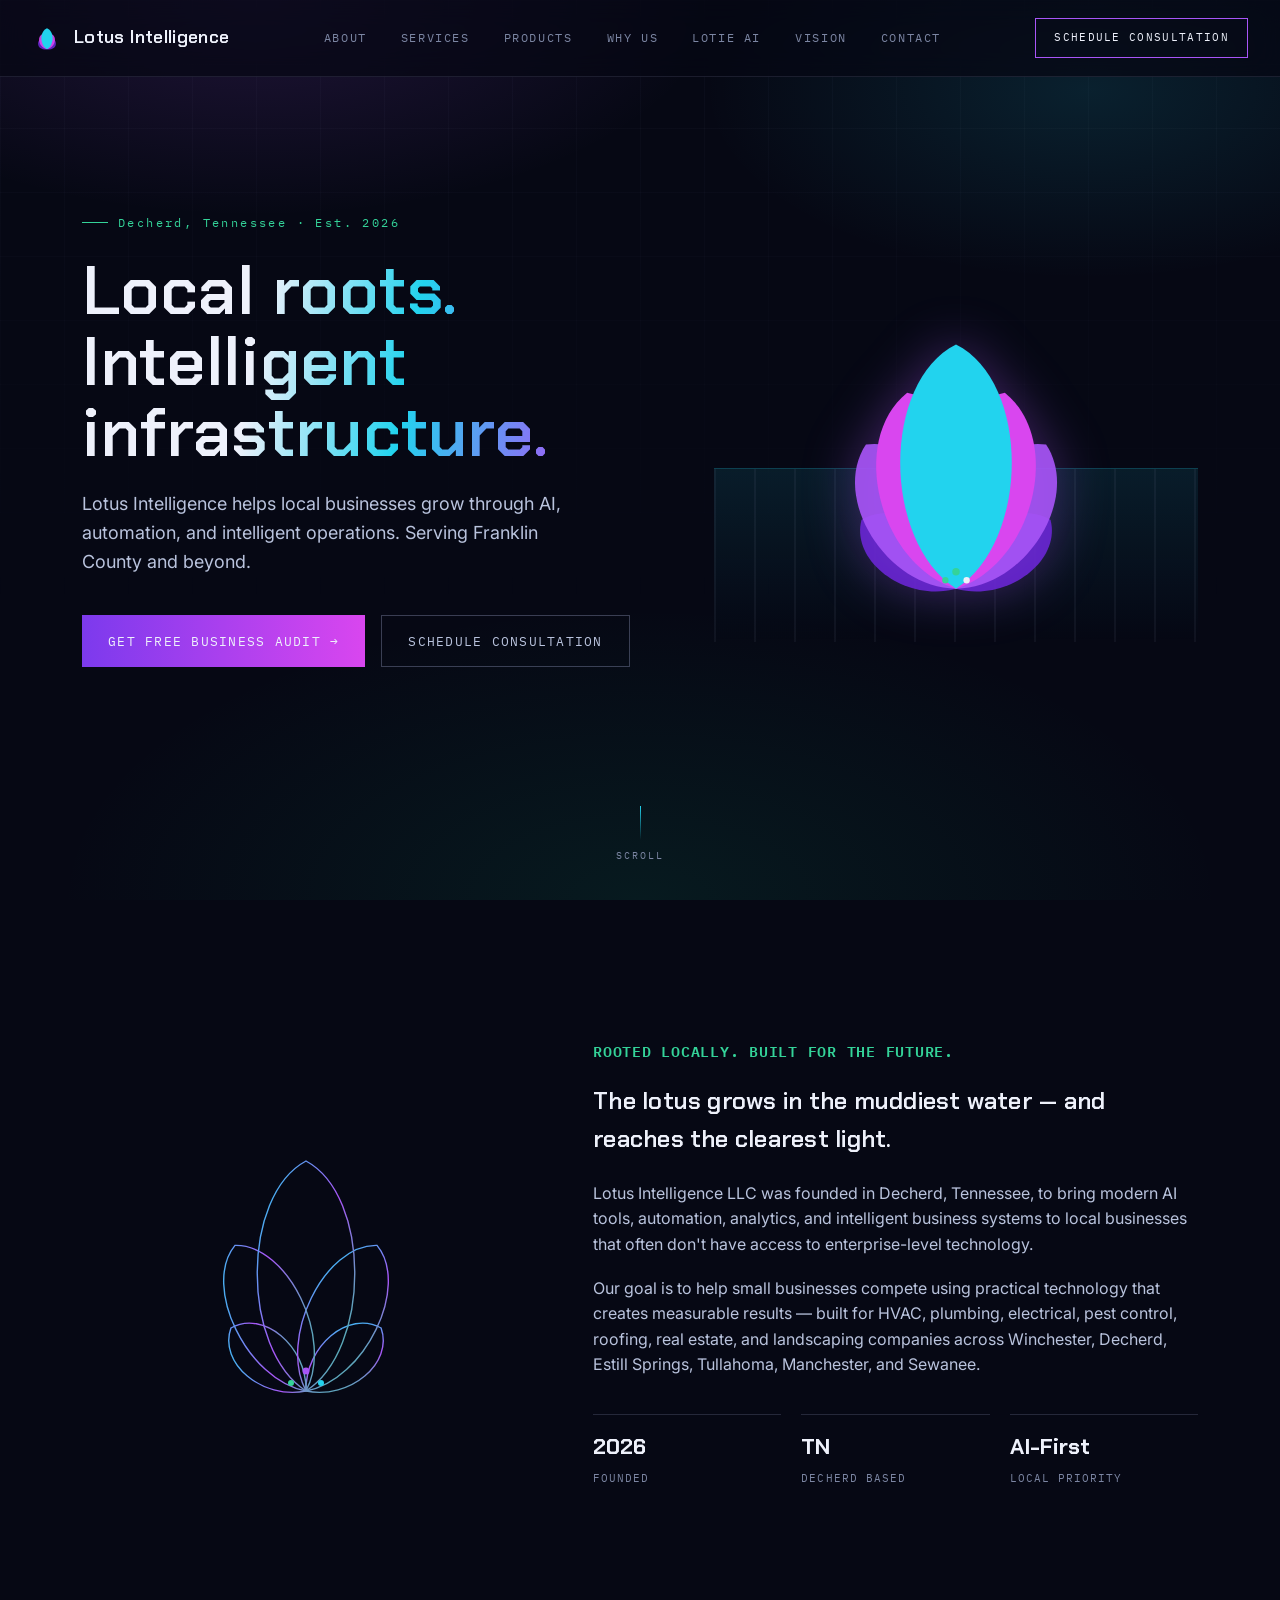
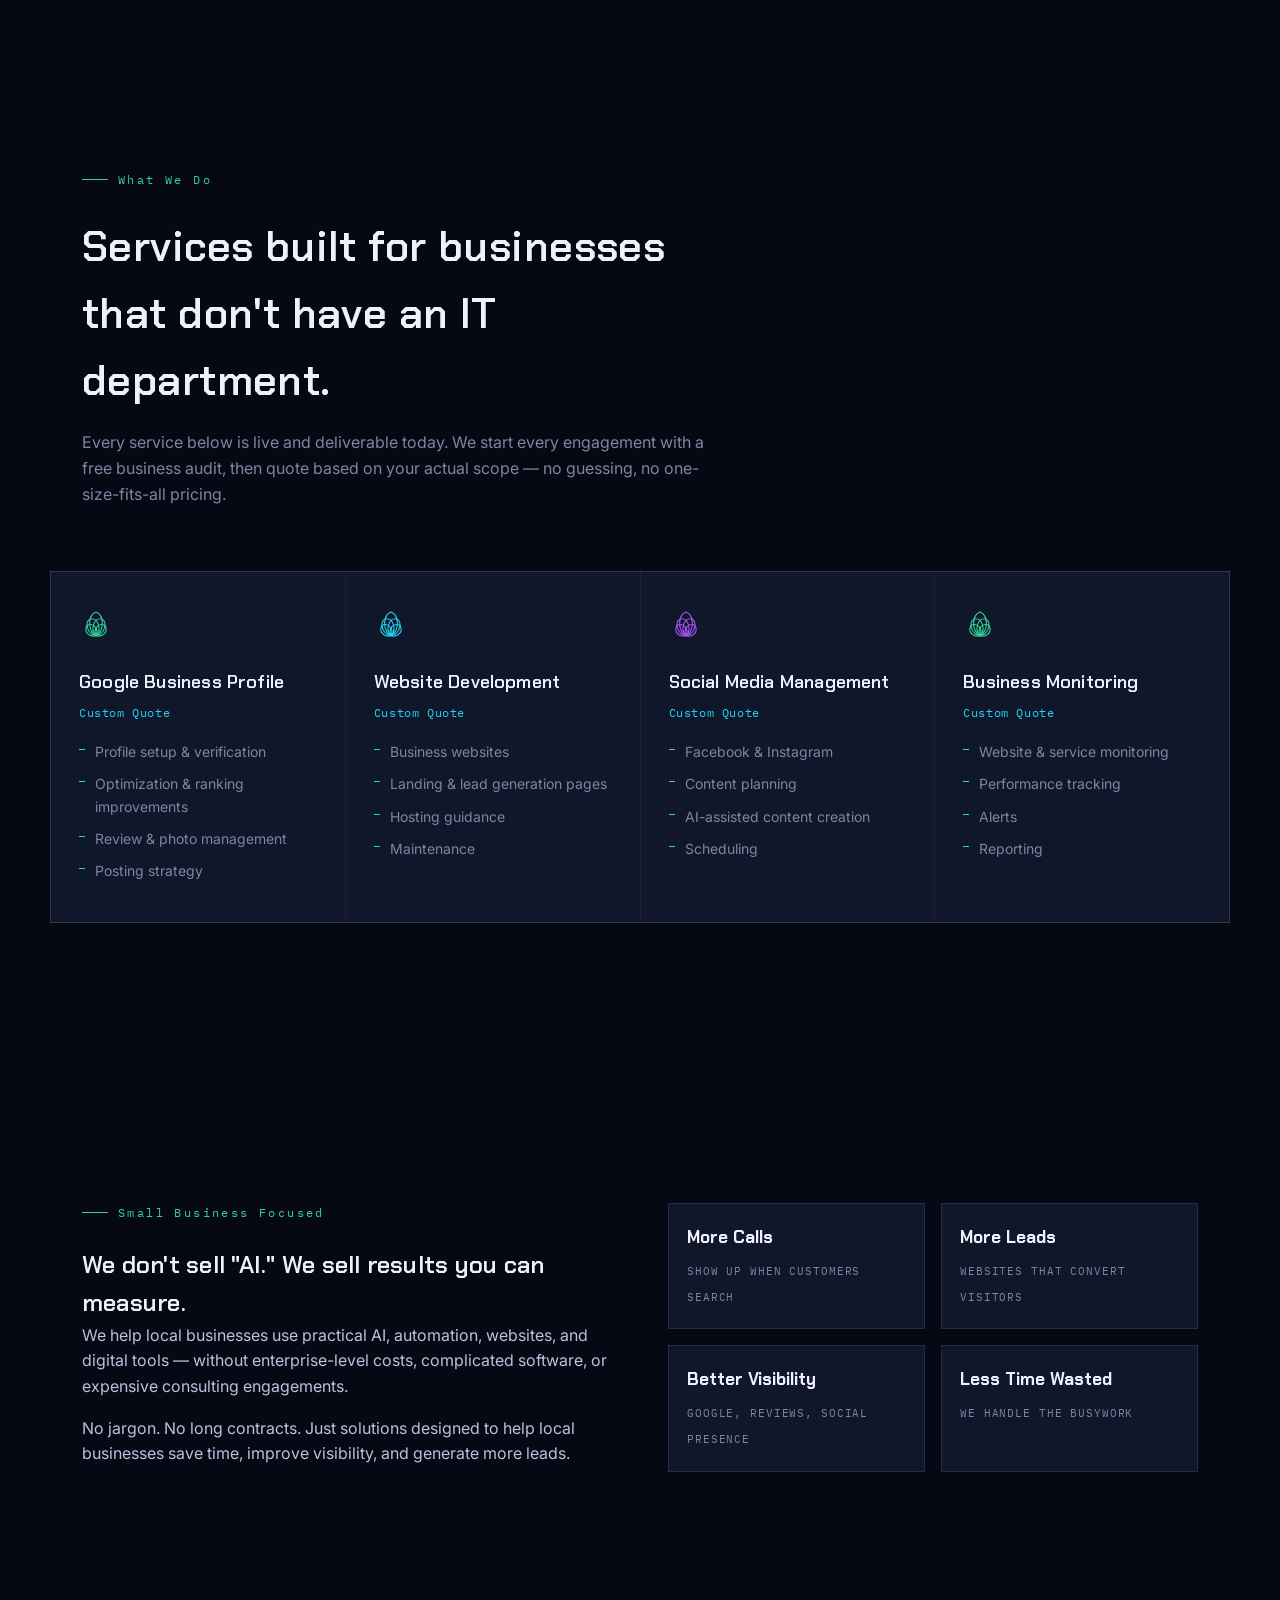
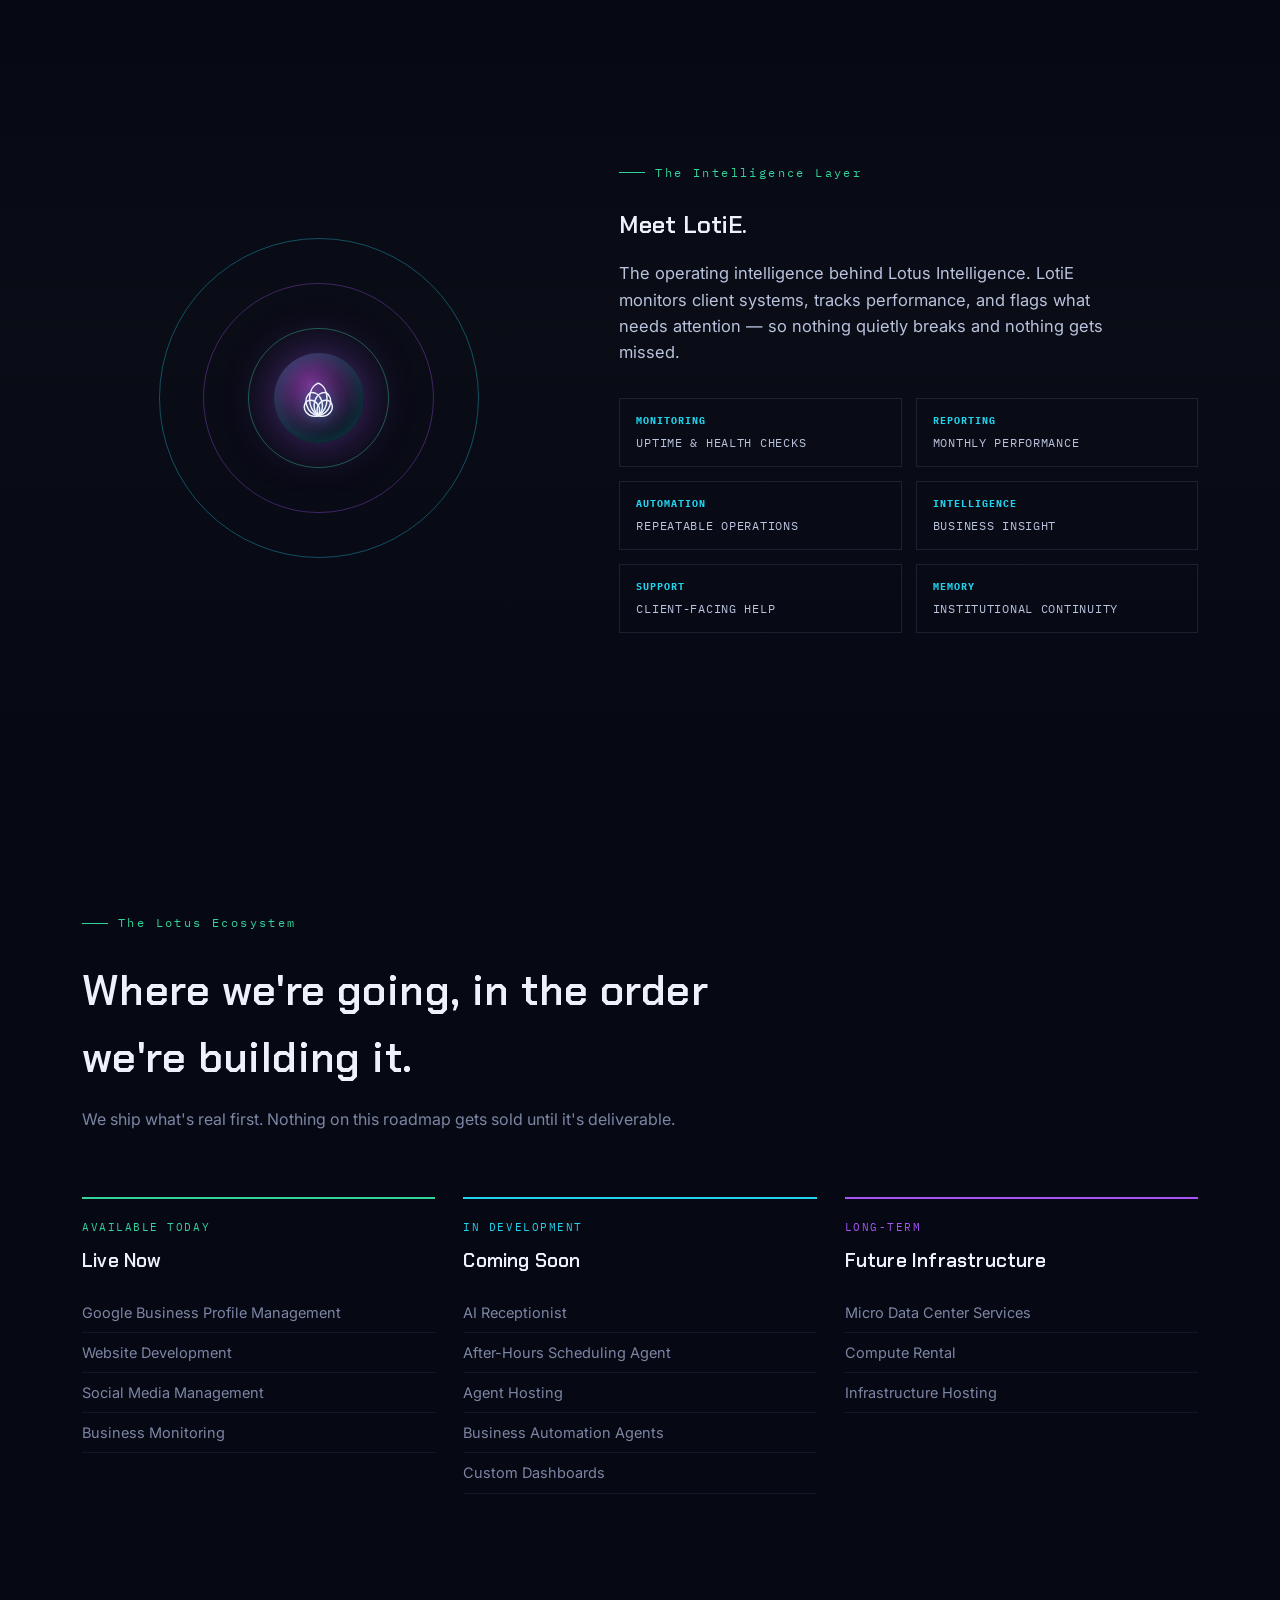
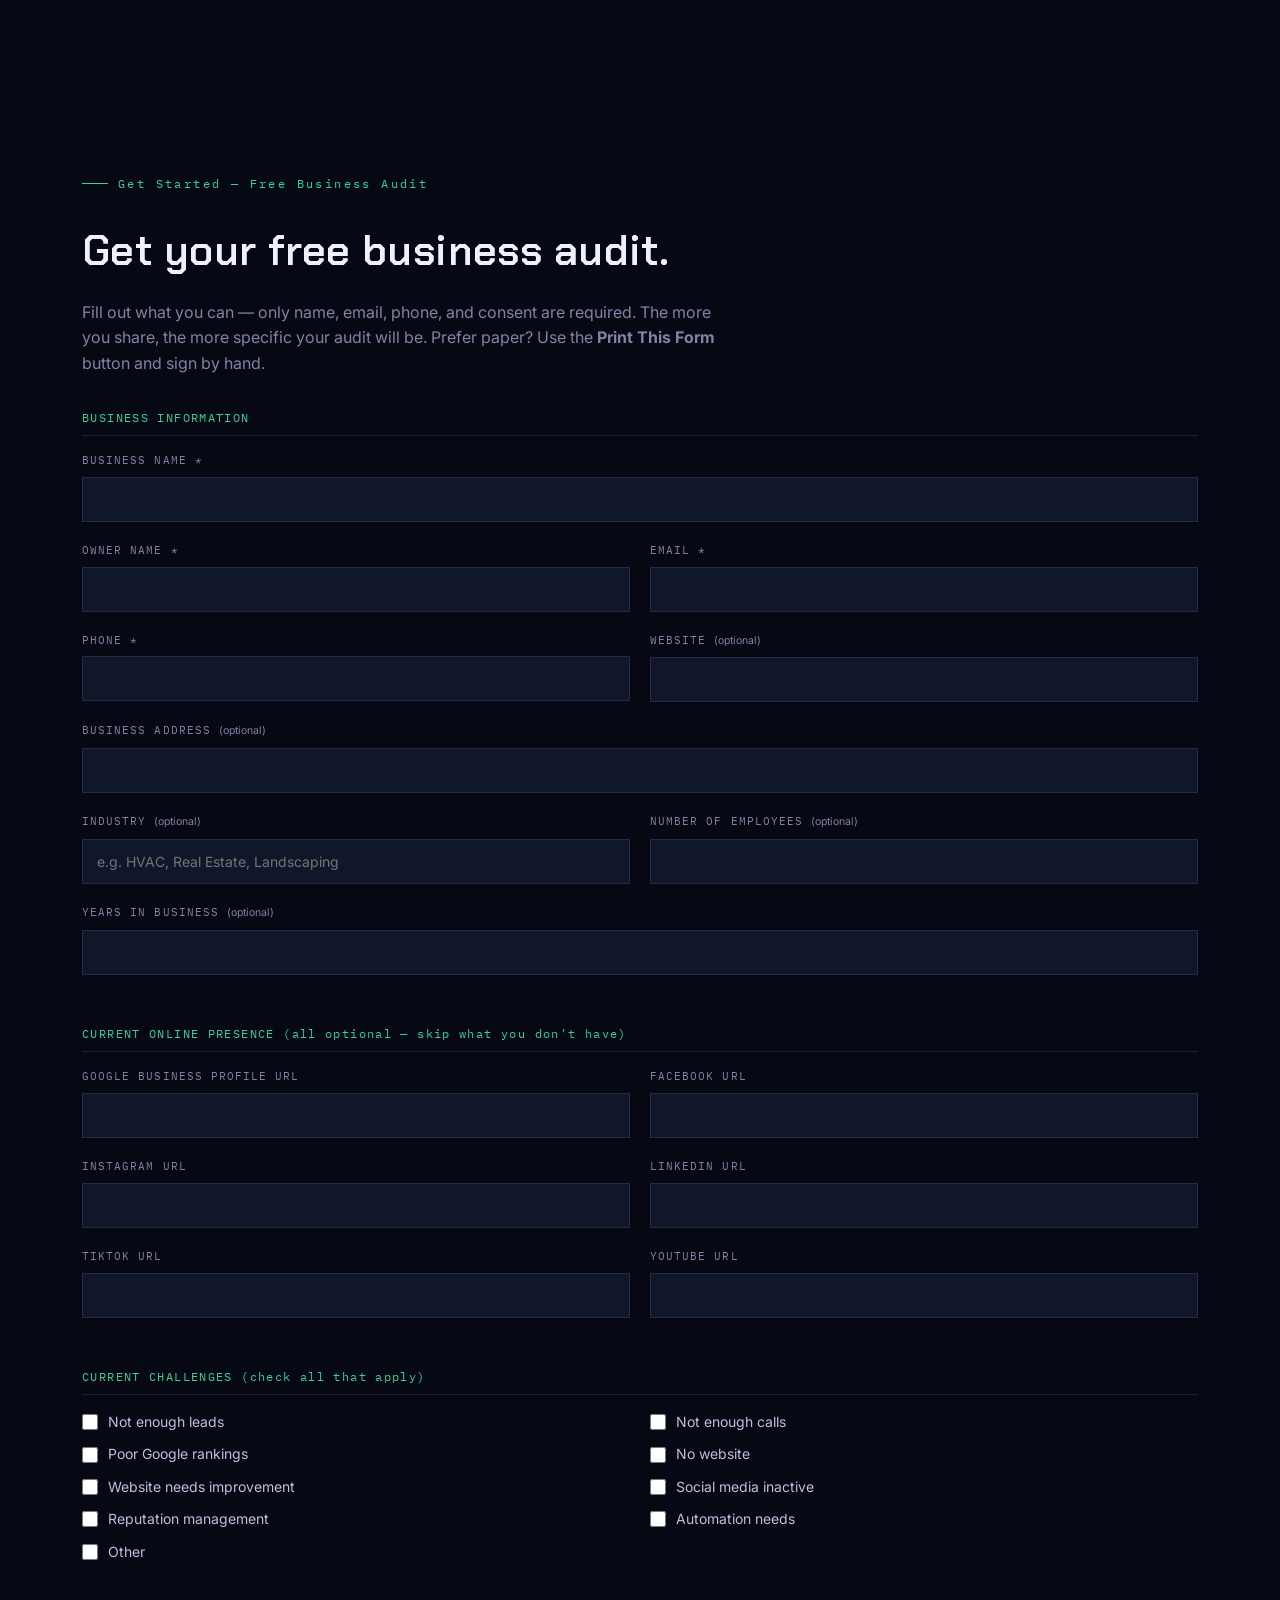
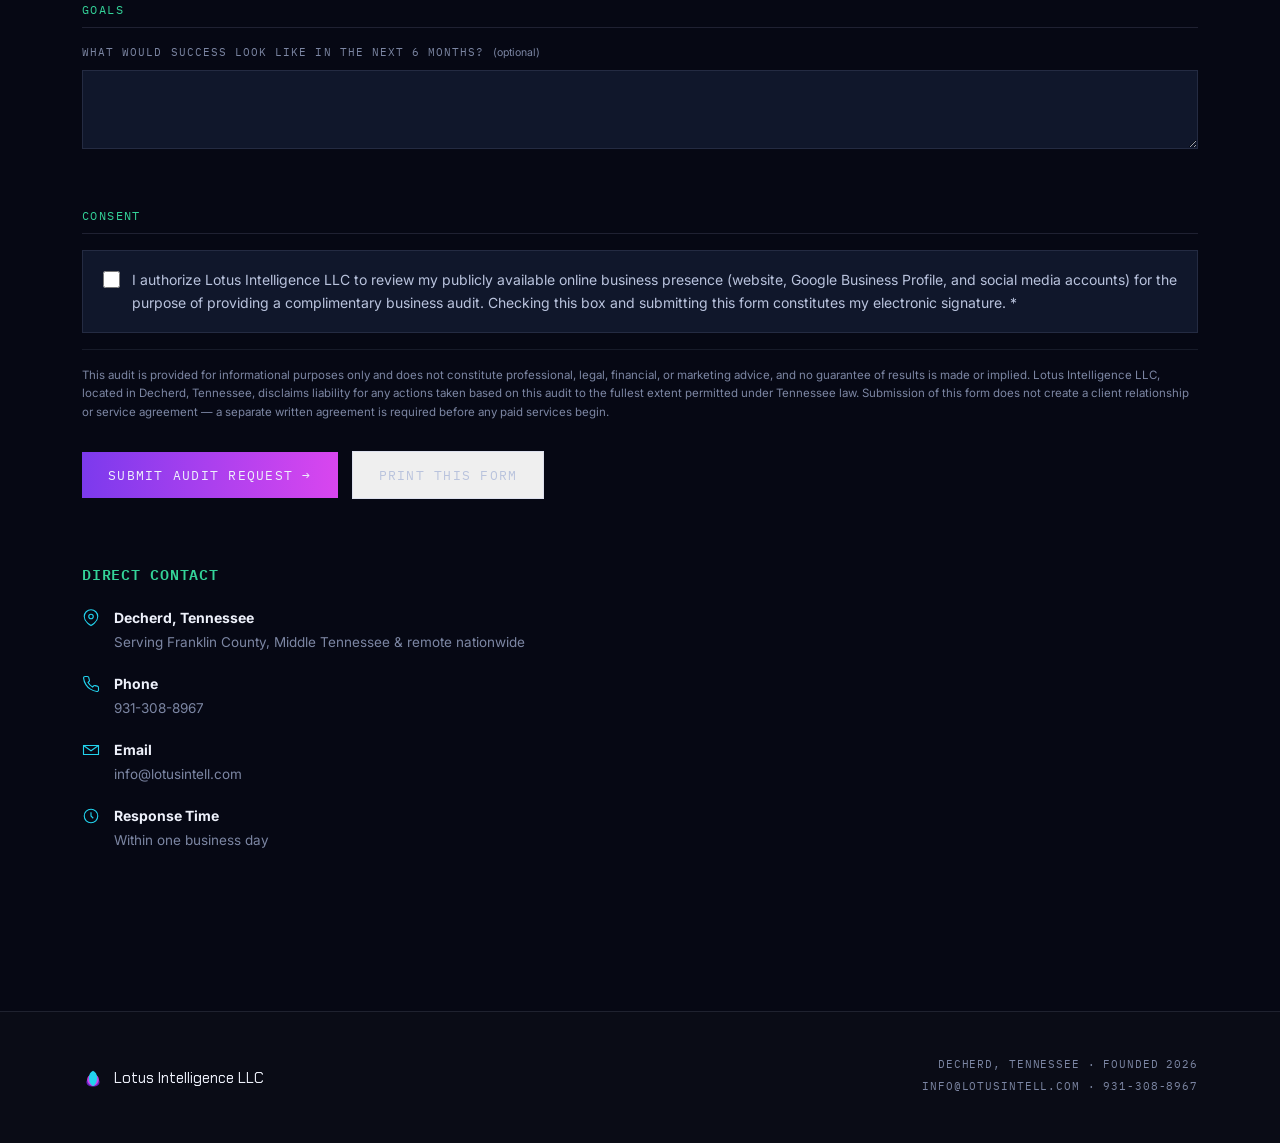
==== index.html @ 53a32f80 "Add Harmony Hub product page and Products navigation" ====
<!DOCTYPE html>
<html lang="en">
<head>
<meta charset="UTF-8">
<meta name="viewport" content="width=device-width, initial-scale=1.0">
<title>Lotus Intelligence LLC — Decherd, Tennessee</title>
<link rel="preconnect" href="https://fonts.googleapis.com">
<link href="https://fonts.googleapis.com/css2?family=Chakra+Petch:wght@400;500;600;700&family=Inter:wght@400;500;600&family=IBM+Plex+Mono:wght@400;500&display=swap" rel="stylesheet">
<style>

  /* ============ TOKENS ============ */
  :root{
    --navy-deep:   #060814;
    --navy:        #0b0f1f;
    --navy-panel:  #10172b;
    --ink:         #0a0c16;
    --purple:      #a855f7;
    --purple-dim:  #7c3aed;
    --magenta:     #d946ef;
    --cyan:        #22d3ee;
    --emerald:     #34d399;
    --emerald-dim: #10b981;
    --fog:         #b9c3dd;
    --fog-dim:     #7c86a3;
    --white:       #eef1fb;

    --display: 'Chakra Petch', sans-serif;
    --body: 'Inter', sans-serif;
    --mono: 'IBM Plex Mono', monospace;

    --edge: 1px solid rgba(180,190,230,0.12);
    --radius: 2px;
  }

  *{box-sizing:border-box; margin:0; padding:0;}
  html{scroll-behavior:smooth;}
  body{
    background:var(--navy-deep);
    color:var(--fog);
    font-family:var(--body);
    line-height:1.6;
    overflow-x:hidden;
    -webkit-font-smoothing:antialiased;
  }
  @media (prefers-reduced-motion: reduce){
    *{animation-duration:0.001ms !important; animation-iteration-count:1 !important; transition-duration:0.001ms !important; scroll-behavior:auto !important;}
  }

  h1,h2,h3{font-family:var(--display); color:var(--white); font-weight:600; letter-spacing:0.01em;}
  a{color:inherit; text-decoration:none;}
  .mono{font-family:var(--mono); letter-spacing:0.14em; text-transform:uppercase;}
  .wrap{max-width:1180px; margin:0 auto; padding:0 32px;}
  section{position:relative; padding:140px 0;}
  @media (max-width:720px){ section{padding:96px 0;} .wrap{padding:0 22px;} }

  ::selection{background:var(--purple); color:var(--white);}

  /* ============ AMBIENT WATER/CITY BACKDROP ============ */
  .backdrop{
    position:fixed; inset:0; z-index:0; pointer-events:none;
    background:
      radial-gradient(ellipse 60% 40% at 20% 0%, rgba(168,85,247,0.16), transparent 60%),
      radial-gradient(ellipse 50% 35% at 85% 10%, rgba(34,211,238,0.12), transparent 60%),
      radial-gradient(ellipse 70% 50% at 50% 100%, rgba(16,185,129,0.10), transparent 65%),
      var(--navy-deep);
  }
  .backdrop::after{
    content:'';
    position:absolute; inset:0;
    background-image:
      linear-gradient(rgba(180,190,230,0.035) 1px, transparent 1px),
      linear-gradient(90deg, rgba(180,190,230,0.035) 1px, transparent 1px);
    background-size:64px 64px;
    mask-image:linear-gradient(to bottom, black, transparent 70%);
  }

  /* ============ NAV ============ */
  header{
    position:fixed; top:0; left:0; right:0; z-index:100;
    background:rgba(6,8,20,0.72);
    backdrop-filter:blur(14px);
    border-bottom:var(--edge);
  }
  .nav{display:flex; align-items:center; justify-content:space-between; padding:18px 32px;}
  .brand{display:flex; align-items:center; gap:12px;}
  .brand svg{width:30px; height:30px;}
  .brand-text{font-family:var(--display); font-size:18px; color:var(--white); font-weight:600; letter-spacing:0.02em;}
  .nav-links{display:flex; gap:34px; font-family:var(--mono); font-size:11.5px; letter-spacing:0.14em; text-transform:uppercase;}
  .nav-links a{color:var(--fog-dim); transition:color 0.2s;}
  .nav-links a:hover{color:var(--cyan);}
  .nav-cta{
    font-family:var(--mono); font-size:11px; letter-spacing:0.12em; text-transform:uppercase;
    padding:10px 18px; border:1px solid var(--purple); color:var(--white);
    transition:all 0.25s;
  }
  .nav-cta:hover{background:var(--purple); box-shadow:0 0 24px rgba(168,85,247,0.5);}
  .nav-toggle{display:none; flex-direction:column; gap:5px; background:none; border:none; cursor:pointer;}
  .nav-toggle span{width:22px; height:2px; background:var(--fog);}
  @media (max-width:860px){
    .nav-links, .nav-cta{display:none;}
    .nav-toggle{display:flex;}
    .nav-links.open{
      display:flex; flex-direction:column; position:absolute; top:64px; left:0; right:0;
      background:var(--navy); padding:24px 32px; gap:20px; border-bottom:var(--edge);
    }
  }

  /* ============ LOTUS SVG SIGNATURE (reused) ============ */
  .lotus-mark path{ vector-effect:non-scaling-stroke; }

  /* ============ HERO ============ */
  .hero{
    min-height:100vh; display:flex; align-items:center; padding-top:120px;
    position:relative; overflow:hidden;
  }
  .hero-grid{display:grid; grid-template-columns:1.1fr 0.9fr; gap:40px; align-items:center; width:100%;}
  @media (max-width:900px){ .hero-grid{grid-template-columns:1fr;} .hero-lotus-wrap{order:-1; height:320px;} }

  .eyebrow{
    font-family:var(--mono); font-size:12px; letter-spacing:0.2em; color:var(--emerald);
    display:flex; align-items:center; gap:10px; margin-bottom:24px;
  }
  .eyebrow::before{content:''; width:26px; height:1px; background:var(--emerald);}

  .hero h1{
    font-size:clamp(40px, 6vw, 68px); line-height:1.04; margin-bottom:22px;
    background:linear-gradient(100deg, var(--white) 30%, var(--cyan) 55%, var(--purple) 85%);
    -webkit-background-clip:text; background-clip:text; -webkit-text-fill-color:transparent;
  }
  .hero p.lead{font-size:18px; color:var(--fog); max-width:520px; margin-bottom:38px;}
  .hero-ctas{display:flex; gap:16px; flex-wrap:wrap;}

  .btn{
    font-family:var(--mono); font-size:12.5px; letter-spacing:0.1em; text-transform:uppercase;
    padding:15px 26px; display:inline-flex; align-items:center; gap:10px; cursor:pointer; border:none;
    transition:all 0.25s ease;
  }
  .btn-primary{background:linear-gradient(90deg, var(--purple-dim), var(--magenta)); color:var(--white); box-shadow:0 0 0 rgba(168,85,247,0);}
  .btn-primary:hover{box-shadow:0 0 32px rgba(217,70,239,0.45); transform:translateY(-1px);}
  .btn-ghost{border:1px solid rgba(180,190,230,0.3); color:var(--fog);}
  .btn-ghost:hover{border-color:var(--cyan); color:var(--cyan);}

  .hero-lotus-wrap{position:relative; height:460px; display:flex; align-items:center; justify-content:center;}
  .water-plane{
    position:absolute; bottom:6%; left:0; right:0; height:38%;
    background:linear-gradient(180deg, rgba(34,211,238,0.10), transparent);
    border-top:1px solid rgba(34,211,238,0.28);
  }
  .water-plane::before{
    content:''; position:absolute; inset:0;
    background-image:repeating-linear-gradient(90deg, rgba(180,190,230,0.06) 0 2px, transparent 2px 40px);
    animation:ripple 7s linear infinite;
  }
  @keyframes ripple{ to{ background-position:80px 0; } }

  .hero-lotus{ width:78%; max-width:340px; position:relative; z-index:2; filter:drop-shadow(0 0 26px rgba(168,85,247,0.35)); }
  .hero-lotus-reflect{
    width:78%; max-width:340px; position:absolute; bottom:20%; z-index:1; transform:scaleY(-1);
    opacity:0.28; filter:blur(1.5px) drop-shadow(0 0 18px rgba(34,211,238,0.3));
    -webkit-mask-image:linear-gradient(to bottom, black, transparent 75%);
    mask-image:linear-gradient(to bottom, black, transparent 75%);
  }
  .petal{ animation:bloom 1.6s cubic-bezier(.2,.8,.2,1) backwards; transform-origin:160px 300px; }
  @keyframes bloom{ from{ transform:scale(0.4) rotate(6deg); opacity:0; } to{ transform:scale(1) rotate(0); opacity:1; } }

  .scroll-cue{
    position:absolute; bottom:36px; left:50%; transform:translateX(-50%);
    font-family:var(--mono); font-size:10px; letter-spacing:0.2em; color:var(--fog-dim);
    display:flex; flex-direction:column; align-items:center; gap:8px;
  }
  .scroll-cue span{width:1px; height:34px; background:linear-gradient(var(--cyan), transparent); animation:cueMove 1.8s ease-in-out infinite;}
  @keyframes cueMove{ 0%,100%{opacity:0.3;} 50%{opacity:1;} }

  /* ============ SECTION HEADERS ============ */
  .section-head{max-width:640px; margin-bottom:64px;}
  .section-head h2{font-size:clamp(30px,4vw,42px); margin-bottom:16px;}
  .section-head p{color:var(--fog-dim); font-size:16px;}

  /* ============ ABOUT ============ */
  .about-grid{display:grid; grid-template-columns:0.85fr 1.15fr; gap:64px; align-items:center;}
  @media (max-width:860px){ .about-grid{grid-template-columns:1fr;} }
  .about-mark{ width:100%; max-width:320px; margin:0 auto; }
  .about-mark .petal-outline{ fill:none; stroke:url(#circuitGrad); stroke-width:1.4; stroke-dasharray:400; stroke-dashoffset:400; }
  .about-mark.in-view .petal-outline{ animation:draw 2.2s ease forwards; }
  @keyframes draw{ to{ stroke-dashoffset:0; } }

  .about-copy h3{font-size:15px; letter-spacing:0.05em; color:var(--emerald); margin-bottom:18px; font-family:var(--mono); text-transform:uppercase;}
  .about-copy h2{margin-bottom:22px;}
  .about-copy p{margin-bottom:18px; color:var(--fog);}

  .about-stats{display:grid; grid-template-columns:repeat(3,1fr); gap:20px; margin-top:36px;}
  .stat{border-top:1px solid rgba(180,190,230,0.18); padding-top:14px;}
  .stat b{display:block; font-family:var(--display); font-size:22px; color:var(--white);}
  .stat span{font-family:var(--mono); font-size:10.5px; letter-spacing:0.1em; color:var(--fog-dim); text-transform:uppercase;}

  /* ============ SERVICES ============ */
  .services-grid{display:grid; grid-template-columns:repeat(4,1fr); gap:1px; background:rgba(180,190,230,0.14); border:1px solid rgba(180,190,230,0.14);}
  @media (max-width:900px){ .services-grid{grid-template-columns:repeat(2,1fr);} }
  @media (max-width:600px){ .services-grid{grid-template-columns:1fr;} }
  .card{
    background:var(--navy-panel); padding:34px 28px; position:relative; overflow:hidden;
    transition:background 0.3s;
  }
  .card:hover{background:#141d38;}
  .card .tag{
    position:absolute; top:18px; right:18px; font-family:var(--mono); font-size:9.5px;
    letter-spacing:0.1em; text-transform:uppercase; color:var(--emerald); border:1px solid rgba(52,211,153,0.4);
    padding:3px 8px;
  }
  .card svg{width:34px; height:34px; margin-bottom:20px;}
  .card h3{font-size:18px; margin-bottom:6px;}
  .card .price{display:block; font-family:var(--mono); font-size:12px; color:var(--cyan); letter-spacing:0.05em; margin-bottom:14px;}
  .card ul{list-style:none; font-size:14px; color:var(--fog-dim);}
  .card li{padding:5px 0; padding-left:16px; position:relative;}
  .card li::before{content:''; position:absolute; left:0; top:13px; width:6px; height:1px; background:var(--cyan);}
  .card.coming{opacity:0.72;}
  .card.coming .tag{color:var(--purple); border-color:rgba(168,85,247,0.4);}

  /* ============ WHY US ============ */
  .why-grid{display:grid; grid-template-columns:1fr 1fr; gap:56px; align-items:start;}
  @media (max-width:860px){ .why-grid{grid-template-columns:1fr;} }
  .why-copy p{margin-bottom:16px; color:var(--fog);}
  .why-list{display:grid; grid-template-columns:1fr 1fr; gap:16px;}
  @media (max-width:520px){ .why-list{grid-template-columns:1fr;} }
  .why-item{border:var(--edge); padding:20px 18px; background:var(--navy-panel);}
  .why-item b{display:block; font-family:var(--display); font-size:17px; color:var(--white); margin-bottom:6px;}
  .why-item span{font-family:var(--mono); font-size:11px; letter-spacing:0.08em; color:var(--fog-dim); text-transform:uppercase;}

  /* ============ LOTIE ============ */
  .lotie-section{background:linear-gradient(180deg, var(--navy-deep), var(--ink) 40%, var(--navy-deep));}
  .lotie-grid{display:grid; grid-template-columns:0.9fr 1.1fr; gap:64px; align-items:center;}
  @media (max-width:860px){ .lotie-grid{grid-template-columns:1fr;} }

  .lotie-orb{width:100%; max-width:320px; margin:0 auto; position:relative; aspect-ratio:1;}
  .ring{position:absolute; inset:0; border-radius:50%; border:1px solid rgba(34,211,238,0.35);}
  .ring.r2{inset:14%; border-color:rgba(168,85,247,0.35); animation:spin 18s linear infinite;}
  .ring.r3{inset:28%; border-color:rgba(52,211,153,0.4); animation:spin 12s linear infinite reverse;}
  @keyframes spin{ to{ transform:rotate(360deg);} }
  .orb-core{position:absolute; inset:36%; border-radius:50%; background:radial-gradient(circle at 40% 35%, rgba(217,70,239,0.55), rgba(10,12,22,0.9) 70%); box-shadow:0 0 50px rgba(168,85,247,0.45), inset 0 0 30px rgba(34,211,238,0.3); display:flex; align-items:center; justify-content:center;}
  .orb-core svg{width:52%; height:52%; filter:drop-shadow(0 0 8px rgba(34,211,238,0.6));}

  .lotie-functions{display:grid; grid-template-columns:1fr 1fr; gap:14px; margin-top:32px;}
  .func{border:var(--edge); padding:14px 16px; font-family:var(--mono); font-size:12px; letter-spacing:0.06em; color:var(--fog); text-transform:uppercase;}
  .func b{display:block; color:var(--cyan); font-size:10px; letter-spacing:0.1em; margin-bottom:4px;}

  /* ============ FUTURE VISION (timeline — genuine sequence) ============ */
  .timeline{display:grid; grid-template-columns:repeat(3,1fr); gap:28px;}
  @media (max-width:860px){ .timeline{grid-template-columns:1fr;} }
  .tl-col{border-top:2px solid; padding-top:20px;}
  .tl-col.now{border-color:var(--emerald);}
  .tl-col.soon{border-color:var(--cyan);}
  .tl-col.future{border-color:var(--purple);}
  .tl-num{font-family:var(--mono); font-size:11px; letter-spacing:0.14em; text-transform:uppercase; margin-bottom:10px; display:block;}
  .tl-col.now .tl-num{color:var(--emerald);}
  .tl-col.soon .tl-num{color:var(--cyan);}
  .tl-col.future .tl-num{color:var(--purple);}
  .tl-col h3{font-size:19px; margin-bottom:16px;}
  .tl-col ul{list-style:none; font-size:14.5px; color:var(--fog-dim);}
  .tl-col li{padding:8px 0; border-bottom:1px solid rgba(180,190,230,0.08);}

  /* ============ CONTACT ============ */
  .contact-grid{display:grid; grid-template-columns:1fr; gap:48px;}
  .audit-form fieldset{border:none; padding:0; margin:0 0 30px 0;}
  .audit-form legend{
    font-family:var(--mono); font-size:11.5px; letter-spacing:0.12em; text-transform:uppercase;
    color:var(--emerald); margin-bottom:16px; padding:0; width:100%; border-bottom:1px solid rgba(180,190,230,0.14); padding-bottom:8px;
  }
  .field-grid{display:grid; grid-template-columns:1fr 1fr; gap:0 20px;}
  @media (max-width:600px){ .field-grid{grid-template-columns:1fr;} }
  .field .optional{color:var(--fog-dim); font-weight:400; text-transform:none; letter-spacing:0; font-family:var(--body);}
  .check-grid{display:grid; grid-template-columns:1fr 1fr; gap:10px 20px; margin-bottom:8px;}
  @media (max-width:600px){ .check-grid{grid-template-columns:1fr;} }
  .check-item{display:flex; align-items:center; gap:10px; font-size:14px; color:var(--fog);}
  .check-item input{width:16px; height:16px; accent-color:var(--cyan); flex-shrink:0;}
  .consent-box{border:var(--edge); background:var(--navy-panel); padding:18px 20px; margin-bottom:8px;}
  .consent-box label{display:flex; gap:12px; align-items:flex-start; font-size:14px; color:var(--fog); cursor:pointer;}
  .consent-box input{width:17px; height:17px; margin-top:2px; accent-color:var(--cyan); flex-shrink:0;}
  .fine-print{font-size:11.5px; line-height:1.6; color:var(--fog-dim); margin-top:16px; padding-top:16px; border-top:1px solid rgba(180,190,230,0.1);}
  .form-actions{display:flex; gap:14px; flex-wrap:wrap; align-items:center; margin-top:8px;}
  .print-signature{display:none;}

  @media print{
    header, .backdrop, .hero, #about, #services, #why, #lotie, #vision, footer, .btn-ghost, .scroll-cue{display:none !important;}
    body{background:#fff !important; color:#000 !important;}
    #contact{padding:20px 0 !important;}
    section#contact *{color:#000 !important; background:transparent !important; box-shadow:none !important;}
    .field input, .field select, .field textarea{border:1px solid #000 !important;}
    .contact-info{display:none !important;}
    .form-actions{display:none !important;}
    .print-signature{display:block !important; margin-top:30px; font-size:13px;}
    .print-signature .sig-line{display:inline-block; width:260px; border-bottom:1px solid #000; margin:0 10px;}
  }

  .field{margin-bottom:20px;}
  .field label{display:block; font-family:var(--mono); font-size:10.5px; letter-spacing:0.1em; text-transform:uppercase; color:var(--fog-dim); margin-bottom:8px;}
  .field input, .field textarea, .field select{
    width:100%; background:var(--navy-panel); border:var(--edge); color:var(--white);
    padding:13px 14px; font-family:var(--body); font-size:14px; outline:none; transition:border-color 0.2s;
  }
  .field input:focus, .field textarea:focus, .field select:focus{border-color:var(--cyan);}

  .contact-info h3{font-size:15px; letter-spacing:0.05em; color:var(--emerald); margin-bottom:20px; font-family:var(--mono); text-transform:uppercase;}
  .info-line{display:flex; gap:14px; margin-bottom:18px; align-items:flex-start;}
  .info-line svg{width:18px; height:18px; flex-shrink:0; margin-top:2px; color:var(--cyan);}
  .info-line b{display:block; color:var(--white); font-size:14px;}
  .info-line span{font-size:13.5px; color:var(--fog-dim);}

  footer{border-top:var(--edge); padding:44px 0; background:var(--ink);}
  .footer-grid{display:flex; justify-content:space-between; align-items:center; flex-wrap:wrap; gap:20px;}
  .footer-brand{display:flex; align-items:center; gap:10px;}
  .footer-brand svg{width:22px; height:22px;}
  .footer-meta{font-family:var(--mono); font-size:11px; letter-spacing:0.08em; color:var(--fog-dim); text-transform:uppercase; text-align:right;}
  .footer-meta div{margin-bottom:4px;}

  /* reveal-on-scroll */
  .reveal{opacity:0; transform:translateY(24px); transition:opacity 0.7s ease, transform 0.7s ease;}
  .reveal.in-view{opacity:1; transform:translateY(0);}

</style>
</head>
<body>

<div class="backdrop"></div>

<svg width="0" height="0" style="position:absolute">
  <defs>
    <linearGradient id="circuitGrad" x1="0" y1="0" x2="1" y2="1">
      <stop offset="0%" stop-color="#22d3ee"/>
      <stop offset="50%" stop-color="#a855f7"/>
      <stop offset="100%" stop-color="#34d399"/>
    </linearGradient>
    <linearGradient id="petalFill" x1="0" y1="0" x2="0" y2="1">
      <stop offset="0%" stop-color="#d946ef"/>
      <stop offset="100%" stop-color="#7c3aed"/>
    </linearGradient>
  </defs>
  <defs>
    <!-- Colorful brand mark: 5 broad, rounded petals, used for nav / footer / LotiE core -->
    <symbol id="lotusIconFilled" viewBox="0 0 40 40">
      <g transform="rotate(40 20 35)"><path d="M20,35 C12,31 12,21 20,19 C28,21 28,31 20,35 Z" fill="#6d28d9" opacity="0.85"/></g>
      <g transform="rotate(-40 20 35)"><path d="M20,35 C12,31 12,21 20,19 C28,21 28,31 20,35 Z" fill="#6d28d9" opacity="0.85"/></g>
      <g transform="rotate(18 20 35)"><path d="M20,35 C11,30 11,16 20,14 C29,16 29,30 20,35 Z" fill="#d946ef" opacity="0.92"/></g>
      <g transform="rotate(-18 20 35)"><path d="M20,35 C11,30 11,16 20,14 C29,16 29,30 20,35 Z" fill="#d946ef" opacity="0.92"/></g>
      <path d="M20,35 C10,29 10,11 20,7 C30,11 30,29 20,35 Z" fill="#22d3ee"/>
    </symbol>
    <!-- Line-art mark: same broad-petal geometry, stroke only, colored via currentColor -->
    <symbol id="lotusIcon" viewBox="0 0 40 40">
      <g transform="rotate(40 20 35)"><path d="M20,35 C12,31 12,21 20,19 C28,21 28,31 20,35 Z" fill="none" stroke="currentColor" stroke-width="1.3"/></g>
      <g transform="rotate(-40 20 35)"><path d="M20,35 C12,31 12,21 20,19 C28,21 28,31 20,35 Z" fill="none" stroke="currentColor" stroke-width="1.3"/></g>
      <g transform="rotate(18 20 35)"><path d="M20,35 C11,30 11,16 20,14 C29,16 29,30 20,35 Z" fill="none" stroke="currentColor" stroke-width="1.3"/></g>
      <g transform="rotate(-18 20 35)"><path d="M20,35 C11,30 11,16 20,14 C29,16 29,30 20,35 Z" fill="none" stroke="currentColor" stroke-width="1.3"/></g>
      <path d="M20,35 C10,29 10,11 20,7 C30,11 30,29 20,35 Z" fill="none" stroke="currentColor" stroke-width="1.3"/>
    </symbol>
  </defs>
</svg>

<header>
  <div class="nav">
    <div class="brand">
      <svg class="lotus-mark" viewBox="0 0 40 40"><use href="#lotusIconFilled"/></svg>
      <span class="brand-text">Lotus Intelligence</span>
    </div>
    <nav class="nav-links" id="navLinks">
      <a href="#about">About</a>
      <a href="#services">Services</a>
      <a href="/products/harmony-hub.html">Products</a>
      <a href="#why">Why Us</a>
      <a href="#lotie">LotiE AI</a>
      <a href="#vision">Vision</a>
      <a href="#contact">Contact</a>
    </nav>
    <a href="#contact" class="nav-cta">Schedule Consultation</a>
    <button class="nav-toggle" id="navToggle" aria-label="Menu"><span></span><span></span><span></span></button>
  </div>
</header>

<!-- ============ HERO ============ -->
<section class="hero" id="top">
  <div class="wrap hero-grid">
    <div>
      <div class="eyebrow">Decherd, Tennessee &middot; Est. 2026</div>
      <h1>Local roots.<br>Intelligent infrastructure.</h1>
      <p class="lead">Lotus Intelligence helps local businesses grow through AI, automation, and intelligent operations. Serving Franklin County and beyond.</p>
      <div class="hero-ctas">
        <a href="#contact" class="btn btn-primary">Get Free Business Audit →</a>
        <a href="#contact" class="btn btn-ghost">Schedule Consultation</a>
      </div>
    </div>
    <div class="hero-lotus-wrap">
      <svg class="hero-lotus-reflect" viewBox="0 0 320 320" xmlns="http://www.w3.org/2000/svg">
        <g transform="translate(0,600) scale(1,-1)">
          <g transform="rotate(54 160 300)"><path class="petal" style="animation-delay:.05s" d="M160,300 C122,270 122,205 160,190 C198,205 198,270 160,300 Z" fill="#6d28d9"/></g>
          <g transform="rotate(-54 160 300)"><path class="petal" style="animation-delay:.05s" d="M160,300 C122,270 122,205 160,190 C198,205 198,270 160,300 Z" fill="#6d28d9"/></g>
          <g transform="rotate(32 160 300)"><path class="petal" style="animation-delay:.14s" d="M160,300 C105,265 105,165 160,140 C215,165 215,265 160,300 Z" fill="#a855f7"/></g>
          <g transform="rotate(-32 160 300)"><path class="petal" style="animation-delay:.14s" d="M160,300 C105,265 105,165 160,140 C215,165 215,265 160,300 Z" fill="#a855f7"/></g>
          <path class="petal" style="animation-delay:.28s" d="M160,300 C90,255 90,105 160,70 C230,105 230,255 160,300 Z" fill="#22d3ee"/>
        </g>
      </svg>
      <svg class="hero-lotus" viewBox="0 0 320 320" xmlns="http://www.w3.org/2000/svg">
        <g transform="rotate(54 160 300)"><path class="petal" style="animation-delay:.05s" d="M160,300 C122,270 122,205 160,190 C198,205 198,270 160,300 Z" fill="#6d28d9" opacity="0.88"/></g>
        <g transform="rotate(-54 160 300)"><path class="petal" style="animation-delay:.05s" d="M160,300 C122,270 122,205 160,190 C198,205 198,270 160,300 Z" fill="#6d28d9" opacity="0.88"/></g>
        <g transform="rotate(32 160 300)"><path class="petal" style="animation-delay:.16s" d="M160,300 C105,265 105,165 160,140 C215,165 215,265 160,300 Z" fill="#a855f7" opacity="0.92"/></g>
        <g transform="rotate(-32 160 300)"><path class="petal" style="animation-delay:.16s" d="M160,300 C105,265 105,165 160,140 C215,165 215,265 160,300 Z" fill="#a855f7" opacity="0.92"/></g>
        <g transform="rotate(14 160 300)"><path class="petal" style="animation-delay:.28s" d="M160,300 C95,260 95,140 160,110 C225,140 225,260 160,300 Z" fill="#d946ef"/></g>
        <g transform="rotate(-14 160 300)"><path class="petal" style="animation-delay:.28s" d="M160,300 C95,260 95,140 160,110 C225,140 225,260 160,300 Z" fill="#d946ef"/></g>
        <path class="petal" style="animation-delay:.4s" d="M160,300 C90,255 90,105 160,70 C230,105 230,255 160,300 Z" fill="#22d3ee"/>
        <circle class="petal" style="animation-delay:.52s" cx="150" cy="292" r="3" fill="#34d399"/>
        <circle class="petal" style="animation-delay:.56s" cx="170" cy="292" r="3" fill="#eef1fb"/>
        <circle class="petal" style="animation-delay:.6s" cx="160" cy="284" r="3.5" fill="#34d399"/>
      </svg>
      <div class="water-plane"></div>
    </div>
  </div>
  <div class="scroll-cue"><span></span>SCROLL</div>
</section>

<!-- ============ ABOUT ============ -->
<section id="about">
  <div class="wrap about-grid">
    <div class="about-mark reveal">
      <svg viewBox="0 0 320 320" width="100%">
        <g transform="rotate(50 160 290)"><path class="petal-outline" style="stroke-dasharray:320; stroke-dashoffset:320;" d="M160,290 C125,262 125,205 160,192 C195,205 195,262 160,290 Z"/></g>
        <g transform="rotate(-50 160 290)"><path class="petal-outline" style="stroke-dasharray:320; stroke-dashoffset:320; animation-delay:.1s;" d="M160,290 C125,262 125,205 160,192 C195,205 195,262 160,290 Z"/></g>
        <g transform="rotate(26 160 290)"><path class="petal-outline" style="stroke-dasharray:420; stroke-dashoffset:420; animation-delay:.2s;" d="M160,290 C112,255 112,150 160,128 C208,150 208,255 160,290 Z"/></g>
        <g transform="rotate(-26 160 290)"><path class="petal-outline" style="stroke-dasharray:420; stroke-dashoffset:420; animation-delay:.3s;" d="M160,290 C112,255 112,150 160,128 C208,150 208,255 160,290 Z"/></g>
        <path class="petal-outline" style="stroke-dasharray:560; stroke-dashoffset:560; animation-delay:.4s;" d="M160,290 C95,248 95,95 160,60 C225,95 225,248 160,290 Z"/>
        <circle cx="145" cy="282" r="3" fill="#34d399"/>
        <circle cx="175" cy="282" r="3" fill="#22d3ee"/>
        <circle cx="160" cy="270" r="3.5" fill="#a855f7"/>
      </svg>
    </div>
    <div class="about-copy reveal">
      <h3>Rooted locally. Built for the future.</h3>
      <h2>The lotus grows in the muddiest water — and reaches the clearest light.</h2>
      <p>Lotus Intelligence LLC was founded in Decherd, Tennessee, to bring modern AI tools, automation, analytics, and intelligent business systems to local businesses that often don't have access to enterprise-level technology.</p>
      <p>Our goal is to help small businesses compete using practical technology that creates measurable results — built for HVAC, plumbing, electrical, pest control, roofing, real estate, and landscaping companies across Winchester, Decherd, Estill Springs, Tullahoma, Manchester, and Sewanee.</p>
      <div class="about-stats">
        <div class="stat"><b>2026</b><span>Founded</span></div>
        <div class="stat"><b>TN</b><span>Decherd Based</span></div>
        <div class="stat"><b>AI-First</b><span>Local Priority</span></div>
      </div>
    </div>
  </div>
</section>

<!-- ============ SERVICES ============ -->
<section id="services">
  <div class="wrap">
    <div class="section-head reveal">
      <div class="eyebrow">What We Do</div>
      <h2>Services built for businesses that don't have an IT department.</h2>
      <p>Every service below is live and deliverable today. We start every engagement with a free business audit, then quote based on your actual scope — no guessing, no one-size-fits-all pricing.</p>
    </div>
  </div>
  <div class="wrap" style="padding:0;">
    <div class="services-grid">
      <div class="card reveal">
        <svg viewBox="0 0 40 40" style="color:#34d399"><use href="#lotusIcon"/></svg>
        <h3>Google Business Profile</h3>
        <span class="price">Custom Quote</span>
        <ul>
          <li>Profile setup &amp; verification</li>
          <li>Optimization &amp; ranking improvements</li>
          <li>Review &amp; photo management</li>
          <li>Posting strategy</li>
        </ul>
      </div>
      <div class="card reveal">
        <svg viewBox="0 0 40 40" style="color:#22d3ee"><use href="#lotusIcon"/></svg>
        <h3>Website Development</h3>
        <span class="price">Custom Quote</span>
        <ul>
          <li>Business websites</li>
          <li>Landing &amp; lead generation pages</li>
          <li>Hosting guidance</li>
          <li>Maintenance</li>
        </ul>
      </div>
      <div class="card reveal">
        <svg viewBox="0 0 40 40" style="color:#a855f7"><use href="#lotusIcon"/></svg>
        <h3>Social Media Management</h3>
        <span class="price">Custom Quote</span>
        <ul>
          <li>Facebook &amp; Instagram</li>
          <li>Content planning</li>
          <li>AI-assisted content creation</li>
          <li>Scheduling</li>
        </ul>
      </div>
      <div class="card reveal">
        <svg viewBox="0 0 40 40" style="color:#34d399"><use href="#lotusIcon"/></svg>
        <h3>Business Monitoring</h3>
        <span class="price">Custom Quote</span>
        <ul>
          <li>Website &amp; service monitoring</li>
          <li>Performance tracking</li>
          <li>Alerts</li>
          <li>Reporting</li>
        </ul>
      </div>
    </div>
  </div>
</section>

<!-- ============ WHY US ============ -->
<section id="why">
  <div class="wrap why-grid">
    <div class="why-copy reveal">
      <div class="eyebrow">Small Business Focused</div>
      <h2>We don't sell "AI." We sell results you can measure.</h2>
      <p>We help local businesses use practical AI, automation, websites, and digital tools — without enterprise-level costs, complicated software, or expensive consulting engagements.</p>
      <p>No jargon. No long contracts. Just solutions designed to help local businesses save time, improve visibility, and generate more leads.</p>
    </div>
    <div class="why-list reveal">
      <div class="why-item"><b>More Calls</b><span>Show up when customers search</span></div>
      <div class="why-item"><b>More Leads</b><span>Websites that convert visitors</span></div>
      <div class="why-item"><b>Better Visibility</b><span>Google, reviews, social presence</span></div>
      <div class="why-item"><b>Less Time Wasted</b><span>We handle the busywork</span></div>
    </div>
  </div>
</section>

<!-- ============ LOTIE ============ -->
<section id="lotie" class="lotie-section">
  <div class="wrap lotie-grid">
    <div class="reveal">
      <div class="lotie-orb">
        <div class="ring"></div>
        <div class="ring r2"></div>
        <div class="ring r3"></div>
        <div class="orb-core">
          <svg viewBox="0 0 40 40" style="color:#eef1fb"><use href="#lotusIcon"/></svg>
        </div>
      </div>
    </div>
    <div class="reveal">
      <div class="eyebrow">The Intelligence Layer</div>
      <h2>Meet LotiE.</h2>
      <p style="font-size:16.5px; color:var(--fog); max-width:520px; margin-top:16px;">The operating intelligence behind Lotus Intelligence. LotiE monitors client systems, tracks performance, and flags what needs attention — so nothing quietly breaks and nothing gets missed.</p>
      <div class="lotie-functions">
        <div class="func"><b>Monitoring</b>Uptime &amp; health checks</div>
        <div class="func"><b>Reporting</b>Monthly performance</div>
        <div class="func"><b>Automation</b>Repeatable operations</div>
        <div class="func"><b>Intelligence</b>Business insight</div>
        <div class="func"><b>Support</b>Client-facing help</div>
        <div class="func"><b>Memory</b>Institutional continuity</div>
      </div>
    </div>
  </div>
</section>

<!-- ============ FUTURE VISION ============ -->
<section id="vision">
  <div class="wrap">
    <div class="section-head reveal">
      <div class="eyebrow">The Lotus Ecosystem</div>
      <h2>Where we're going, in the order we're building it.</h2>
      <p>We ship what's real first. Nothing on this roadmap gets sold until it's deliverable.</p>
    </div>
    <div class="timeline">
      <div class="tl-col now reveal">
        <span class="tl-num">Available Today</span>
        <h3>Live Now</h3>
        <ul>
          <li>Google Business Profile Management</li>
          <li>Website Development</li>
          <li>Social Media Management</li>
          <li>Business Monitoring</li>
        </ul>
      </div>
      <div class="tl-col soon reveal">
        <span class="tl-num">In Development</span>
        <h3>Coming Soon</h3>
        <ul>
          <li>AI Receptionist</li>
          <li>After-Hours Scheduling Agent</li>
          <li>Agent Hosting</li>
          <li>Business Automation Agents</li>
          <li>Custom Dashboards</li>
        </ul>
      </div>
      <div class="tl-col future reveal">
        <span class="tl-num">Long-Term</span>
        <h3>Future Infrastructure</h3>
        <ul>
          <li>Micro Data Center Services</li>
          <li>Compute Rental</li>
          <li>Infrastructure Hosting</li>
        </ul>
      </div>
    </div>
  </div>
</section>

<!-- ============ CONTACT / FREE BUSINESS AUDIT ============ -->
<section id="contact">
  <div class="wrap contact-grid">
    <div class="reveal">
      <div class="section-head" style="margin-bottom:32px;">
        <div class="eyebrow">Get Started &mdash; Free Business Audit</div>
        <h2>Get your free business audit.</h2>
        <p>Fill out what you can — only name, email, phone, and consent are required. The more you share, the more specific your audit will be. Prefer paper? Use the <b>Print This Form</b> button and sign by hand.</p>
      </div>

      <form id="leadForm" class="audit-form" action="https://formspree.io/f/mqevnjey" method="POST">

        <fieldset>
          <legend>Business Information</legend>
          <div class="field"><label>Business Name *</label><input type="text" name="business" required></div>
          <div class="field-grid">
            <div class="field"><label>Owner Name *</label><input type="text" name="owner" required></div>
            <div class="field"><label>Email *</label><input type="email" name="email" required></div>
          </div>
          <div class="field-grid">
            <div class="field"><label>Phone *</label><input type="tel" name="phone" required></div>
            <div class="field"><label>Website <span class="optional">(optional)</span></label><input type="text" name="website"></div>
          </div>
          <div class="field"><label>Business Address <span class="optional">(optional)</span></label><input type="text" name="address"></div>
          <div class="field-grid">
            <div class="field"><label>Industry <span class="optional">(optional)</span></label><input type="text" name="industry" placeholder="e.g. HVAC, Real Estate, Landscaping"></div>
            <div class="field"><label>Number of Employees <span class="optional">(optional)</span></label><input type="text" name="employees"></div>
          </div>
          <div class="field"><label>Years in Business <span class="optional">(optional)</span></label><input type="text" name="years"></div>
        </fieldset>

        <fieldset>
          <legend>Current Online Presence <span class="optional" style="text-transform:none;">(all optional — skip what you don't have)</span></legend>
          <div class="field-grid">
            <div class="field"><label>Google Business Profile URL</label><input type="text" name="gbp"></div>
            <div class="field"><label>Facebook URL</label><input type="text" name="facebook"></div>
          </div>
          <div class="field-grid">
            <div class="field"><label>Instagram URL</label><input type="text" name="instagram"></div>
            <div class="field"><label>LinkedIn URL</label><input type="text" name="linkedin"></div>
          </div>
          <div class="field-grid">
            <div class="field"><label>TikTok URL</label><input type="text" name="tiktok"></div>
            <div class="field"><label>YouTube URL</label><input type="text" name="youtube"></div>
          </div>
        </fieldset>

        <fieldset>
          <legend>Current Challenges <span class="optional" style="text-transform:none;">(check all that apply)</span></legend>
          <div class="check-grid">
            <label class="check-item"><input type="checkbox" name="challenge" value="Not enough leads">Not enough leads</label>
            <label class="check-item"><input type="checkbox" name="challenge" value="Not enough calls">Not enough calls</label>
            <label class="check-item"><input type="checkbox" name="challenge" value="Poor Google rankings">Poor Google rankings</label>
            <label class="check-item"><input type="checkbox" name="challenge" value="No website">No website</label>
            <label class="check-item"><input type="checkbox" name="challenge" value="Website needs improvement">Website needs improvement</label>
            <label class="check-item"><input type="checkbox" name="challenge" value="Social media inactive">Social media inactive</label>
            <label class="check-item"><input type="checkbox" name="challenge" value="Reputation management">Reputation management</label>
            <label class="check-item"><input type="checkbox" name="challenge" value="Automation needs">Automation needs</label>
            <label class="check-item"><input type="checkbox" name="challenge" value="Other">Other</label>
          </div>
        </fieldset>

        <fieldset>
          <legend>Goals</legend>
          <div class="field"><label>What would success look like in the next 6 months? <span class="optional">(optional)</span></label><textarea name="goals" rows="3"></textarea></div>
        </fieldset>

        <fieldset>
          <legend>Consent</legend>
          <div class="consent-box">
            <label>
              <input type="checkbox" name="consent" required>
              <span>I authorize Lotus Intelligence LLC to review my publicly available online business presence (website, Google Business Profile, and social media accounts) for the purpose of providing a complimentary business audit. Checking this box and submitting this form constitutes my electronic signature. *</span>
            </label>
          </div>
          <p class="fine-print">
            This audit is provided for informational purposes only and does not constitute professional, legal, financial, or marketing advice, and no guarantee of results is made or implied. Lotus Intelligence LLC, located in Decherd, Tennessee, disclaims liability for any actions taken based on this audit to the fullest extent permitted under Tennessee law. Submission of this form does not create a client relationship or service agreement — a separate written agreement is required before any paid services begin.
          </p>
        </fieldset>

        <div class="print-signature">
          Signature: <span class="sig-line">&nbsp;</span> &nbsp; Date: <span class="sig-line" style="width:120px;">&nbsp;</span>
        </div>

        <div class="form-actions">
          <button class="btn btn-primary" type="submit">Submit Audit Request →</button>
          <button class="btn btn-ghost" type="button" onclick="window.print()">Print This Form</button>
        </div>
        <p class="field-note mono" style="margin-top:16px; font-size:11px; color:var(--emerald);"></p>
      </form>
    </div>
    <div class="contact-info reveal">
      <h3>Direct Contact</h3>
      <div class="info-line">
        <svg viewBox="0 0 24 24" fill="none" stroke="currentColor" stroke-width="1.5"><path d="M21 10c0 7-9 12-9 12s-9-5-9-12a9 9 0 0 1 18 0Z"/><circle cx="12" cy="10" r="3"/></svg>
        <div><b>Decherd, Tennessee</b><span>Serving Franklin County, Middle Tennessee &amp; remote nationwide</span></div>
      </div>
      <div class="info-line">
        <svg viewBox="0 0 24 24" fill="none" stroke="currentColor" stroke-width="1.5"><path d="M22 16.92v3a2 2 0 0 1-2.18 2 19.79 19.79 0 0 1-8.63-3.07 19.5 19.5 0 0 1-6-6 19.79 19.79 0 0 1-3.07-8.67A2 2 0 0 1 4.11 2h3a2 2 0 0 1 2 1.72c.127.96.362 1.903.7 2.81a2 2 0 0 1-.45 2.11L8.09 9.91a16 16 0 0 0 6 6l1.27-1.27a2 2 0 0 1 2.11-.45c.907.338 1.85.573 2.81.7A2 2 0 0 1 22 16.92z"/></svg>
        <div><b>Phone</b><span>931-308-8967</span></div>
      </div>
      <div class="info-line">
        <svg viewBox="0 0 24 24" fill="none" stroke="currentColor" stroke-width="1.5"><path d="M4 4h16v16H4z" opacity="0"/><path d="M22 6 12 13 2 6"/><path d="M2 6h20v12H2z"/></svg>
        <div><b>Email</b><span>info@lotusintell.com</span></div>
      </div>
      <div class="info-line">
        <svg viewBox="0 0 24 24" fill="none" stroke="currentColor" stroke-width="1.5"><circle cx="12" cy="12" r="9"/><path d="M12 7v5l3 3"/></svg>
        <div><b>Response Time</b><span>Within one business day</span></div>
      </div>
    </div>
  </div>
</section>

<footer>
  <div class="wrap footer-grid">
    <div class="footer-brand">
      <svg viewBox="0 0 40 40"><use href="#lotusIconFilled"/></svg>
      <span style="font-family:var(--display); color:var(--white); font-size:15px;">Lotus Intelligence LLC</span>
    </div>
    <div class="footer-meta">
      <div>Decherd, Tennessee &middot; Founded 2026</div>
      <div>info@lotusintell.com &middot; 931-308-8967</div>
    </div>
  </div>
</footer>

<script>
  // mobile nav
  document.getElementById('navToggle').addEventListener('click', function(){
    document.getElementById('navLinks').classList.toggle('open');
  });

  // lead form -> Formspree submission (works regardless of visitor's mail client setup)
  document.getElementById('leadForm').addEventListener('submit', function(e){
    e.preventDefault();
    var f = e.target;
    var note = f.querySelector('.field-note');
    var data = new FormData(f);
    var challenges = data.getAll('challenge').join(', ') || 'n/a';
    // human-readable summary field, so the Formspree notification email is easy to read
    data.append('_subject', 'Free Business Audit Request: ' + (data.get('business') || data.get('owner')));
    data.append('Challenges Selected', challenges);

    note.style.color = 'var(--fog-dim)';
    note.textContent = 'Sending…';

    fetch(f.action, {
      method: 'POST',
      body: data,
      headers: { 'Accept': 'application/json' }
    }).then(function(response){
      if (response.ok) {
        f.reset();
        note.style.color = 'var(--emerald)';
        note.textContent = "Thanks — your audit request was sent. We'll be in touch within one business day.";
      } else {
        throw new Error('submission failed');
      }
    }).catch(function(){
      note.style.color = '#f87171';
      note.textContent = "That didn't go through — please call or text 931-308-8967, or email info@lotusintell.com directly.";
    });
  });

  // scroll reveal
  var prefersReduced = window.matchMedia('(prefers-reduced-motion: reduce)').matches;
  var revealEls = document.querySelectorAll('.reveal, .about-mark');
  if(prefersReduced){
    revealEls.forEach(function(el){ el.classList.add('in-view'); });
  } else {
    var io = new IntersectionObserver(function(entries){
      entries.forEach(function(entry){
        if(entry.isIntersecting){
          entry.target.classList.add('in-view');
          io.unobserve(entry.target);
        }
      });
    }, {threshold:0.2});
    revealEls.forEach(function(el){ io.observe(el); });
  }
</script>

</body>
</html>
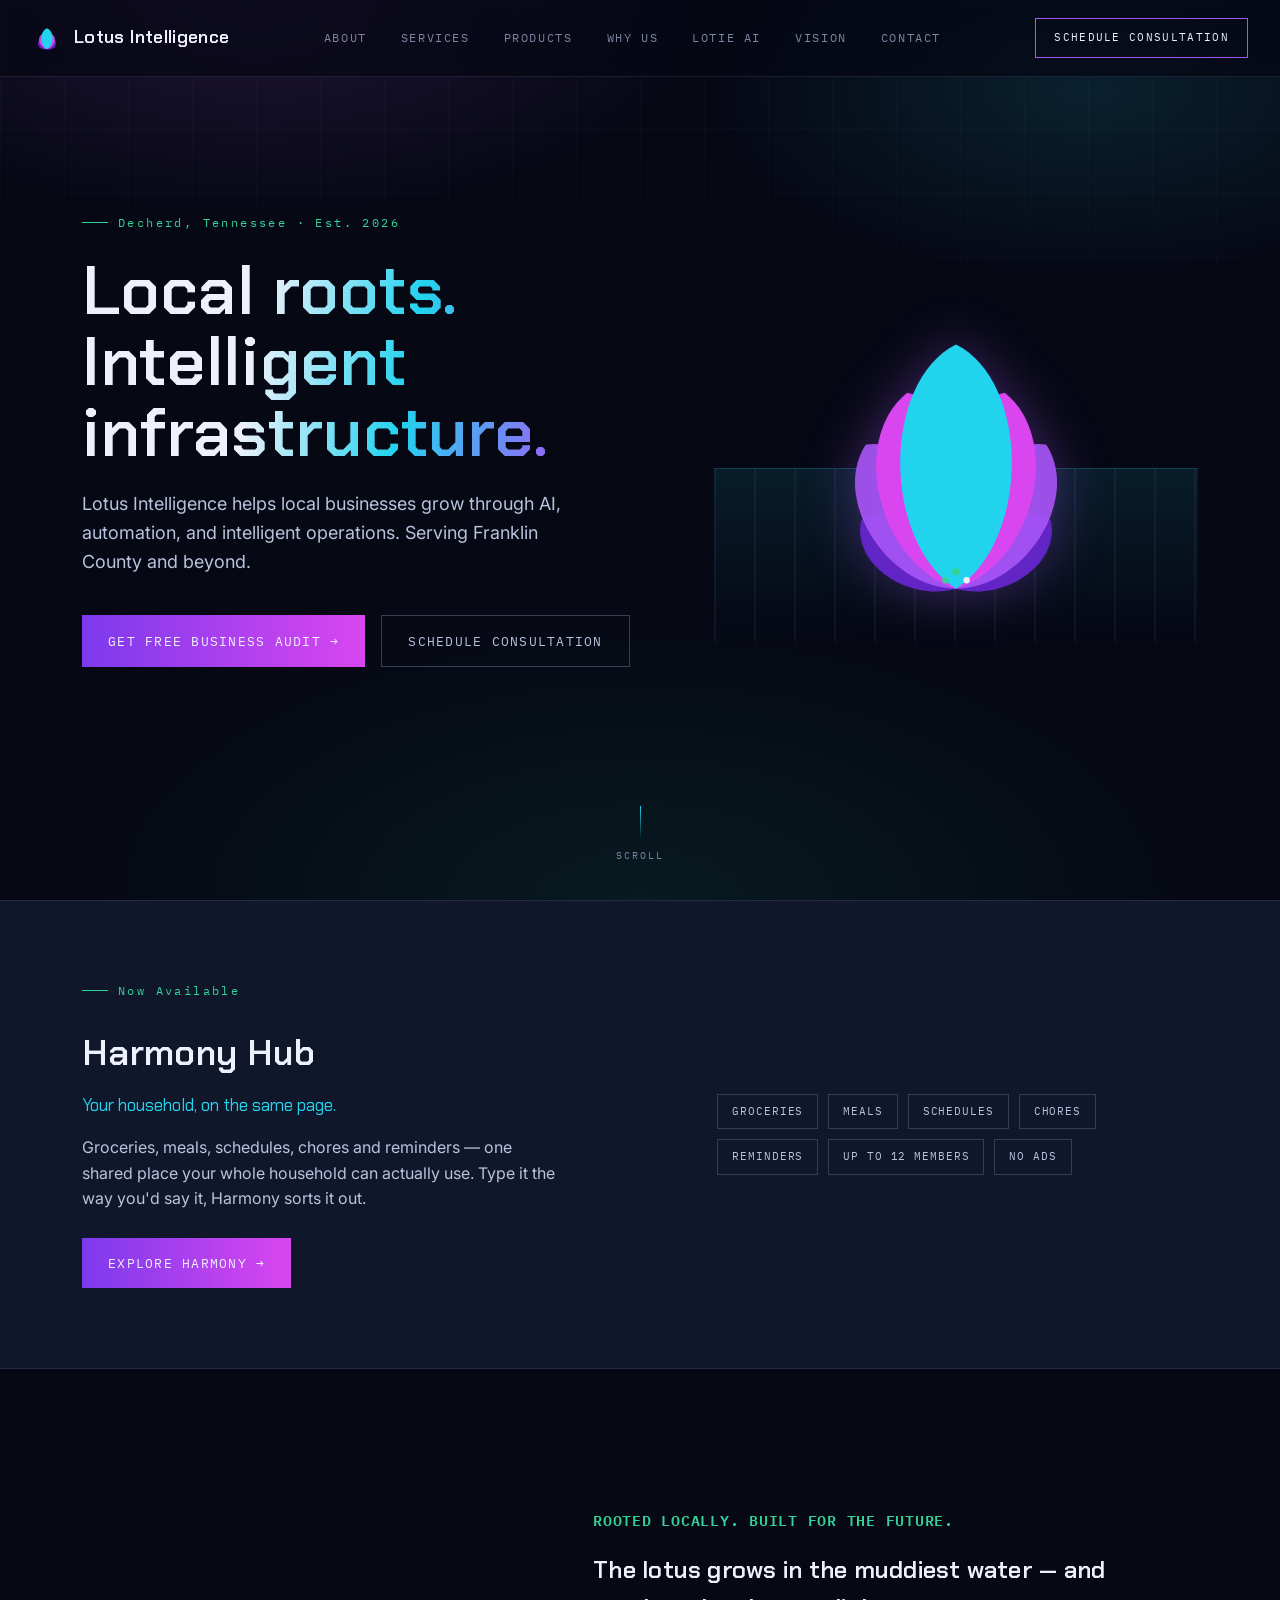
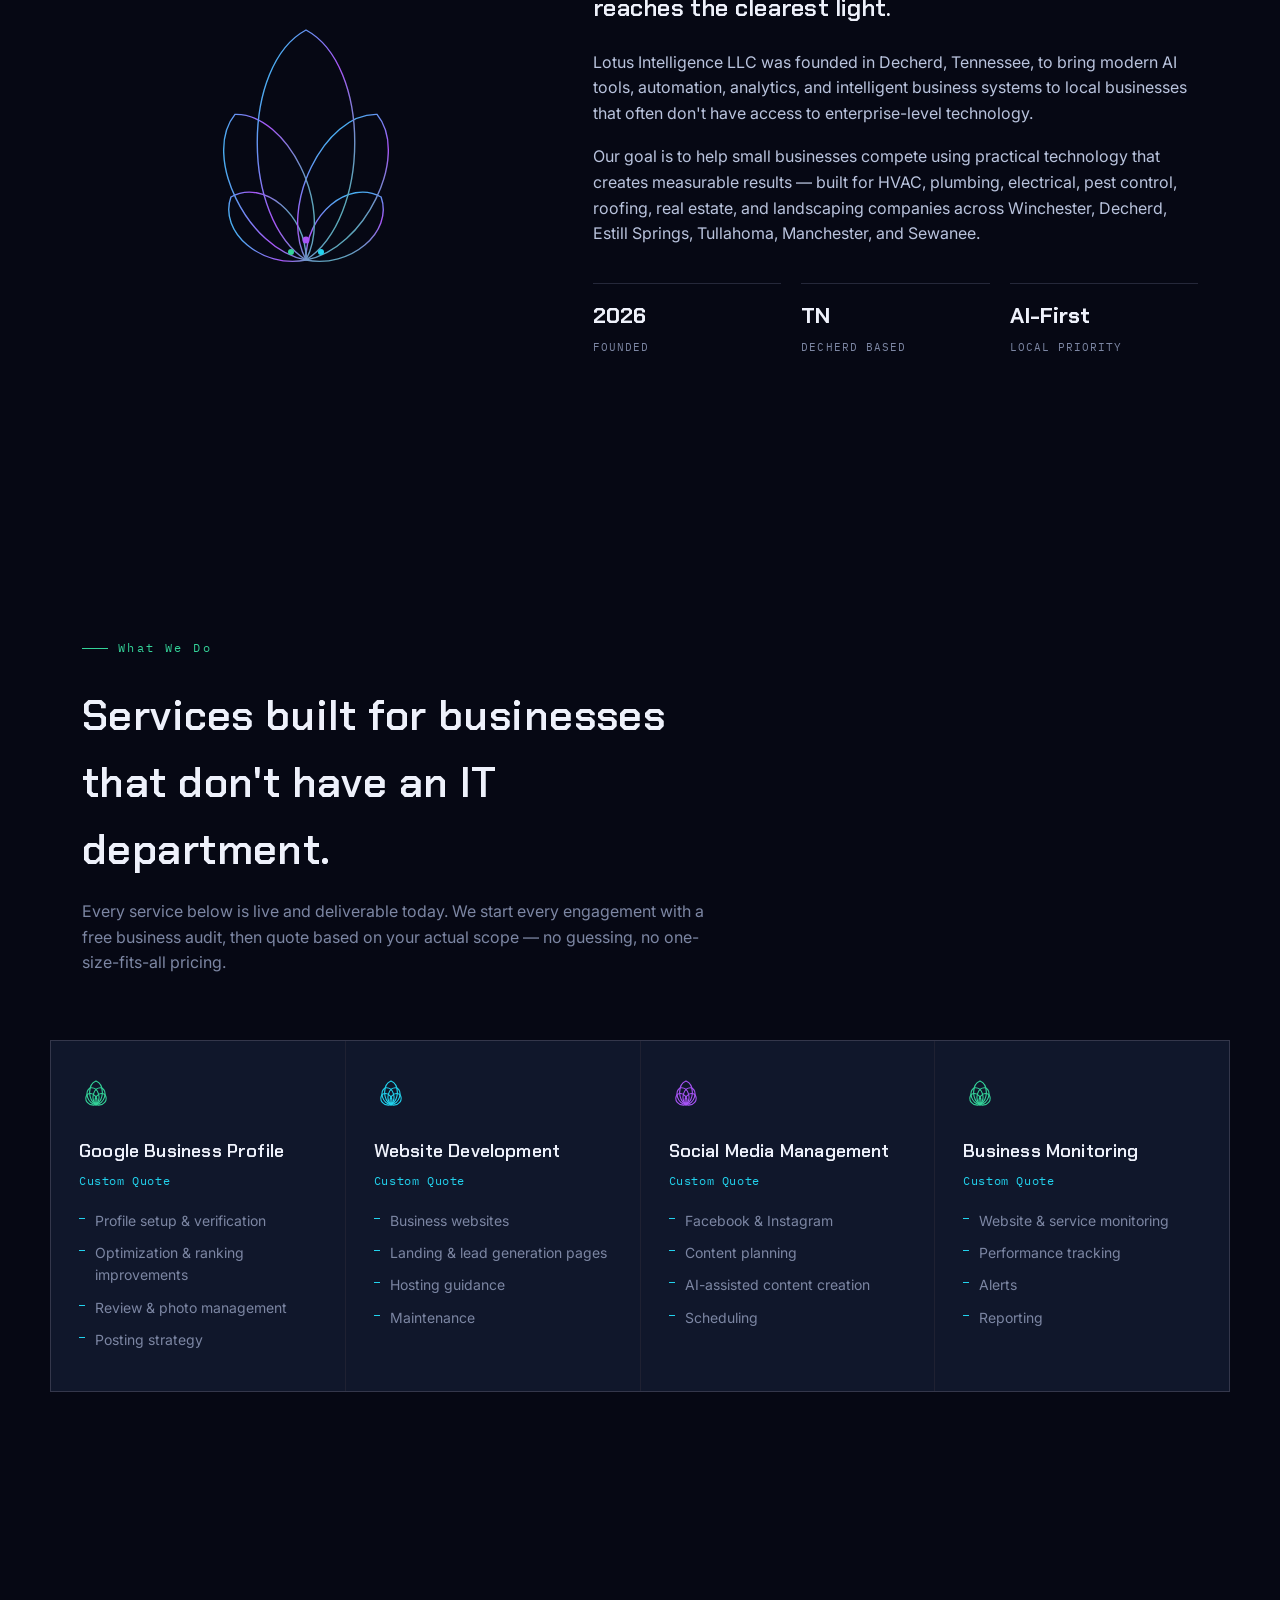
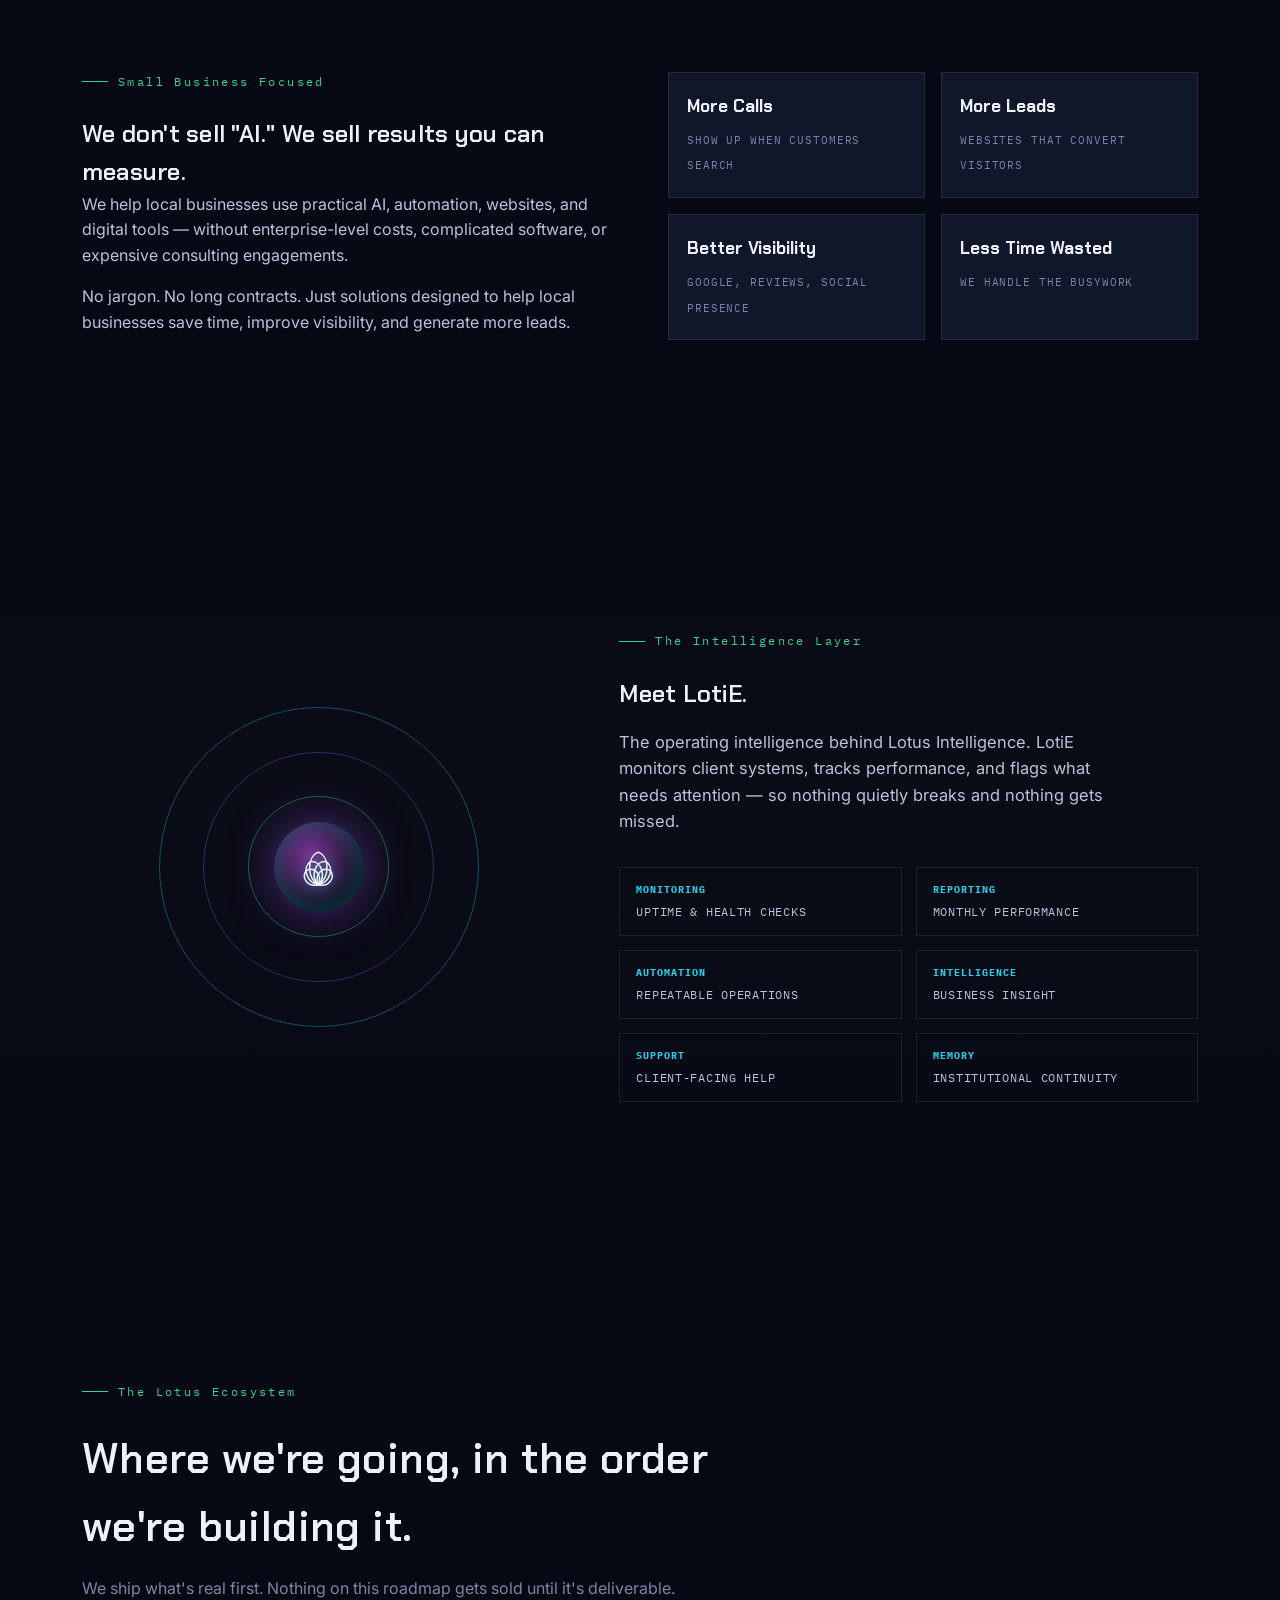
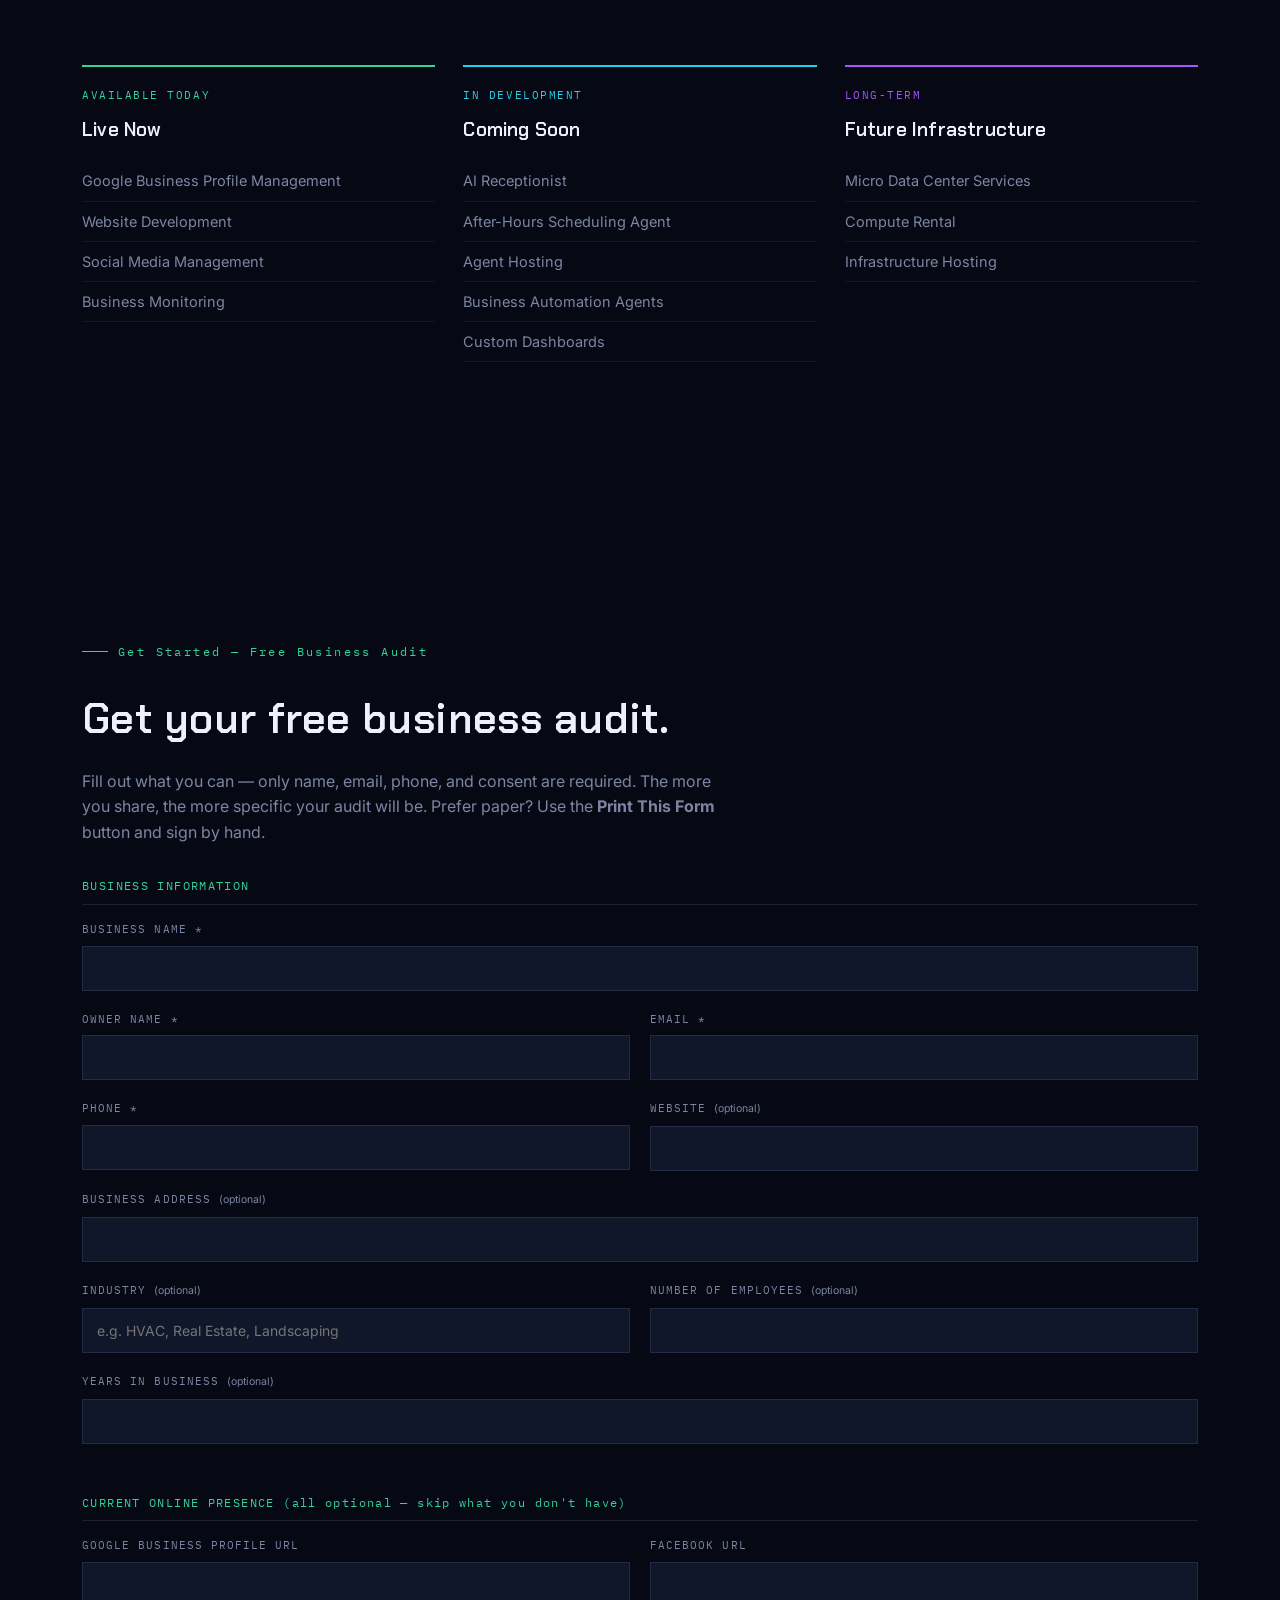
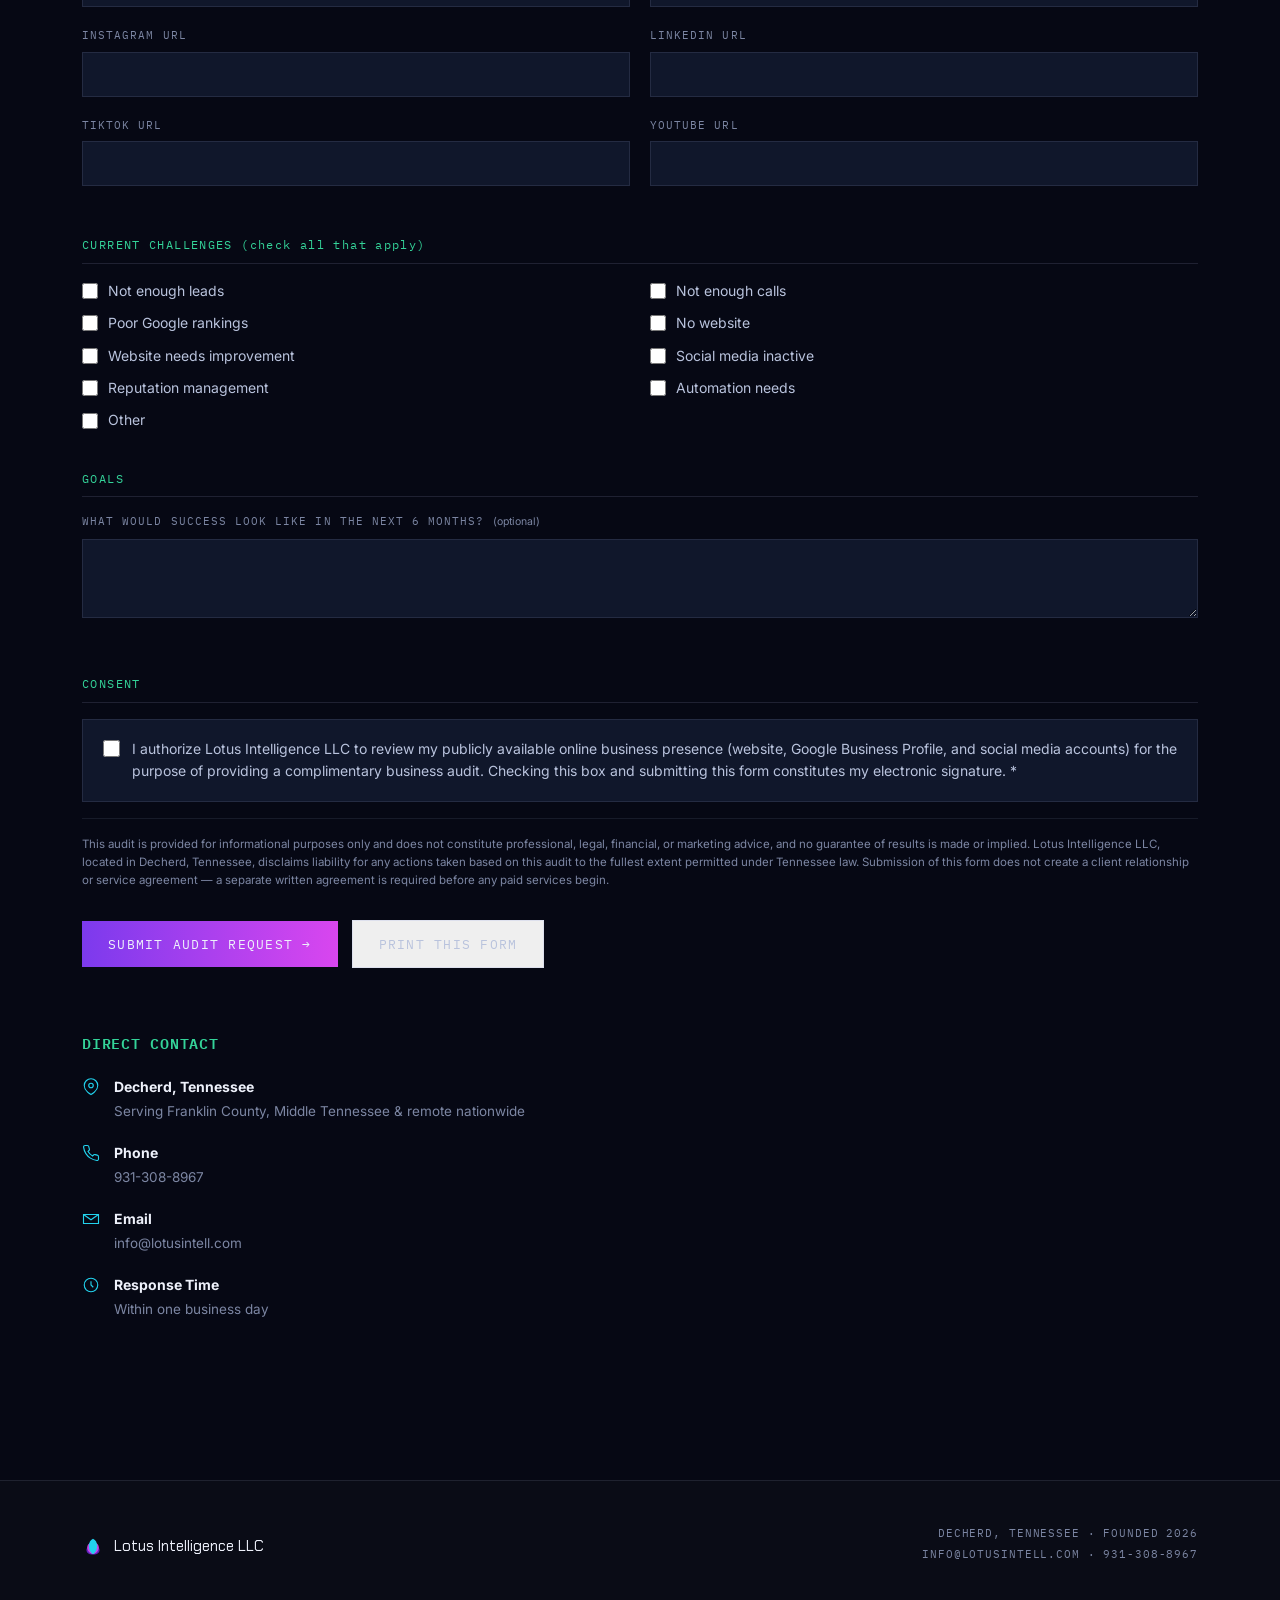
==== commit aa97892f: "Add Harmony acquisition landing page Creates /harmony as the permanent, consumer-first acquisition U" ====
--- a/index.html
+++ b/index.html
@@ -175,6 +175,20 @@
   .section-head{max-width:640px; margin-bottom:64px;}
   .section-head h2{font-size:clamp(30px,4vw,42px); margin-bottom:16px;}
   .section-head p{color:var(--fog-dim); font-size:16px;}
+
+  /* ============ HARMONY CALLOUT ============ */
+  .harmony-callout{padding:80px 0; background:var(--navy-panel); border-top:var(--edge); border-bottom:var(--edge);}
+  @media (max-width:720px){ .harmony-callout{padding:56px 0;} }
+  .harmony-grid{display:grid; grid-template-columns:1.1fr 0.9fr; gap:48px; align-items:center;}
+  @media (max-width:860px){ .harmony-grid{grid-template-columns:1fr;} }
+  .harmony-copy h2{font-size:clamp(26px,3.6vw,36px); margin-bottom:10px;}
+  .harmony-tag{font-family:var(--display); font-size:17px; color:var(--cyan); margin-bottom:16px;}
+  .harmony-copy p.lead{font-size:16px; color:var(--fog); max-width:480px; margin-bottom:26px;}
+  .harmony-chips{display:flex; flex-wrap:wrap; gap:10px;}
+  .chip{
+    font-family:var(--mono); font-size:11px; letter-spacing:0.08em; text-transform:uppercase;
+    color:var(--fog); border:1px solid rgba(180,190,230,0.22); padding:8px 14px;
+  }
 
   /* ============ ABOUT ============ */
   .about-grid{display:grid; grid-template-columns:0.85fr 1.15fr; gap:64px; align-items:center;}
@@ -363,7 +377,7 @@
     <nav class="nav-links" id="navLinks">
       <a href="#about">About</a>
       <a href="#services">Services</a>
-      <a href="/products/harmony-hub.html">Products</a>
+      <a href="/products/">Products</a>
       <a href="#why">Why Us</a>
       <a href="#lotie">LotiE AI</a>
       <a href="#vision">Vision</a>
@@ -414,6 +428,28 @@
   <div class="scroll-cue"><span></span>SCROLL</div>
 </section>
 
+<!-- ============ HARMONY CALLOUT ============ -->
+<section class="harmony-callout">
+  <div class="wrap harmony-grid">
+    <div class="harmony-copy reveal">
+      <div class="eyebrow">Now Available</div>
+      <h2>Harmony Hub</h2>
+      <div class="harmony-tag">Your household, on the same page.</div>
+      <p class="lead">Groceries, meals, schedules, chores and reminders — one shared place your whole household can actually use. Type it the way you'd say it, Harmony sorts it out.</p>
+      <a href="/harmony" class="btn btn-primary">Explore Harmony →</a>
+    </div>
+    <div class="harmony-chips reveal">
+      <span class="chip">Groceries</span>
+      <span class="chip">Meals</span>
+      <span class="chip">Schedules</span>
+      <span class="chip">Chores</span>
+      <span class="chip">Reminders</span>
+      <span class="chip">Up to 12 members</span>
+      <span class="chip">No ads</span>
+    </div>
+  </div>
+</section>
+
 <!-- ============ ABOUT ============ -->
 <section id="about">
   <div class="wrap about-grid">
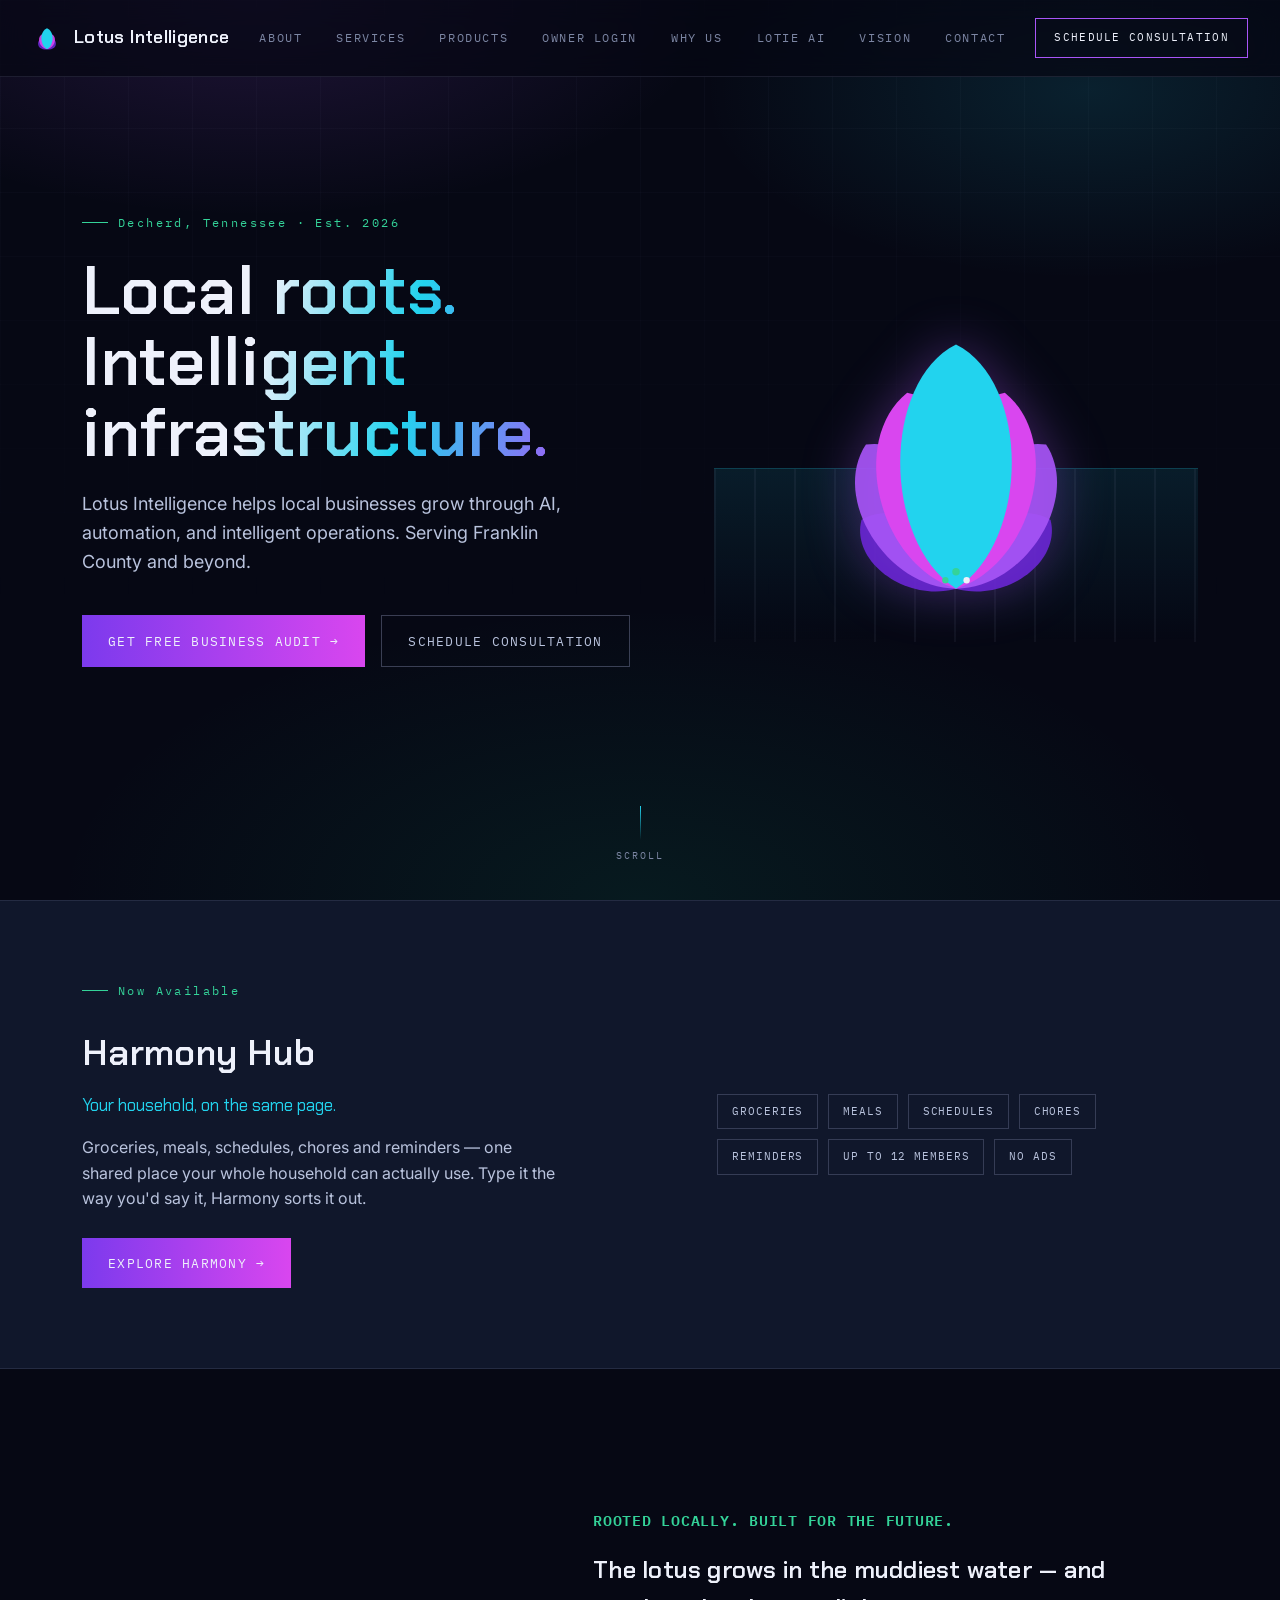
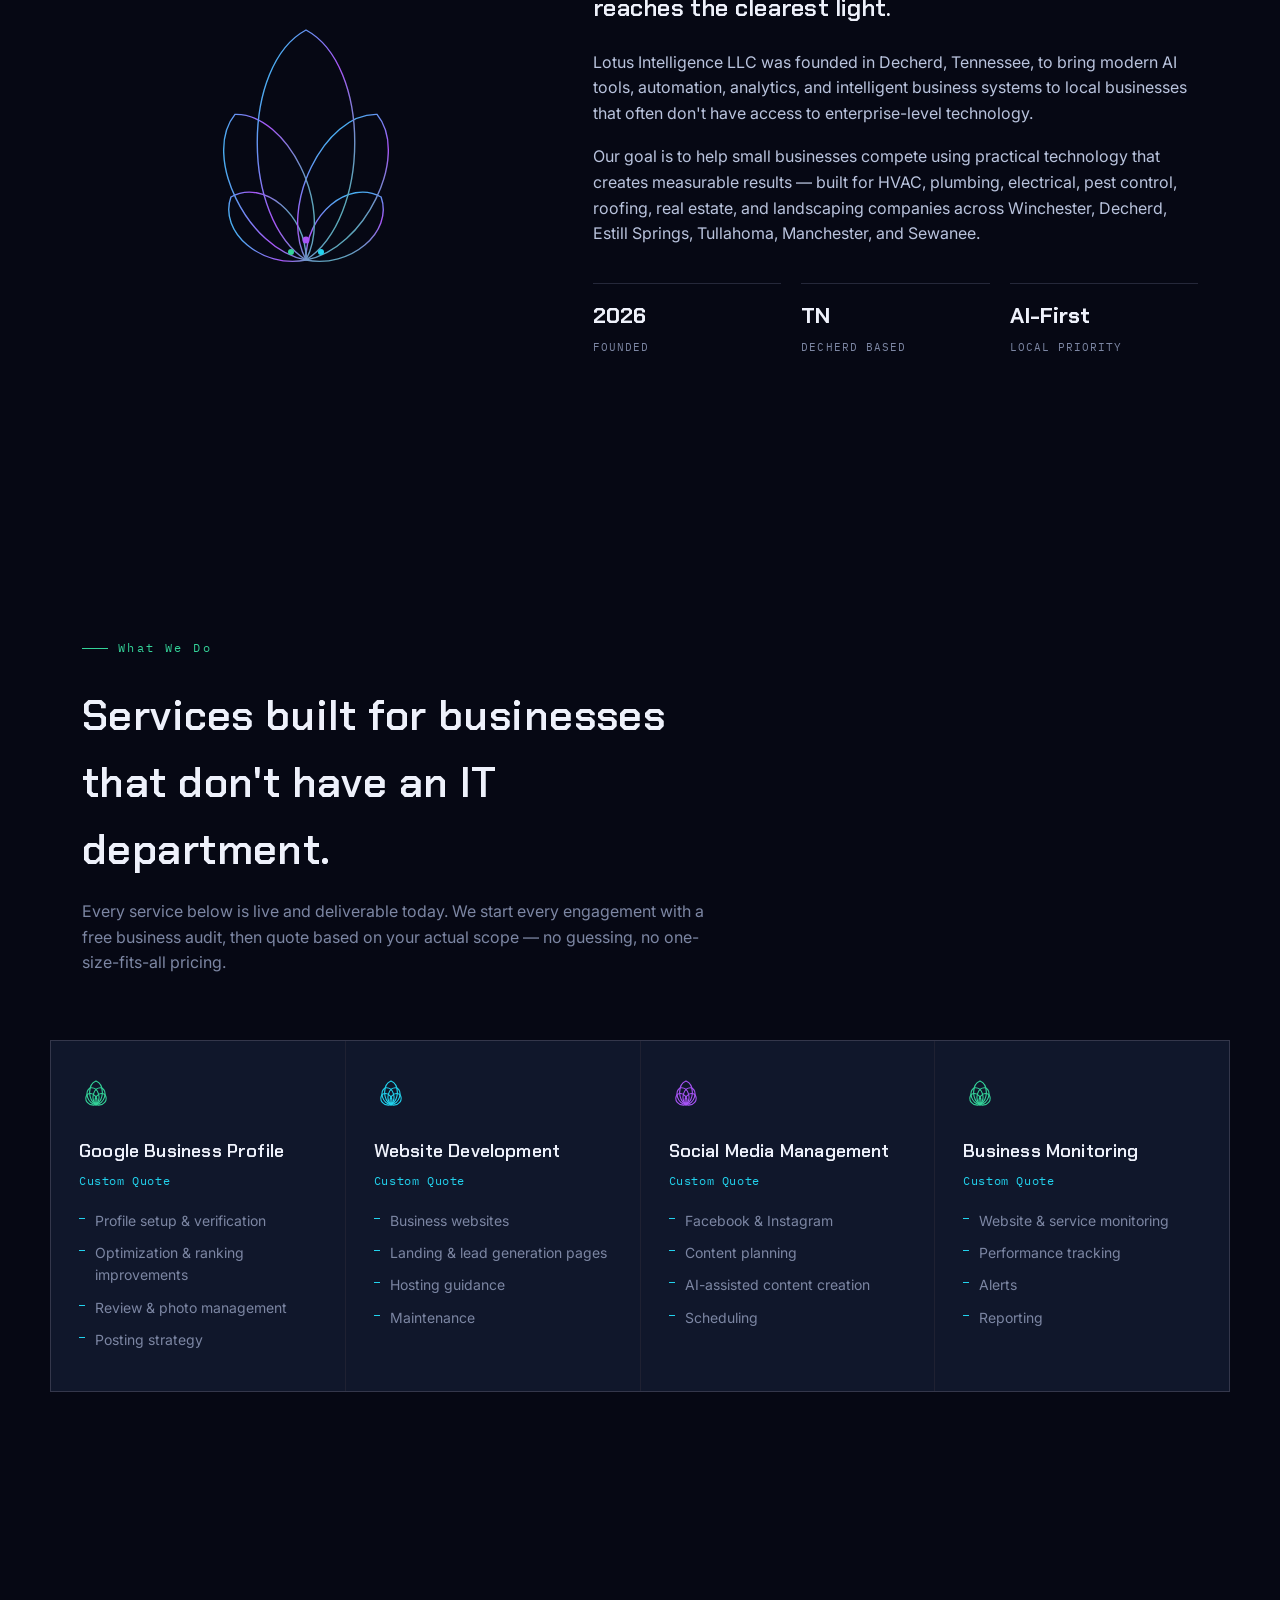
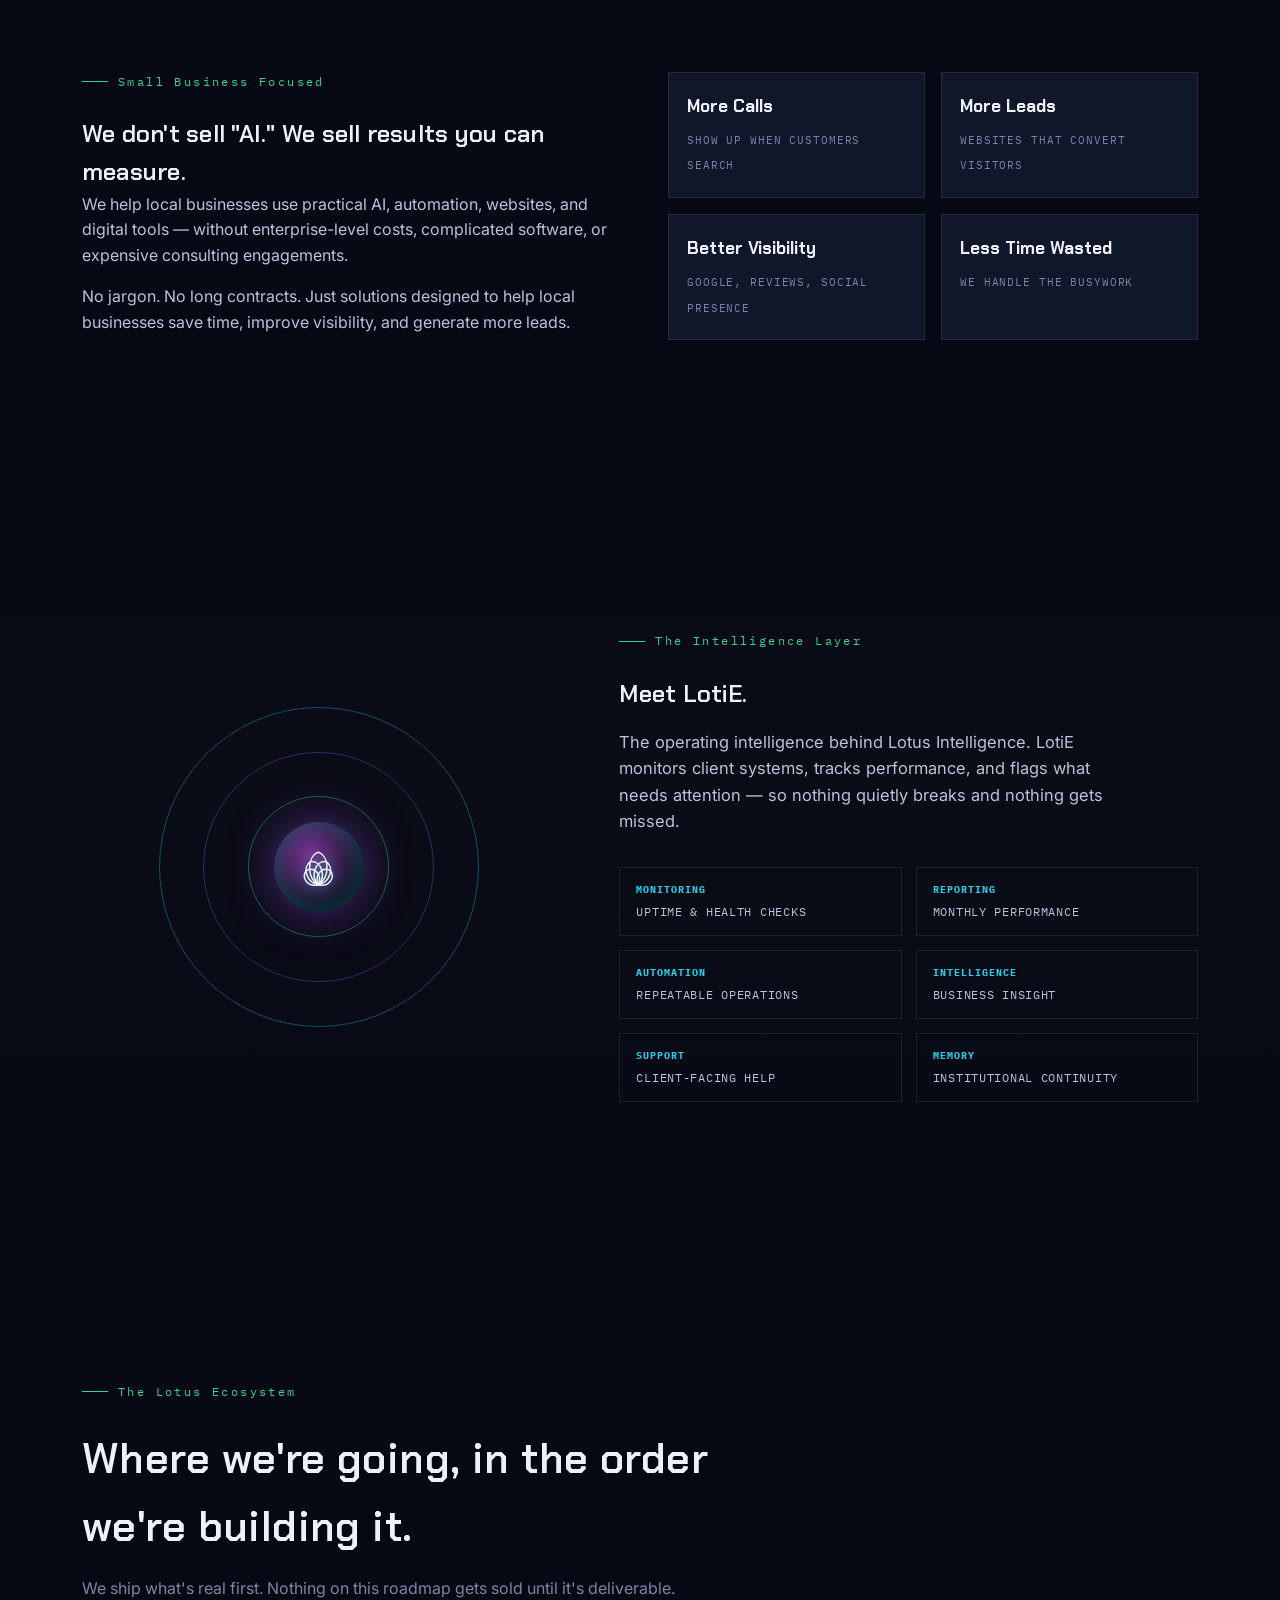
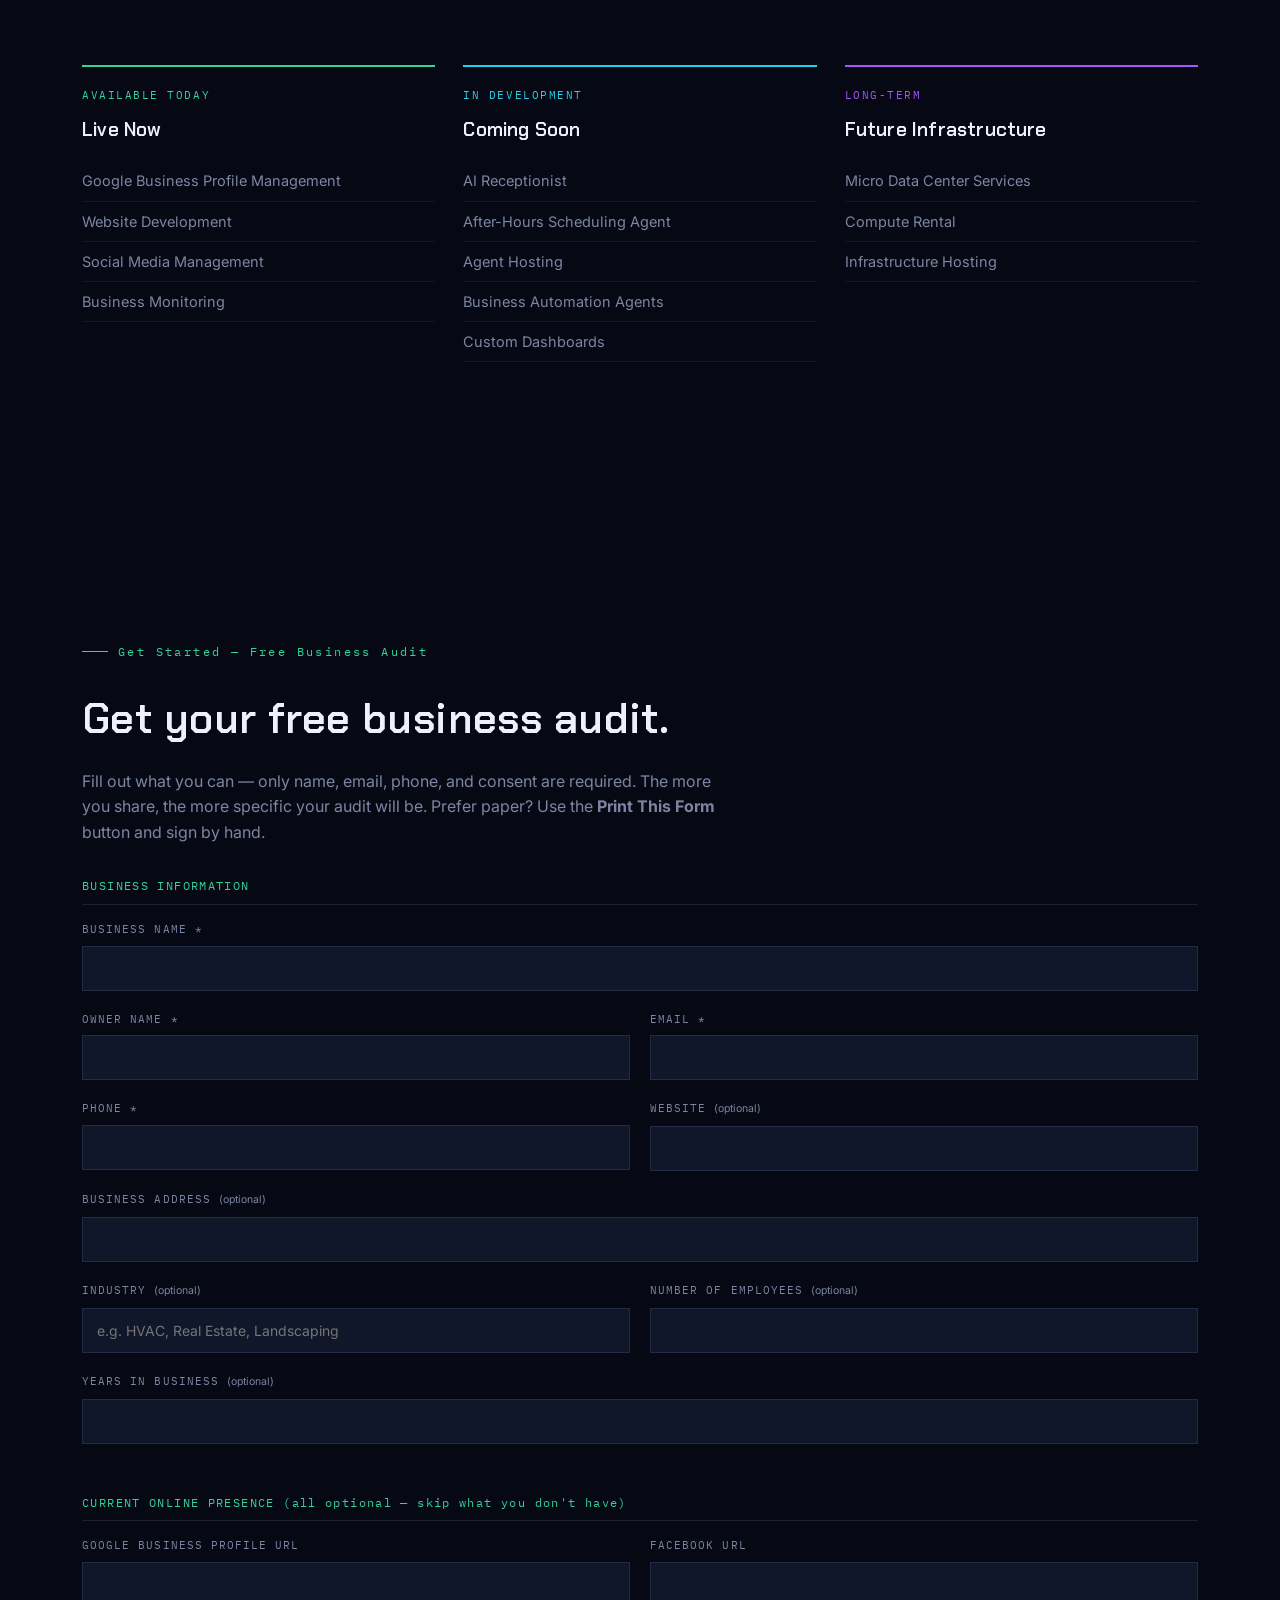
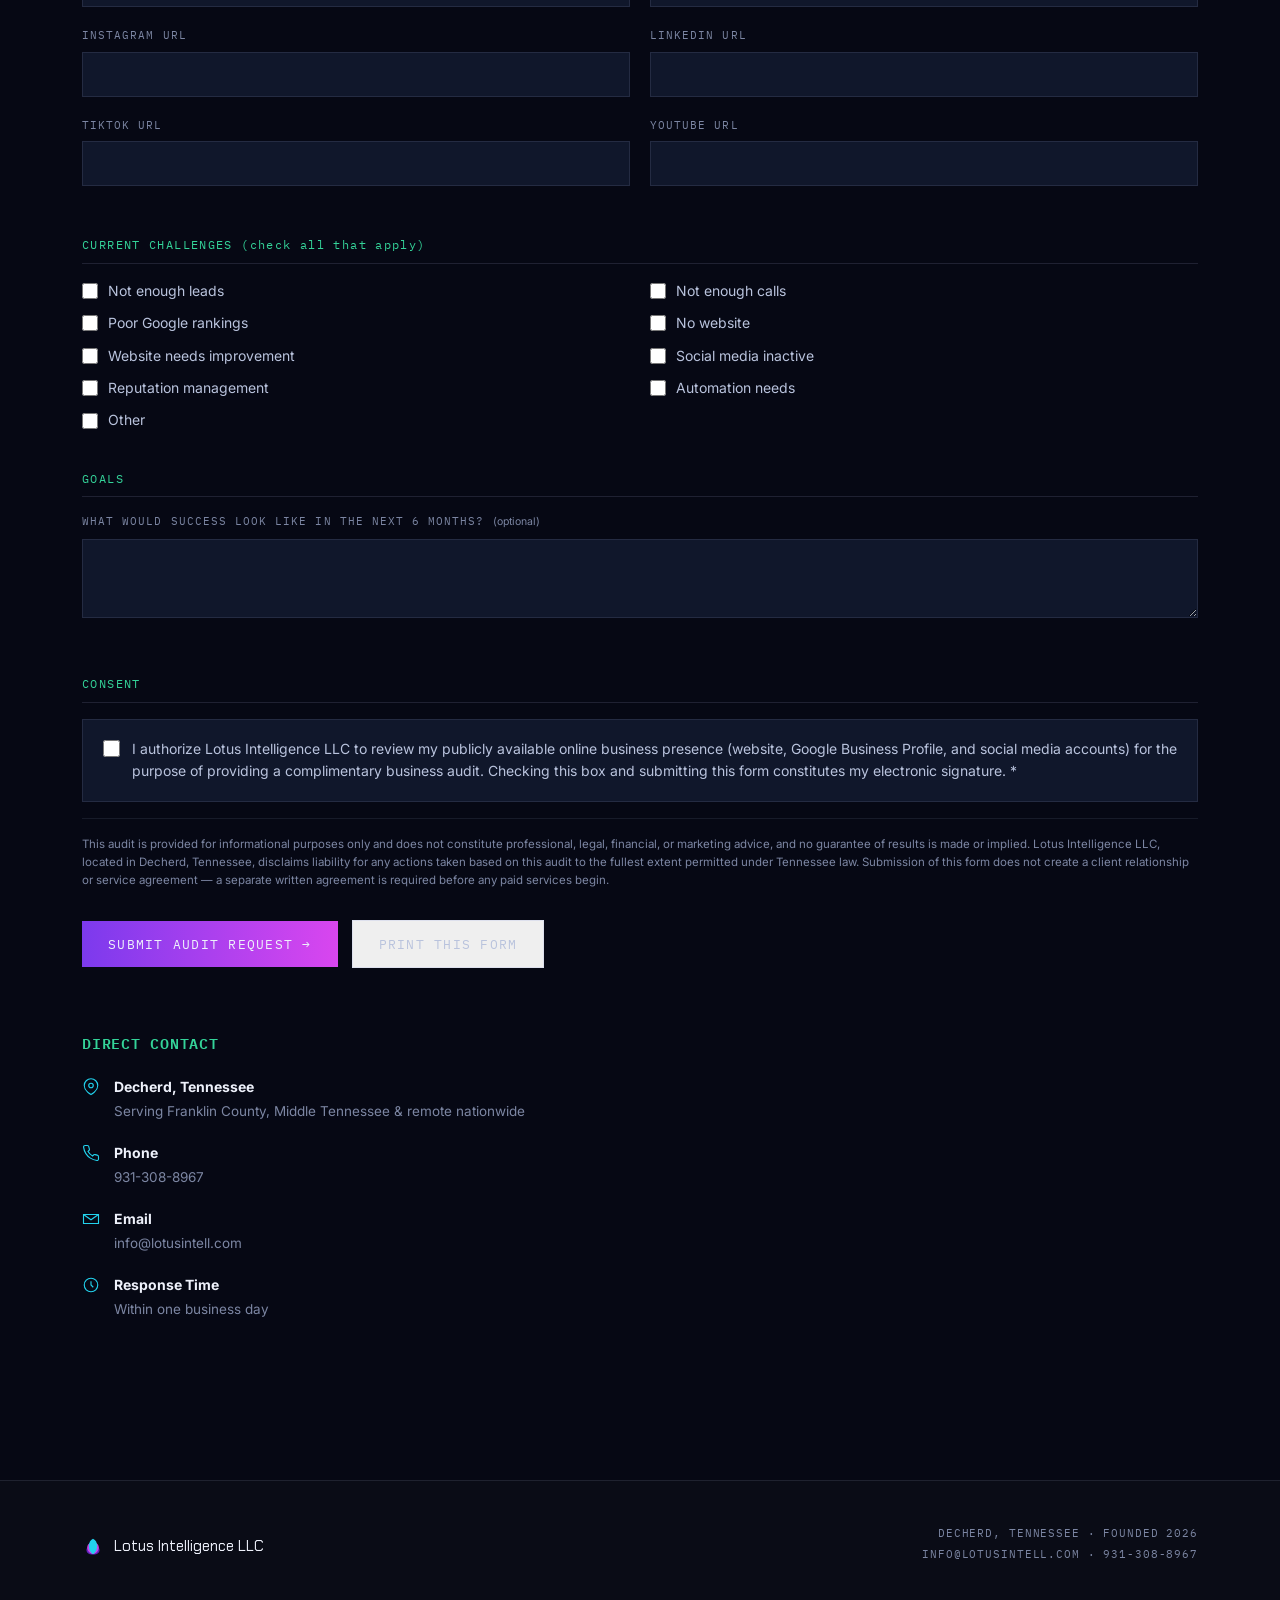
==== commit fd8cfc44: "feat: add Owner Login navigation to authenticated operations portal" ====
--- a/index.html
+++ b/index.html
@@ -378,6 +378,7 @@
       <a href="#about">About</a>
       <a href="#services">Services</a>
       <a href="/products/">Products</a>
+      <a href="https://portal.lotusintell.com/app/owner">Owner Login</a>
       <a href="#why">Why Us</a>
       <a href="#lotie">LotiE AI</a>
       <a href="#vision">Vision</a>
@@ -436,7 +437,7 @@
       <h2>Harmony Hub</h2>
       <div class="harmony-tag">Your household, on the same page.</div>
       <p class="lead">Groceries, meals, schedules, chores and reminders — one shared place your whole household can actually use. Type it the way you'd say it, Harmony sorts it out.</p>
-      <a href="/harmony" class="btn btn-primary">Explore Harmony →</a>
+      <a href="/harmony" class="btn btn-primary js-utm-forward">Explore Harmony →</a>
     </div>
     <div class="harmony-chips reveal">
       <span class="chip">Groceries</span>
@@ -809,6 +810,8 @@
     revealEls.forEach(function(el){ io.observe(el); });
   }
 </script>
+<script src="/assets/utm-forward.js" defer></script>
 
 </body>
 </html>
+
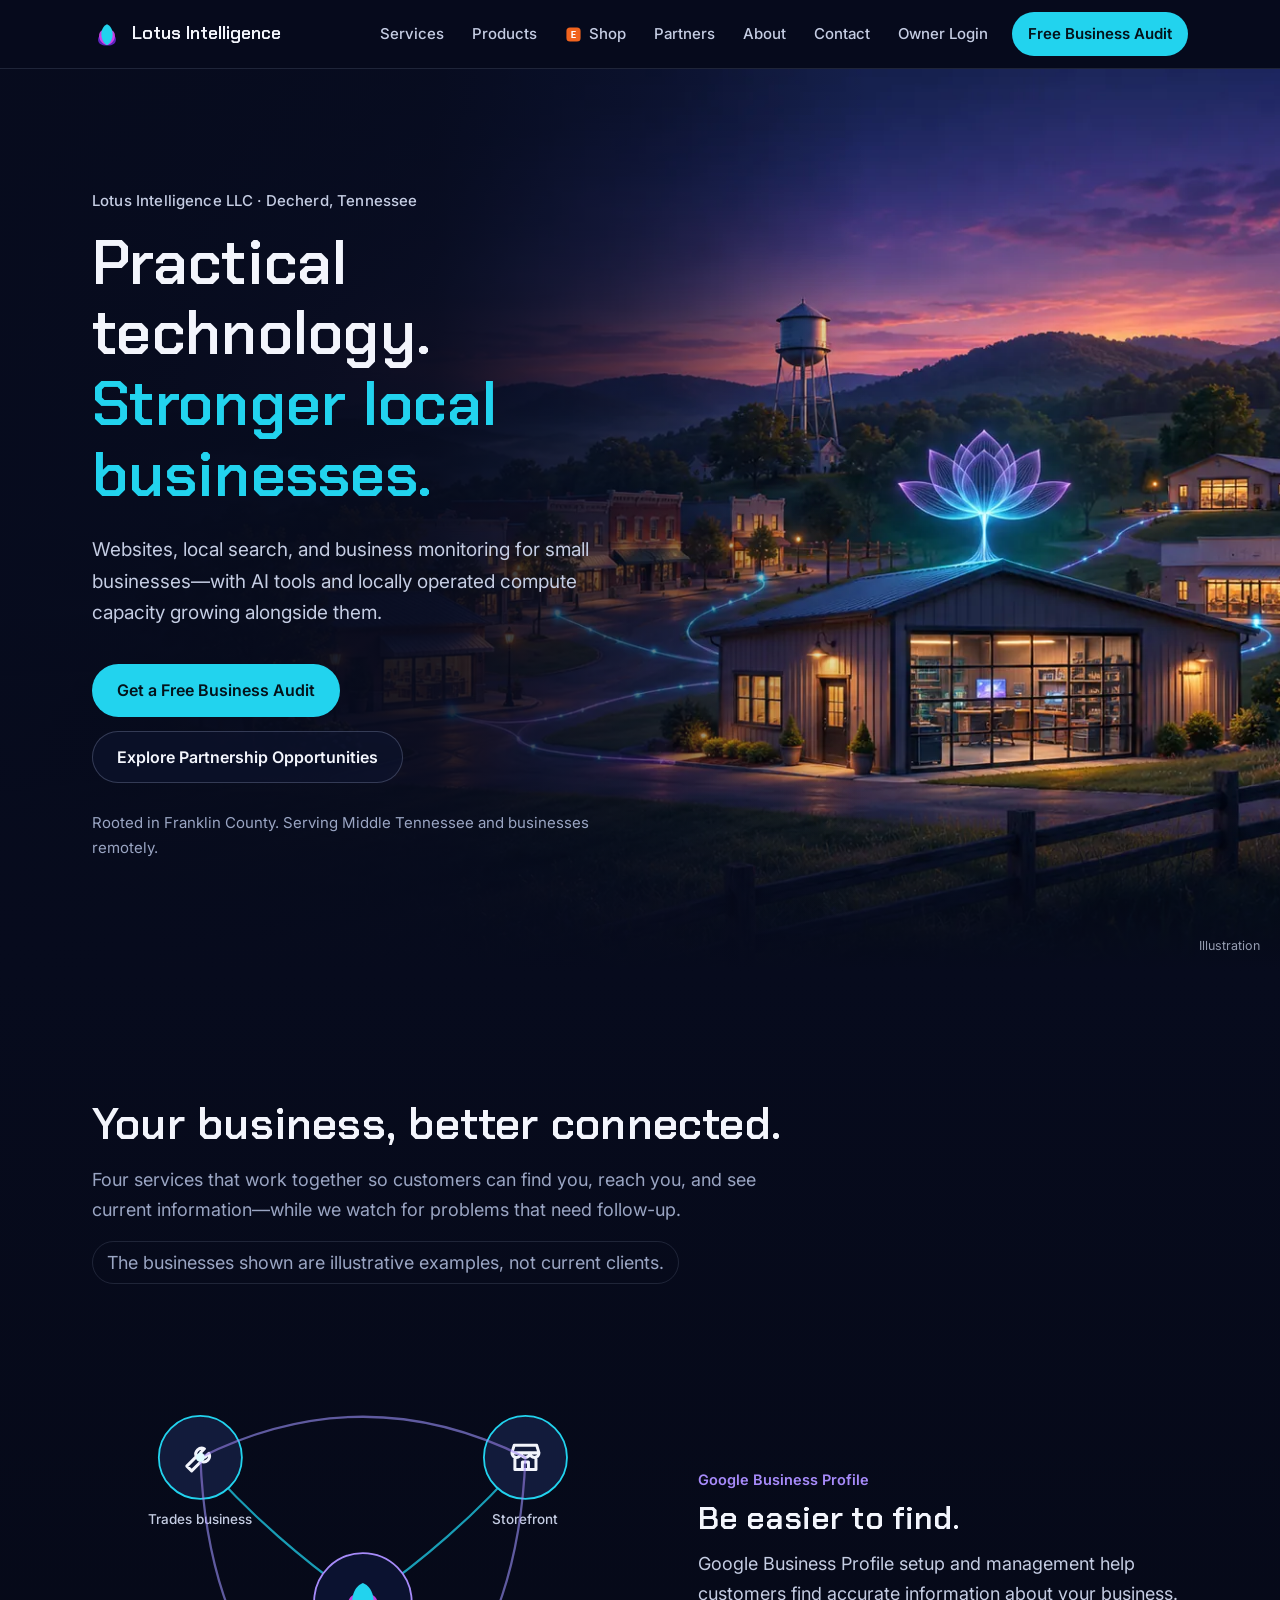
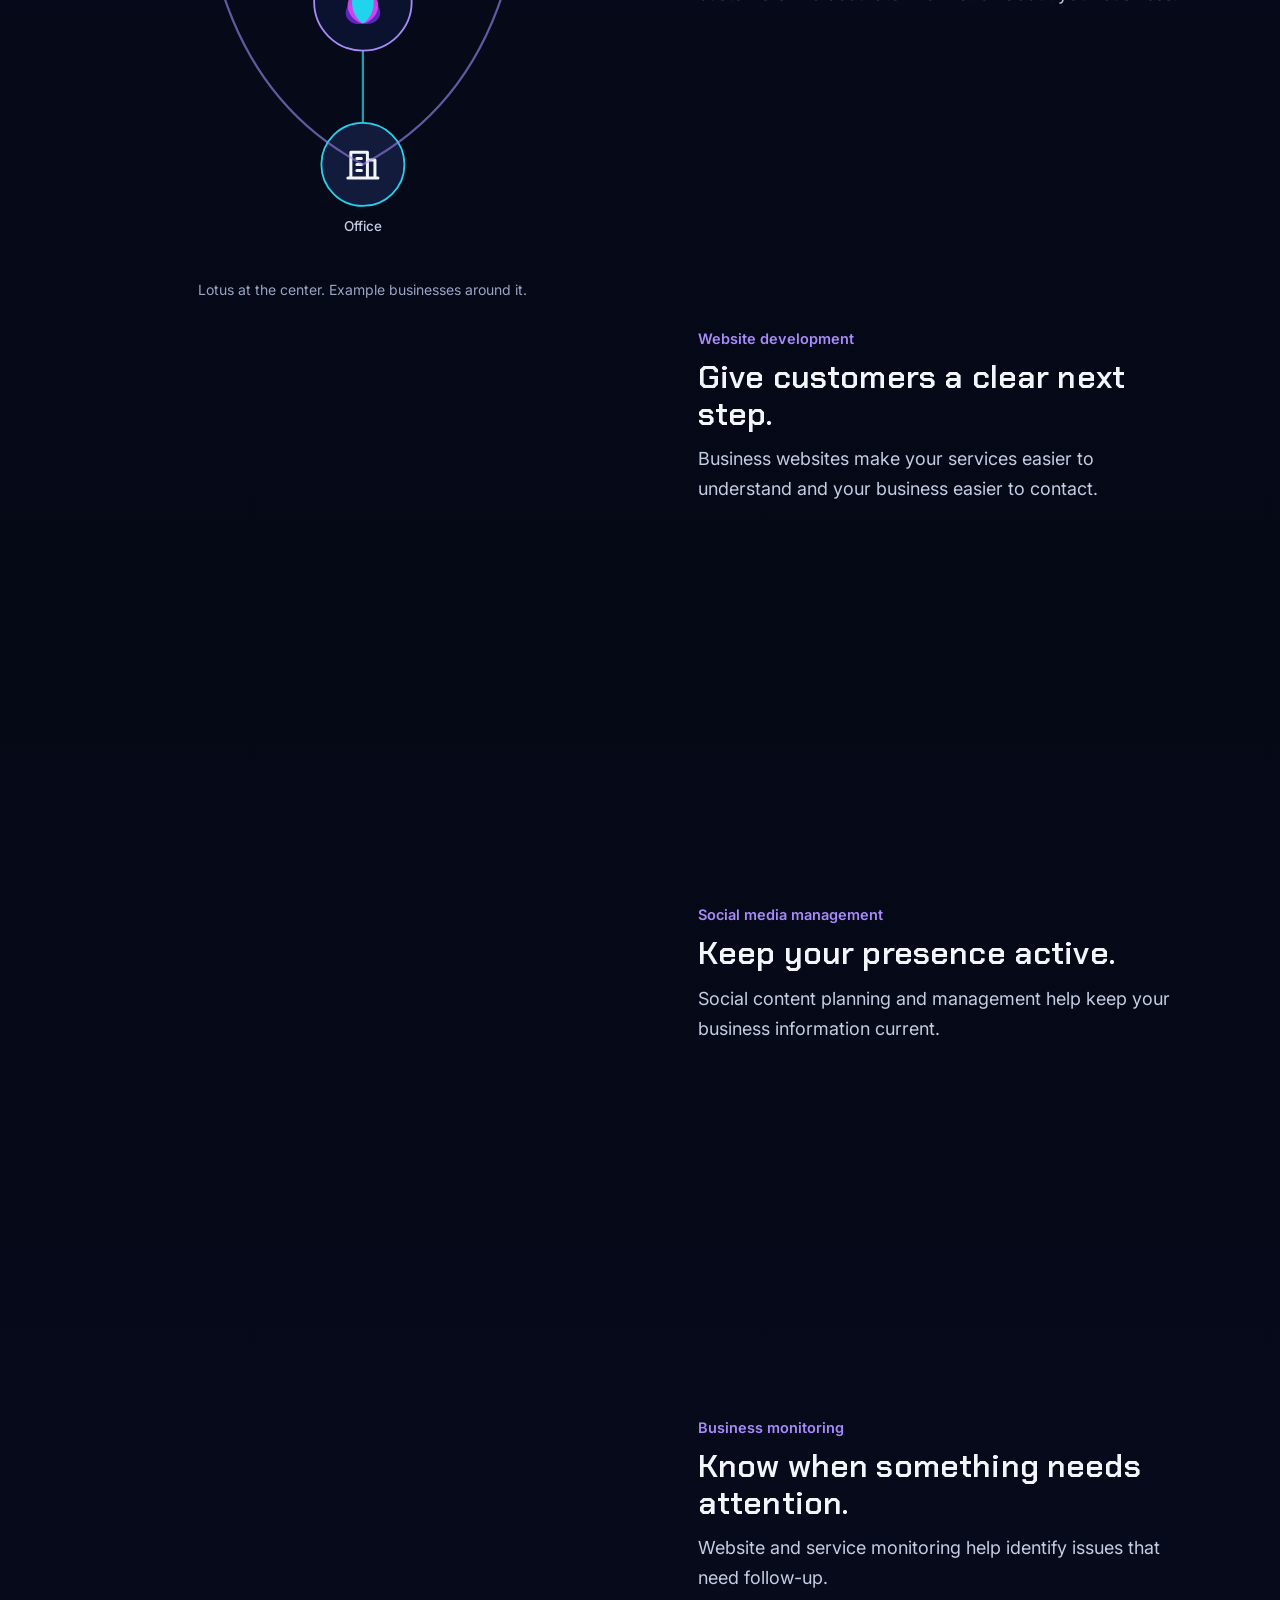
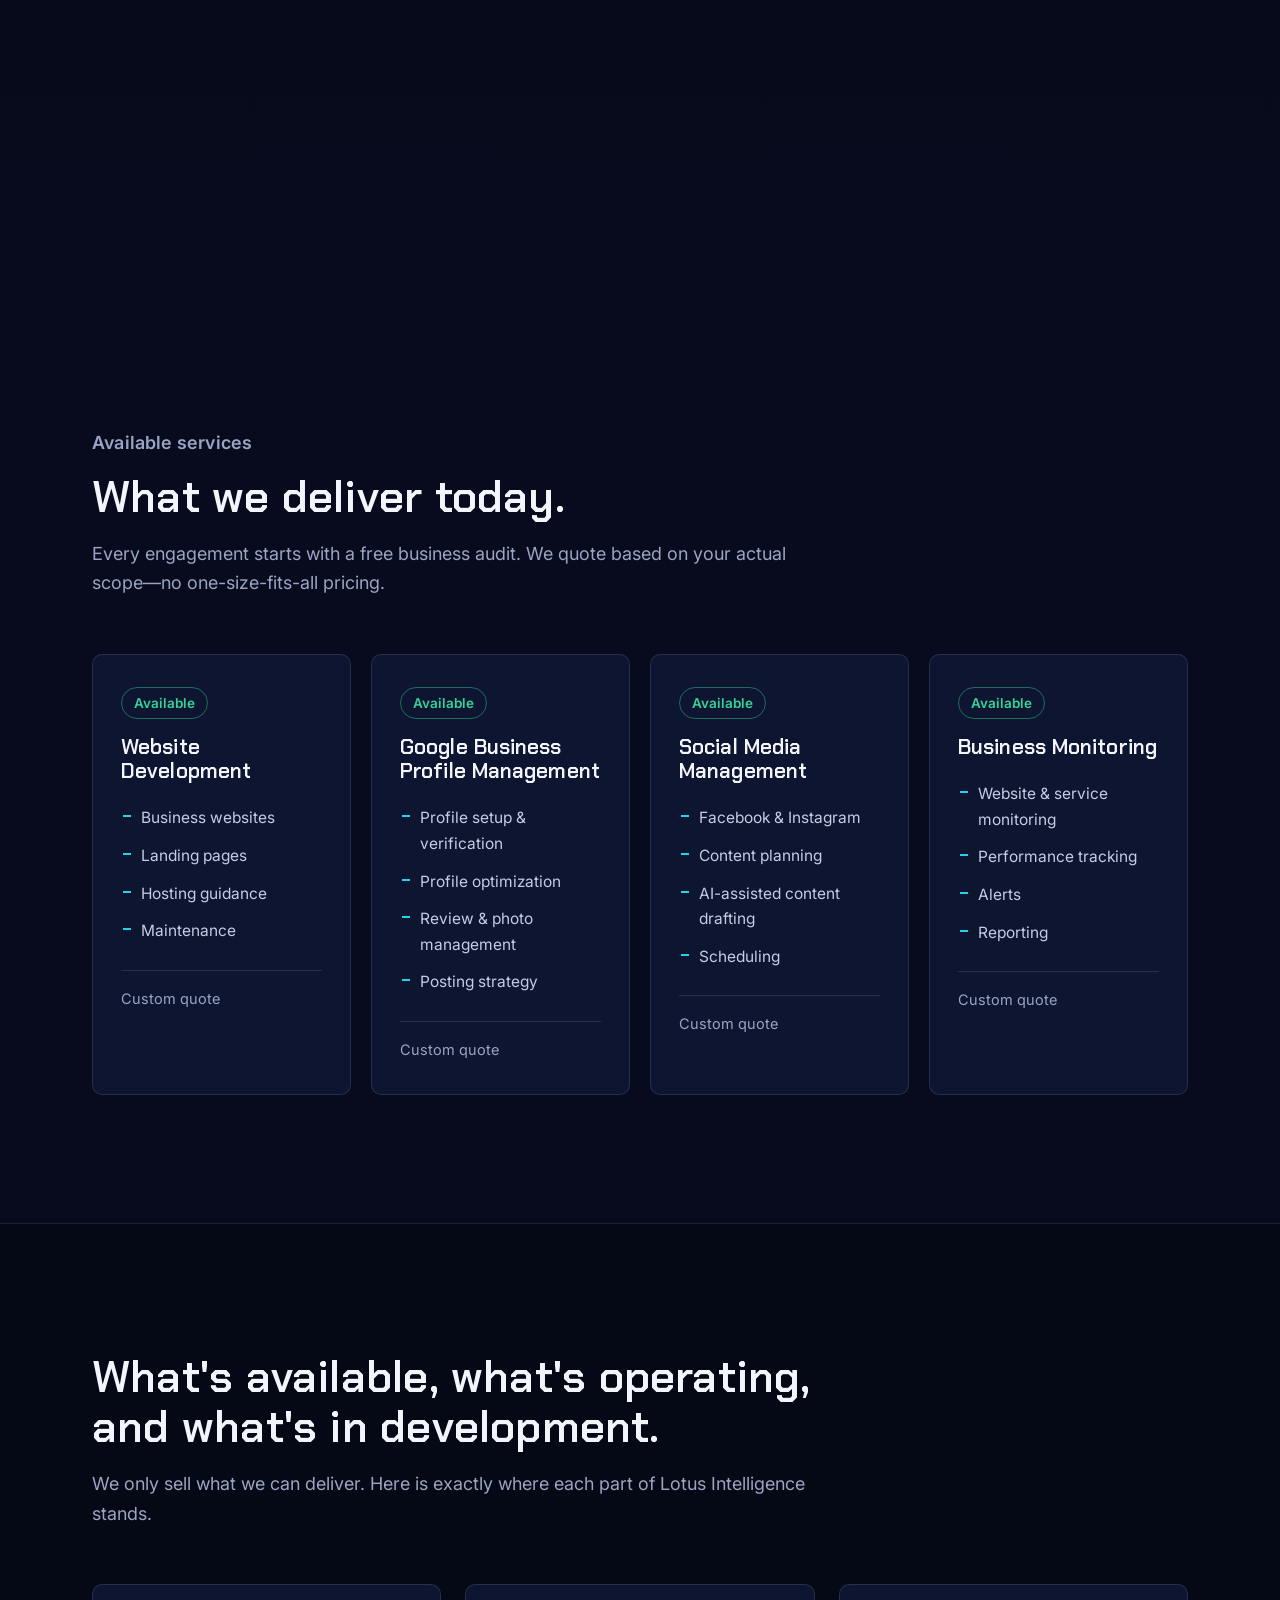
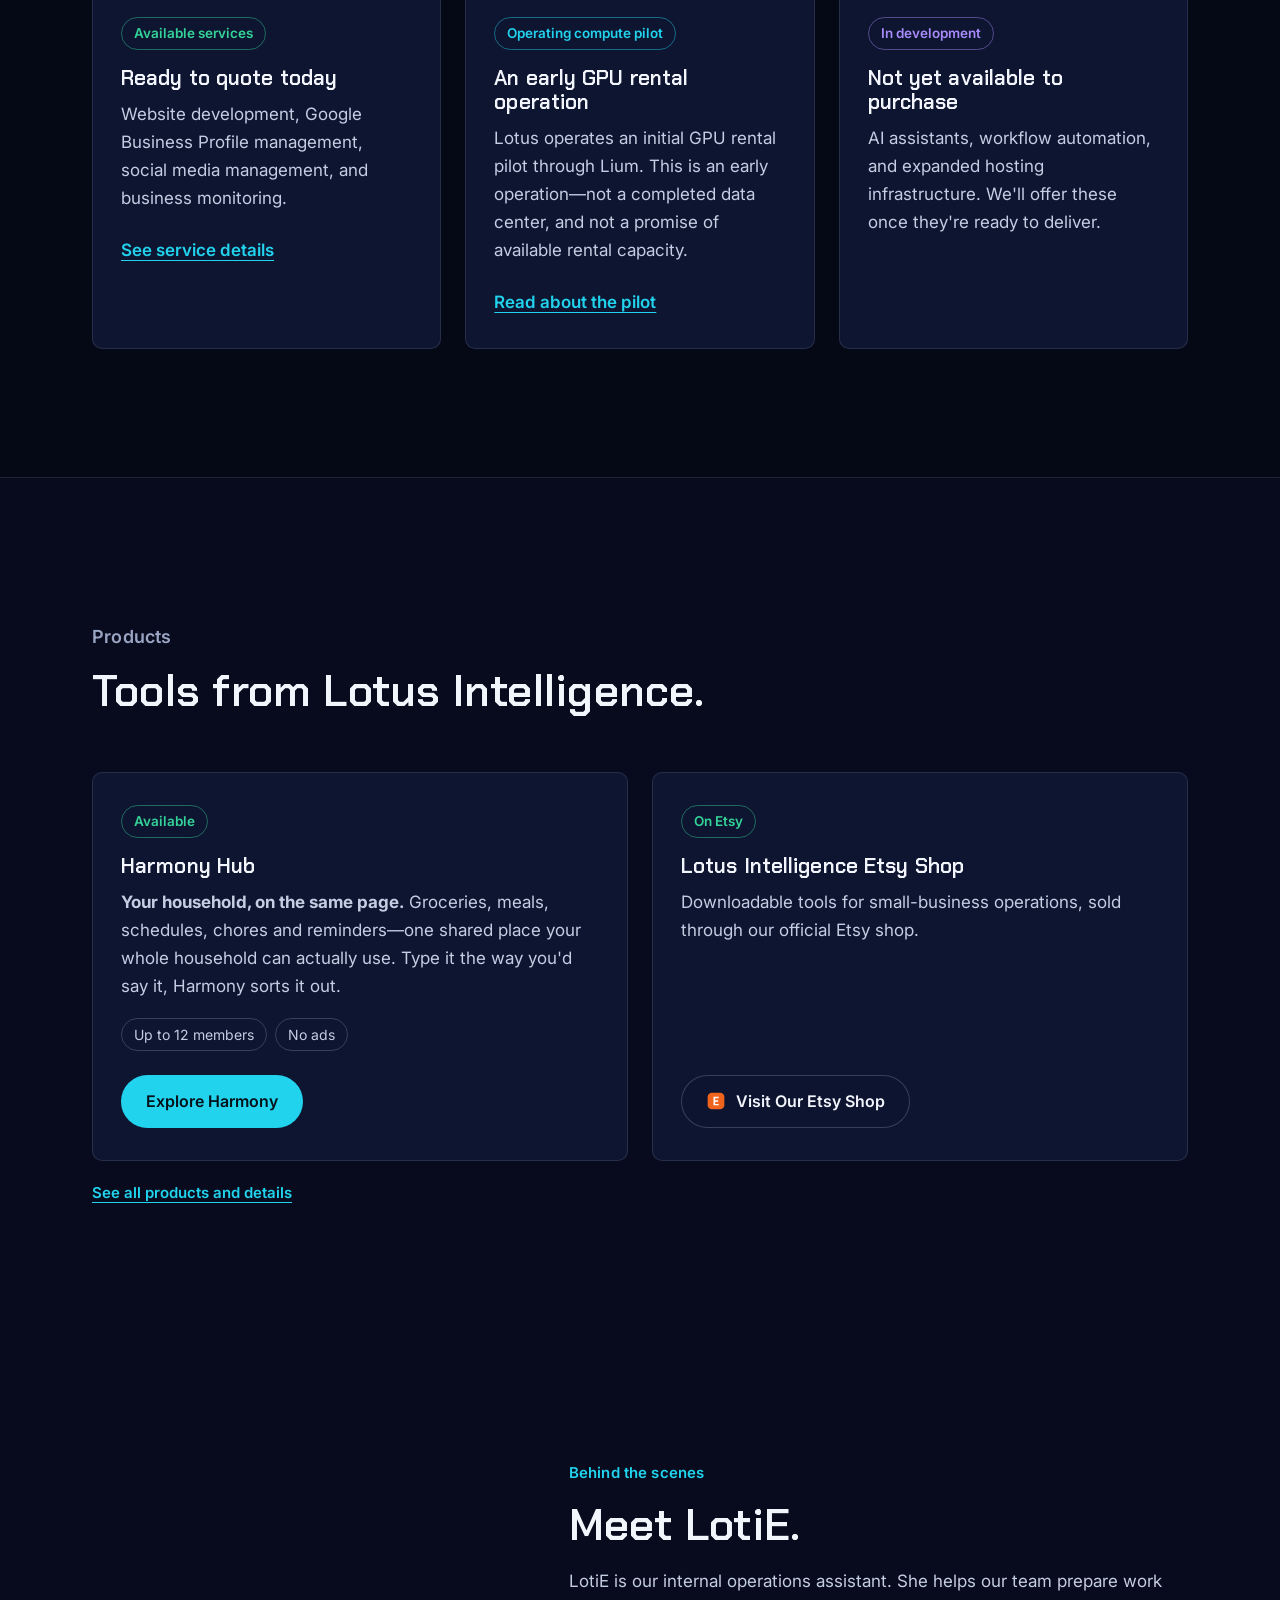
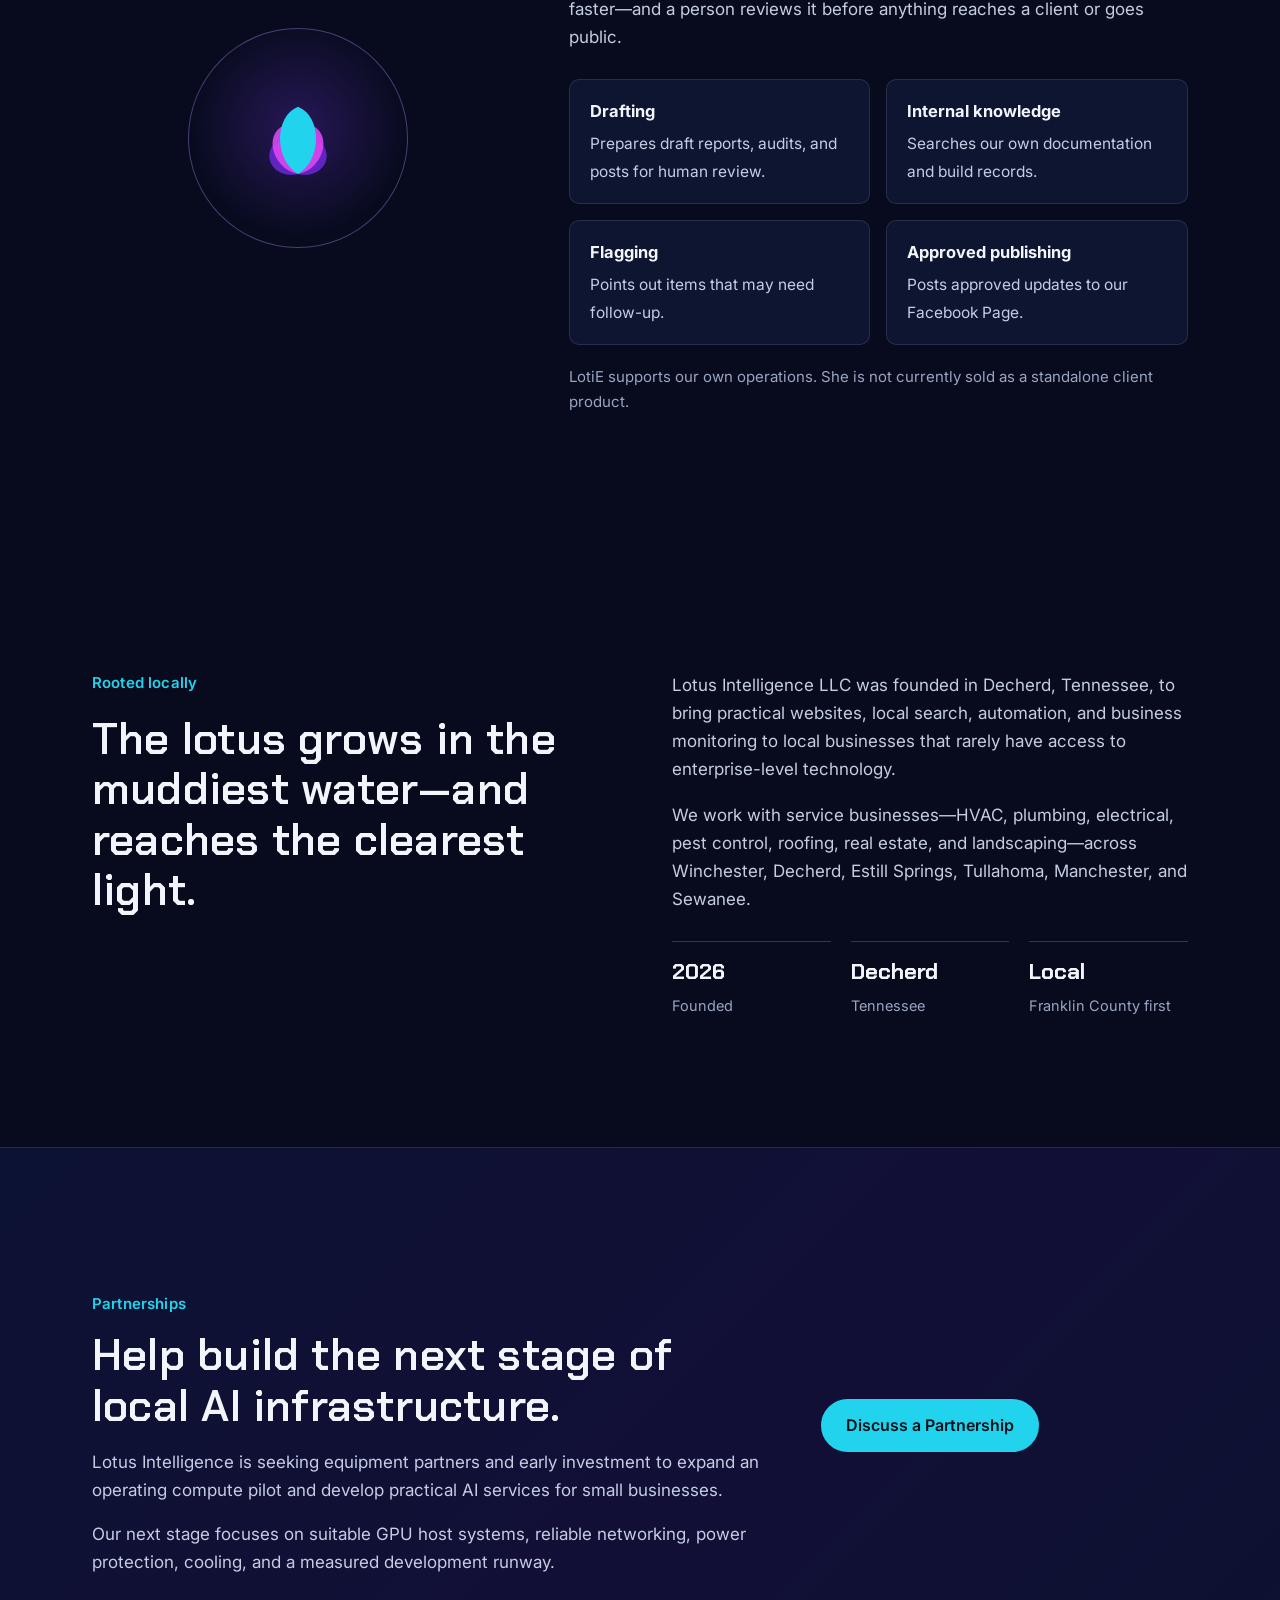
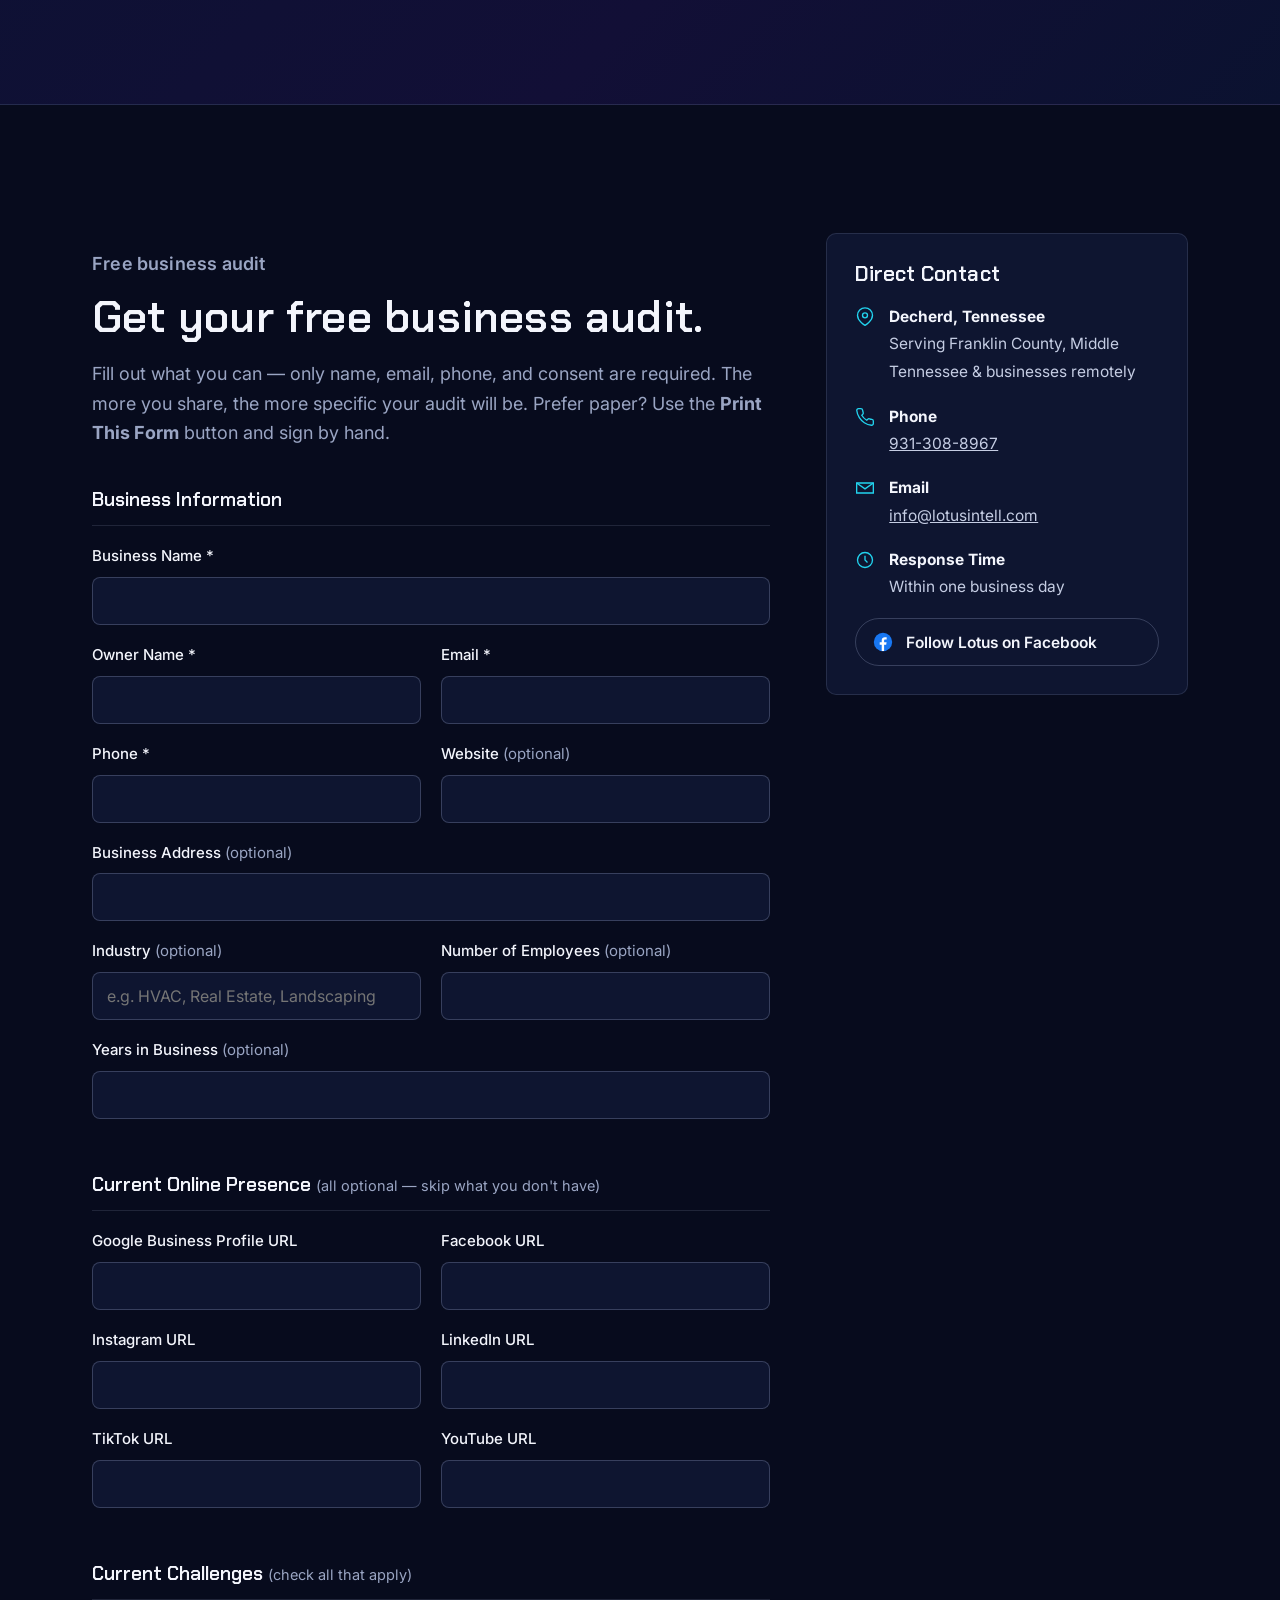
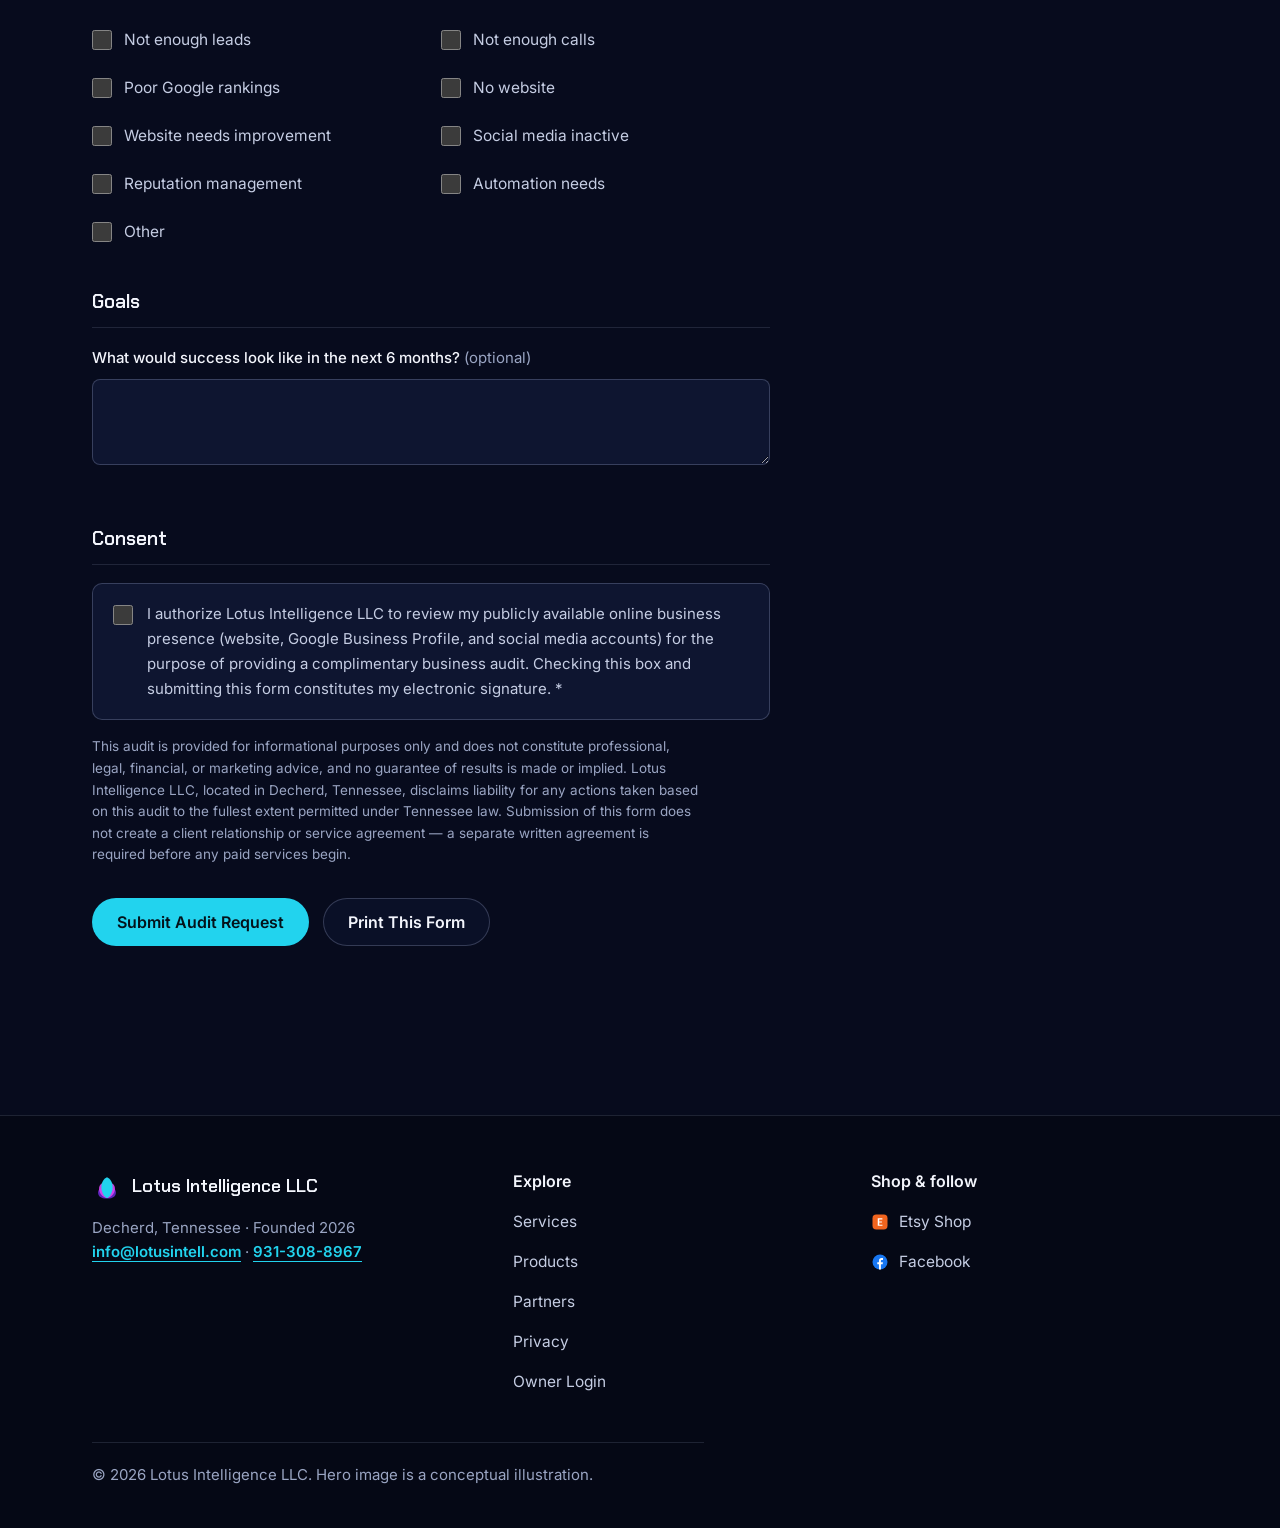
==== commit 81eaef46: "Redesign homepage around 'Local businesses. Connected intelligence.'; add /partners/ - New hero with" ====
--- a/index.html
+++ b/index.html
@@ -1,355 +1,28 @@
 <!DOCTYPE html>
-<html lang="en">
+<html lang="en" class="no-js">
 <head>
 <meta charset="UTF-8">
 <meta name="viewport" content="width=device-width, initial-scale=1.0">
 <title>Lotus Intelligence LLC — Decherd, Tennessee</title>
+<meta name="description" content="Websites, Google Business Profile management, social media management, and business monitoring for small businesses in Franklin County and Middle Tennessee.">
+<link rel="canonical" href="https://lotusintell.com/">
+<meta property="og:title" content="Lotus Intelligence LLC — Practical technology. Stronger local businesses.">
+<meta property="og:description" content="Websites, local search, and business monitoring for small businesses. Rooted in Franklin County, Tennessee.">
+<meta property="og:image" content="https://lotusintell.com/assets/hero-town.jpg">
+<meta name="theme-color" content="#070b1d">
 <link rel="preconnect" href="https://fonts.googleapis.com">
-<link href="https://fonts.googleapis.com/css2?family=Chakra+Petch:wght@400;500;600;700&family=Inter:wght@400;500;600&family=IBM+Plex+Mono:wght@400;500&display=swap" rel="stylesheet">
-<style>
-
-  /* ============ TOKENS ============ */
-  :root{
-    --navy-deep:   #060814;
-    --navy:        #0b0f1f;
-    --navy-panel:  #10172b;
-    --ink:         #0a0c16;
-    --purple:      #a855f7;
-    --purple-dim:  #7c3aed;
-    --magenta:     #d946ef;
-    --cyan:        #22d3ee;
-    --emerald:     #34d399;
-    --emerald-dim: #10b981;
-    --fog:         #b9c3dd;
-    --fog-dim:     #7c86a3;
-    --white:       #eef1fb;
-
-    --display: 'Chakra Petch', sans-serif;
-    --body: 'Inter', sans-serif;
-    --mono: 'IBM Plex Mono', monospace;
-
-    --edge: 1px solid rgba(180,190,230,0.12);
-    --radius: 2px;
-  }
-
-  *{box-sizing:border-box; margin:0; padding:0;}
-  html{scroll-behavior:smooth;}
-  body{
-    background:var(--navy-deep);
-    color:var(--fog);
-    font-family:var(--body);
-    line-height:1.6;
-    overflow-x:hidden;
-    -webkit-font-smoothing:antialiased;
-  }
-  @media (prefers-reduced-motion: reduce){
-    *{animation-duration:0.001ms !important; animation-iteration-count:1 !important; transition-duration:0.001ms !important; scroll-behavior:auto !important;}
-  }
-
-  h1,h2,h3{font-family:var(--display); color:var(--white); font-weight:600; letter-spacing:0.01em;}
-  a{color:inherit; text-decoration:none;}
-  .mono{font-family:var(--mono); letter-spacing:0.14em; text-transform:uppercase;}
-  .wrap{max-width:1180px; margin:0 auto; padding:0 32px;}
-  section{position:relative; padding:140px 0;}
-  @media (max-width:720px){ section{padding:96px 0;} .wrap{padding:0 22px;} }
-
-  ::selection{background:var(--purple); color:var(--white);}
-
-  /* ============ AMBIENT WATER/CITY BACKDROP ============ */
-  .backdrop{
-    position:fixed; inset:0; z-index:0; pointer-events:none;
-    background:
-      radial-gradient(ellipse 60% 40% at 20% 0%, rgba(168,85,247,0.16), transparent 60%),
-      radial-gradient(ellipse 50% 35% at 85% 10%, rgba(34,211,238,0.12), transparent 60%),
-      radial-gradient(ellipse 70% 50% at 50% 100%, rgba(16,185,129,0.10), transparent 65%),
-      var(--navy-deep);
-  }
-  .backdrop::after{
-    content:'';
-    position:absolute; inset:0;
-    background-image:
-      linear-gradient(rgba(180,190,230,0.035) 1px, transparent 1px),
-      linear-gradient(90deg, rgba(180,190,230,0.035) 1px, transparent 1px);
-    background-size:64px 64px;
-    mask-image:linear-gradient(to bottom, black, transparent 70%);
-  }
-
-  /* ============ NAV ============ */
-  header{
-    position:fixed; top:0; left:0; right:0; z-index:100;
-    background:rgba(6,8,20,0.72);
-    backdrop-filter:blur(14px);
-    border-bottom:var(--edge);
-  }
-  .nav{display:flex; align-items:center; justify-content:space-between; padding:18px 32px;}
-  .brand{display:flex; align-items:center; gap:12px;}
-  .brand svg{width:30px; height:30px;}
-  .brand-text{font-family:var(--display); font-size:18px; color:var(--white); font-weight:600; letter-spacing:0.02em;}
-  .nav-links{display:flex; gap:34px; font-family:var(--mono); font-size:11.5px; letter-spacing:0.14em; text-transform:uppercase;}
-  .nav-links a{color:var(--fog-dim); transition:color 0.2s;}
-  .nav-links a:hover{color:var(--cyan);}
-  .nav-cta{
-    font-family:var(--mono); font-size:11px; letter-spacing:0.12em; text-transform:uppercase;
-    padding:10px 18px; border:1px solid var(--purple); color:var(--white);
-    transition:all 0.25s;
-  }
-  .nav-cta:hover{background:var(--purple); box-shadow:0 0 24px rgba(168,85,247,0.5);}
-  .nav-toggle{display:none; flex-direction:column; gap:5px; background:none; border:none; cursor:pointer;}
-  .nav-toggle span{width:22px; height:2px; background:var(--fog);}
-  @media (max-width:860px){
-    .nav-links, .nav-cta{display:none;}
-    .nav-toggle{display:flex;}
-    .nav-links.open{
-      display:flex; flex-direction:column; position:absolute; top:64px; left:0; right:0;
-      background:var(--navy); padding:24px 32px; gap:20px; border-bottom:var(--edge);
-    }
-  }
-
-  /* ============ LOTUS SVG SIGNATURE (reused) ============ */
-  .lotus-mark path{ vector-effect:non-scaling-stroke; }
-
-  /* ============ HERO ============ */
-  .hero{
-    min-height:100vh; display:flex; align-items:center; padding-top:120px;
-    position:relative; overflow:hidden;
-  }
-  .hero-grid{display:grid; grid-template-columns:1.1fr 0.9fr; gap:40px; align-items:center; width:100%;}
-  @media (max-width:900px){ .hero-grid{grid-template-columns:1fr;} .hero-lotus-wrap{order:-1; height:320px;} }
-
-  .eyebrow{
-    font-family:var(--mono); font-size:12px; letter-spacing:0.2em; color:var(--emerald);
-    display:flex; align-items:center; gap:10px; margin-bottom:24px;
-  }
-  .eyebrow::before{content:''; width:26px; height:1px; background:var(--emerald);}
-
-  .hero h1{
-    font-size:clamp(40px, 6vw, 68px); line-height:1.04; margin-bottom:22px;
-    background:linear-gradient(100deg, var(--white) 30%, var(--cyan) 55%, var(--purple) 85%);
-    -webkit-background-clip:text; background-clip:text; -webkit-text-fill-color:transparent;
-  }
-  .hero p.lead{font-size:18px; color:var(--fog); max-width:520px; margin-bottom:38px;}
-  .hero-ctas{display:flex; gap:16px; flex-wrap:wrap;}
-
-  .btn{
-    font-family:var(--mono); font-size:12.5px; letter-spacing:0.1em; text-transform:uppercase;
-    padding:15px 26px; display:inline-flex; align-items:center; gap:10px; cursor:pointer; border:none;
-    transition:all 0.25s ease;
-  }
-  .btn-primary{background:linear-gradient(90deg, var(--purple-dim), var(--magenta)); color:var(--white); box-shadow:0 0 0 rgba(168,85,247,0);}
-  .btn-primary:hover{box-shadow:0 0 32px rgba(217,70,239,0.45); transform:translateY(-1px);}
-  .btn-ghost{border:1px solid rgba(180,190,230,0.3); color:var(--fog);}
-  .btn-ghost:hover{border-color:var(--cyan); color:var(--cyan);}
-
-  .hero-lotus-wrap{position:relative; height:460px; display:flex; align-items:center; justify-content:center;}
-  .water-plane{
-    position:absolute; bottom:6%; left:0; right:0; height:38%;
-    background:linear-gradient(180deg, rgba(34,211,238,0.10), transparent);
-    border-top:1px solid rgba(34,211,238,0.28);
-  }
-  .water-plane::before{
-    content:''; position:absolute; inset:0;
-    background-image:repeating-linear-gradient(90deg, rgba(180,190,230,0.06) 0 2px, transparent 2px 40px);
-    animation:ripple 7s linear infinite;
-  }
-  @keyframes ripple{ to{ background-position:80px 0; } }
-
-  .hero-lotus{ width:78%; max-width:340px; position:relative; z-index:2; filter:drop-shadow(0 0 26px rgba(168,85,247,0.35)); }
-  .hero-lotus-reflect{
-    width:78%; max-width:340px; position:absolute; bottom:20%; z-index:1; transform:scaleY(-1);
-    opacity:0.28; filter:blur(1.5px) drop-shadow(0 0 18px rgba(34,211,238,0.3));
-    -webkit-mask-image:linear-gradient(to bottom, black, transparent 75%);
-    mask-image:linear-gradient(to bottom, black, transparent 75%);
-  }
-  .petal{ animation:bloom 1.6s cubic-bezier(.2,.8,.2,1) backwards; transform-origin:160px 300px; }
-  @keyframes bloom{ from{ transform:scale(0.4) rotate(6deg); opacity:0; } to{ transform:scale(1) rotate(0); opacity:1; } }
-
-  .scroll-cue{
-    position:absolute; bottom:36px; left:50%; transform:translateX(-50%);
-    font-family:var(--mono); font-size:10px; letter-spacing:0.2em; color:var(--fog-dim);
-    display:flex; flex-direction:column; align-items:center; gap:8px;
-  }
-  .scroll-cue span{width:1px; height:34px; background:linear-gradient(var(--cyan), transparent); animation:cueMove 1.8s ease-in-out infinite;}
-  @keyframes cueMove{ 0%,100%{opacity:0.3;} 50%{opacity:1;} }
-
-  /* ============ SECTION HEADERS ============ */
-  .section-head{max-width:640px; margin-bottom:64px;}
-  .section-head h2{font-size:clamp(30px,4vw,42px); margin-bottom:16px;}
-  .section-head p{color:var(--fog-dim); font-size:16px;}
-
-  /* ============ HARMONY CALLOUT ============ */
-  .harmony-callout{padding:80px 0; background:var(--navy-panel); border-top:var(--edge); border-bottom:var(--edge);}
-  @media (max-width:720px){ .harmony-callout{padding:56px 0;} }
-  .harmony-grid{display:grid; grid-template-columns:1.1fr 0.9fr; gap:48px; align-items:center;}
-  @media (max-width:860px){ .harmony-grid{grid-template-columns:1fr;} }
-  .harmony-copy h2{font-size:clamp(26px,3.6vw,36px); margin-bottom:10px;}
-  .harmony-tag{font-family:var(--display); font-size:17px; color:var(--cyan); margin-bottom:16px;}
-  .harmony-copy p.lead{font-size:16px; color:var(--fog); max-width:480px; margin-bottom:26px;}
-  .harmony-chips{display:flex; flex-wrap:wrap; gap:10px;}
-  .chip{
-    font-family:var(--mono); font-size:11px; letter-spacing:0.08em; text-transform:uppercase;
-    color:var(--fog); border:1px solid rgba(180,190,230,0.22); padding:8px 14px;
-  }
-
-  /* ============ ABOUT ============ */
-  .about-grid{display:grid; grid-template-columns:0.85fr 1.15fr; gap:64px; align-items:center;}
-  @media (max-width:860px){ .about-grid{grid-template-columns:1fr;} }
-  .about-mark{ width:100%; max-width:320px; margin:0 auto; }
-  .about-mark .petal-outline{ fill:none; stroke:url(#circuitGrad); stroke-width:1.4; stroke-dasharray:400; stroke-dashoffset:400; }
-  .about-mark.in-view .petal-outline{ animation:draw 2.2s ease forwards; }
-  @keyframes draw{ to{ stroke-dashoffset:0; } }
-
-  .about-copy h3{font-size:15px; letter-spacing:0.05em; color:var(--emerald); margin-bottom:18px; font-family:var(--mono); text-transform:uppercase;}
-  .about-copy h2{margin-bottom:22px;}
-  .about-copy p{margin-bottom:18px; color:var(--fog);}
-
-  .about-stats{display:grid; grid-template-columns:repeat(3,1fr); gap:20px; margin-top:36px;}
-  .stat{border-top:1px solid rgba(180,190,230,0.18); padding-top:14px;}
-  .stat b{display:block; font-family:var(--display); font-size:22px; color:var(--white);}
-  .stat span{font-family:var(--mono); font-size:10.5px; letter-spacing:0.1em; color:var(--fog-dim); text-transform:uppercase;}
-
-  /* ============ SERVICES ============ */
-  .services-grid{display:grid; grid-template-columns:repeat(4,1fr); gap:1px; background:rgba(180,190,230,0.14); border:1px solid rgba(180,190,230,0.14);}
-  @media (max-width:900px){ .services-grid{grid-template-columns:repeat(2,1fr);} }
-  @media (max-width:600px){ .services-grid{grid-template-columns:1fr;} }
-  .card{
-    background:var(--navy-panel); padding:34px 28px; position:relative; overflow:hidden;
-    transition:background 0.3s;
-  }
-  .card:hover{background:#141d38;}
-  .card .tag{
-    position:absolute; top:18px; right:18px; font-family:var(--mono); font-size:9.5px;
-    letter-spacing:0.1em; text-transform:uppercase; color:var(--emerald); border:1px solid rgba(52,211,153,0.4);
-    padding:3px 8px;
-  }
-  .card svg{width:34px; height:34px; margin-bottom:20px;}
-  .card h3{font-size:18px; margin-bottom:6px;}
-  .card .price{display:block; font-family:var(--mono); font-size:12px; color:var(--cyan); letter-spacing:0.05em; margin-bottom:14px;}
-  .card ul{list-style:none; font-size:14px; color:var(--fog-dim);}
-  .card li{padding:5px 0; padding-left:16px; position:relative;}
-  .card li::before{content:''; position:absolute; left:0; top:13px; width:6px; height:1px; background:var(--cyan);}
-  .card.coming{opacity:0.72;}
-  .card.coming .tag{color:var(--purple); border-color:rgba(168,85,247,0.4);}
-
-  /* ============ WHY US ============ */
-  .why-grid{display:grid; grid-template-columns:1fr 1fr; gap:56px; align-items:start;}
-  @media (max-width:860px){ .why-grid{grid-template-columns:1fr;} }
-  .why-copy p{margin-bottom:16px; color:var(--fog);}
-  .why-list{display:grid; grid-template-columns:1fr 1fr; gap:16px;}
-  @media (max-width:520px){ .why-list{grid-template-columns:1fr;} }
-  .why-item{border:var(--edge); padding:20px 18px; background:var(--navy-panel);}
-  .why-item b{display:block; font-family:var(--display); font-size:17px; color:var(--white); margin-bottom:6px;}
-  .why-item span{font-family:var(--mono); font-size:11px; letter-spacing:0.08em; color:var(--fog-dim); text-transform:uppercase;}
-
-  /* ============ LOTIE ============ */
-  .lotie-section{background:linear-gradient(180deg, var(--navy-deep), var(--ink) 40%, var(--navy-deep));}
-  .lotie-grid{display:grid; grid-template-columns:0.9fr 1.1fr; gap:64px; align-items:center;}
-  @media (max-width:860px){ .lotie-grid{grid-template-columns:1fr;} }
-
-  .lotie-orb{width:100%; max-width:320px; margin:0 auto; position:relative; aspect-ratio:1;}
-  .ring{position:absolute; inset:0; border-radius:50%; border:1px solid rgba(34,211,238,0.35);}
-  .ring.r2{inset:14%; border-color:rgba(168,85,247,0.35); animation:spin 18s linear infinite;}
-  .ring.r3{inset:28%; border-color:rgba(52,211,153,0.4); animation:spin 12s linear infinite reverse;}
-  @keyframes spin{ to{ transform:rotate(360deg);} }
-  .orb-core{position:absolute; inset:36%; border-radius:50%; background:radial-gradient(circle at 40% 35%, rgba(217,70,239,0.55), rgba(10,12,22,0.9) 70%); box-shadow:0 0 50px rgba(168,85,247,0.45), inset 0 0 30px rgba(34,211,238,0.3); display:flex; align-items:center; justify-content:center;}
-  .orb-core svg{width:52%; height:52%; filter:drop-shadow(0 0 8px rgba(34,211,238,0.6));}
-
-  .lotie-functions{display:grid; grid-template-columns:1fr 1fr; gap:14px; margin-top:32px;}
-  .func{border:var(--edge); padding:14px 16px; font-family:var(--mono); font-size:12px; letter-spacing:0.06em; color:var(--fog); text-transform:uppercase;}
-  .func b{display:block; color:var(--cyan); font-size:10px; letter-spacing:0.1em; margin-bottom:4px;}
-
-  /* ============ FUTURE VISION (timeline — genuine sequence) ============ */
-  .timeline{display:grid; grid-template-columns:repeat(3,1fr); gap:28px;}
-  @media (max-width:860px){ .timeline{grid-template-columns:1fr;} }
-  .tl-col{border-top:2px solid; padding-top:20px;}
-  .tl-col.now{border-color:var(--emerald);}
-  .tl-col.soon{border-color:var(--cyan);}
-  .tl-col.future{border-color:var(--purple);}
-  .tl-num{font-family:var(--mono); font-size:11px; letter-spacing:0.14em; text-transform:uppercase; margin-bottom:10px; display:block;}
-  .tl-col.now .tl-num{color:var(--emerald);}
-  .tl-col.soon .tl-num{color:var(--cyan);}
-  .tl-col.future .tl-num{color:var(--purple);}
-  .tl-col h3{font-size:19px; margin-bottom:16px;}
-  .tl-col ul{list-style:none; font-size:14.5px; color:var(--fog-dim);}
-  .tl-col li{padding:8px 0; border-bottom:1px solid rgba(180,190,230,0.08);}
-
-  /* ============ CONTACT ============ */
-  .contact-grid{display:grid; grid-template-columns:1fr; gap:48px;}
-  .audit-form fieldset{border:none; padding:0; margin:0 0 30px 0;}
-  .audit-form legend{
-    font-family:var(--mono); font-size:11.5px; letter-spacing:0.12em; text-transform:uppercase;
-    color:var(--emerald); margin-bottom:16px; padding:0; width:100%; border-bottom:1px solid rgba(180,190,230,0.14); padding-bottom:8px;
-  }
-  .field-grid{display:grid; grid-template-columns:1fr 1fr; gap:0 20px;}
-  @media (max-width:600px){ .field-grid{grid-template-columns:1fr;} }
-  .field .optional{color:var(--fog-dim); font-weight:400; text-transform:none; letter-spacing:0; font-family:var(--body);}
-  .check-grid{display:grid; grid-template-columns:1fr 1fr; gap:10px 20px; margin-bottom:8px;}
-  @media (max-width:600px){ .check-grid{grid-template-columns:1fr;} }
-  .check-item{display:flex; align-items:center; gap:10px; font-size:14px; color:var(--fog);}
-  .check-item input{width:16px; height:16px; accent-color:var(--cyan); flex-shrink:0;}
-  .consent-box{border:var(--edge); background:var(--navy-panel); padding:18px 20px; margin-bottom:8px;}
-  .consent-box label{display:flex; gap:12px; align-items:flex-start; font-size:14px; color:var(--fog); cursor:pointer;}
-  .consent-box input{width:17px; height:17px; margin-top:2px; accent-color:var(--cyan); flex-shrink:0;}
-  .fine-print{font-size:11.5px; line-height:1.6; color:var(--fog-dim); margin-top:16px; padding-top:16px; border-top:1px solid rgba(180,190,230,0.1);}
-  .form-actions{display:flex; gap:14px; flex-wrap:wrap; align-items:center; margin-top:8px;}
-  .print-signature{display:none;}
-
-  @media print{
-    header, .backdrop, .hero, #about, #services, #why, #lotie, #vision, footer, .btn-ghost, .scroll-cue{display:none !important;}
-    body{background:#fff !important; color:#000 !important;}
-    #contact{padding:20px 0 !important;}
-    section#contact *{color:#000 !important; background:transparent !important; box-shadow:none !important;}
-    .field input, .field select, .field textarea{border:1px solid #000 !important;}
-    .contact-info{display:none !important;}
-    .form-actions{display:none !important;}
-    .print-signature{display:block !important; margin-top:30px; font-size:13px;}
-    .print-signature .sig-line{display:inline-block; width:260px; border-bottom:1px solid #000; margin:0 10px;}
-  }
-
-  .field{margin-bottom:20px;}
-  .field label{display:block; font-family:var(--mono); font-size:10.5px; letter-spacing:0.1em; text-transform:uppercase; color:var(--fog-dim); margin-bottom:8px;}
-  .field input, .field textarea, .field select{
-    width:100%; background:var(--navy-panel); border:var(--edge); color:var(--white);
-    padding:13px 14px; font-family:var(--body); font-size:14px; outline:none; transition:border-color 0.2s;
-  }
-  .field input:focus, .field textarea:focus, .field select:focus{border-color:var(--cyan);}
-
-  .contact-info h3{font-size:15px; letter-spacing:0.05em; color:var(--emerald); margin-bottom:20px; font-family:var(--mono); text-transform:uppercase;}
-  .info-line{display:flex; gap:14px; margin-bottom:18px; align-items:flex-start;}
-  .info-line svg{width:18px; height:18px; flex-shrink:0; margin-top:2px; color:var(--cyan);}
-  .info-line b{display:block; color:var(--white); font-size:14px;}
-  .info-line span{font-size:13.5px; color:var(--fog-dim);}
-
-  footer{border-top:var(--edge); padding:44px 0; background:var(--ink);}
-  .footer-grid{display:flex; justify-content:space-between; align-items:center; flex-wrap:wrap; gap:20px;}
-  .footer-brand{display:flex; align-items:center; gap:10px;}
-  .footer-brand svg{width:22px; height:22px;}
-  .footer-meta{font-family:var(--mono); font-size:11px; letter-spacing:0.08em; color:var(--fog-dim); text-transform:uppercase; text-align:right;}
-  .footer-meta div{margin-bottom:4px;}
-
-  /* reveal-on-scroll */
-  .reveal{opacity:0; transform:translateY(24px); transition:opacity 0.7s ease, transform 0.7s ease;}
-  .reveal.in-view{opacity:1; transform:translateY(0);}
-
-</style>
+<link rel="preconnect" href="https://fonts.gstatic.com" crossorigin>
+<link href="https://fonts.googleapis.com/css2?family=Chakra+Petch:wght@500;600&family=Inter:wght@400;500;600&display=swap" rel="stylesheet">
+<link rel="preload" as="image" href="/assets/hero-town.webp" imagesrcset="/assets/hero-town-960.webp 960w, /assets/hero-town.webp 1672w" imagesizes="100vw">
+<link rel="stylesheet" href="/assets/site.css">
+<script>document.documentElement.classList.remove('no-js');</script>
 </head>
 <body>
-
-<div class="backdrop"></div>
-
-<svg width="0" height="0" style="position:absolute">
+<a class="skip" href="#main">Skip to content</a>
+
+<!-- Icon & brand symbols (decorative; every use is paired with visible text) -->
+<svg width="0" height="0" style="position:absolute" aria-hidden="true" focusable="false">
   <defs>
-    <linearGradient id="circuitGrad" x1="0" y1="0" x2="1" y2="1">
-      <stop offset="0%" stop-color="#22d3ee"/>
-      <stop offset="50%" stop-color="#a855f7"/>
-      <stop offset="100%" stop-color="#34d399"/>
-    </linearGradient>
-    <linearGradient id="petalFill" x1="0" y1="0" x2="0" y2="1">
-      <stop offset="0%" stop-color="#d946ef"/>
-      <stop offset="100%" stop-color="#7c3aed"/>
-    </linearGradient>
-  </defs>
-  <defs>
-    <!-- Colorful brand mark: 5 broad, rounded petals, used for nav / footer / LotiE core -->
     <symbol id="lotusIconFilled" viewBox="0 0 40 40">
       <g transform="rotate(40 20 35)"><path d="M20,35 C12,31 12,21 20,19 C28,21 28,31 20,35 Z" fill="#6d28d9" opacity="0.85"/></g>
       <g transform="rotate(-40 20 35)"><path d="M20,35 C12,31 12,21 20,19 C28,21 28,31 20,35 Z" fill="#6d28d9" opacity="0.85"/></g>
@@ -357,285 +30,330 @@
       <g transform="rotate(-18 20 35)"><path d="M20,35 C11,30 11,16 20,14 C29,16 29,30 20,35 Z" fill="#d946ef" opacity="0.92"/></g>
       <path d="M20,35 C10,29 10,11 20,7 C30,11 30,29 20,35 Z" fill="#22d3ee"/>
     </symbol>
-    <!-- Line-art mark: same broad-petal geometry, stroke only, colored via currentColor -->
-    <symbol id="lotusIcon" viewBox="0 0 40 40">
-      <g transform="rotate(40 20 35)"><path d="M20,35 C12,31 12,21 20,19 C28,21 28,31 20,35 Z" fill="none" stroke="currentColor" stroke-width="1.3"/></g>
-      <g transform="rotate(-40 20 35)"><path d="M20,35 C12,31 12,21 20,19 C28,21 28,31 20,35 Z" fill="none" stroke="currentColor" stroke-width="1.3"/></g>
-      <g transform="rotate(18 20 35)"><path d="M20,35 C11,30 11,16 20,14 C29,16 29,30 20,35 Z" fill="none" stroke="currentColor" stroke-width="1.3"/></g>
-      <g transform="rotate(-18 20 35)"><path d="M20,35 C11,30 11,16 20,14 C29,16 29,30 20,35 Z" fill="none" stroke="currentColor" stroke-width="1.3"/></g>
-      <path d="M20,35 C10,29 10,11 20,7 C30,11 30,29 20,35 Z" fill="none" stroke="currentColor" stroke-width="1.3"/>
-    </symbol>
+    <symbol id="i-etsy" viewBox="0 0 24 24"><rect x="2" y="2" width="20" height="20" rx="5" fill="#F1641E"/><path d="M9 7h6.2v1.6H11v2.6h3.6v1.6H11v2.8h4.3V17H9z" fill="#fff"/></symbol>
+    <symbol id="i-facebook" viewBox="0 0 24 24"><circle cx="12" cy="12" r="10" fill="#1877F2"/><path d="M13.2 21.9v-7h2.3l.4-2.7h-2.7v-1.7c0-.8.3-1.3 1.4-1.3H16V6.8c-.3 0-1.1-.1-2-.1-2 0-3.4 1.2-3.4 3.5v2H8.4v2.7h2.2v7z" fill="#fff"/></symbol>
+    <symbol id="i-ext" viewBox="0 0 24 24"><path d="M14 4h6v6M20 4l-9 9M18 14v5a1 1 0 0 1-1 1H5a1 1 0 0 1-1-1V7a1 1 0 0 1 1-1h5" fill="none" stroke="currentColor" stroke-width="2" stroke-linecap="round" stroke-linejoin="round"/></symbol>
+    <symbol id="i-trades" viewBox="0 0 24 24"><path d="M14.7 6.3a4 4 0 0 0-5.4 5.2L3 17.8 6.2 21l6.3-6.3a4 4 0 0 0 5.2-5.4l-2.6 2.6-2.4-.6-.6-2.4z"/></symbol>
+    <symbol id="i-store" viewBox="0 0 24 24"><path d="M3 9l1.5-5h15L21 9M3 9h18M3 9a3 3 0 0 0 6 0 3 3 0 0 0 6 0 3 3 0 0 0 6 0M5 12v8h14v-8M10 20v-5h4v5"/></symbol>
+    <symbol id="i-office" viewBox="0 0 24 24"><path d="M4 21V4h11v17M15 9h5v12M2 21h20M8 8h3M8 12h3M8 16h3"/></symbol>
+    <symbol id="i-pulse" viewBox="0 0 24 24"><path d="M3 12h4l2-6 4 12 2-6h6"/></symbol>
   </defs>
 </svg>
 
-<header>
-  <div class="nav">
-    <div class="brand">
-      <svg class="lotus-mark" viewBox="0 0 40 40"><use href="#lotusIconFilled"/></svg>
-      <span class="brand-text">Lotus Intelligence</span>
-    </div>
-    <nav class="nav-links" id="navLinks">
-      <a href="#about">About</a>
-      <a href="#services">Services</a>
-      <a href="/products/">Products</a>
-      <a href="https://portal.lotusintell.com/app/owner">Owner Login</a>
-      <a href="#why">Why Us</a>
-      <a href="#lotie">LotiE AI</a>
-      <a href="#vision">Vision</a>
-      <a href="#contact">Contact</a>
+<header class="site-header">
+  <div class="wrap nav">
+    <a class="brand" href="/" aria-label="Lotus Intelligence home">
+      <svg viewBox="0 0 40 40" aria-hidden="true"><use href="#lotusIconFilled"/></svg>
+      <span>Lotus Intelligence</span>
+    </a>
+    <button class="nav-toggle" id="navToggle" type="button" aria-expanded="false" aria-controls="navLinks">
+      <svg viewBox="0 0 24 24" aria-hidden="true"><path d="M4 7h16M4 12h16M4 17h16" stroke="currentColor" stroke-width="2" stroke-linecap="round"/></svg>
+      <span class="sr-only">Menu</span>
+    </button>
+    <nav aria-label="Main navigation">
+      <ul class="nav-links" id="navLinks">
+        <li><a href="#services">Services</a></li>
+        <li><a href="#products">Products</a></li>
+        <li><a href="https://www.etsy.com/shop/LotusIntellTools" target="_blank" rel="noopener noreferrer"><svg aria-hidden="true"><use href="#i-etsy"/></svg>Shop<span class="sr-only"> on Etsy (opens in a new tab)</span></a></li>
+        <li><a href="/partners/">Partners</a></li>
+        <li><a href="#about">About</a></li>
+        <li><a href="#contact">Contact</a></li>
+        <li><a href="https://portal.lotusintell.com/app/owner">Owner Login</a></li>
+        <li><a class="nav-cta" href="#contact">Free Business Audit</a></li>
+      </ul>
     </nav>
-    <a href="#contact" class="nav-cta">Schedule Consultation</a>
-    <button class="nav-toggle" id="navToggle" aria-label="Menu"><span></span><span></span><span></span></button>
   </div>
 </header>
 
+<main id="main">
+
 <!-- ============ HERO ============ -->
-<section class="hero" id="top">
-  <div class="wrap hero-grid">
-    <div>
-      <div class="eyebrow">Decherd, Tennessee &middot; Est. 2026</div>
-      <h1>Local roots.<br>Intelligent infrastructure.</h1>
-      <p class="lead">Lotus Intelligence helps local businesses grow through AI, automation, and intelligent operations. Serving Franklin County and beyond.</p>
+<section class="hero" id="top" aria-labelledby="hero-title">
+  <!-- Static artwork layer. Conceptual brand illustration — not a photo of a Lotus facility. -->
+  <div class="hero-art" aria-hidden="true">
+    <picture>
+      <source type="image/webp" srcset="/assets/hero-town-960.webp 960w, /assets/hero-town.webp 1672w" sizes="100vw">
+      <img src="/assets/hero-town.jpg" alt="" width="1672" height="941" fetchpriority="high" decoding="async">
+    </picture>
+  </div>
+  <div class="wrap">
+    <div class="hero-content">
+      <p class="kicker">Lotus Intelligence LLC · Decherd, Tennessee</p>
+      <h1 id="hero-title"><span>Practical technology.</span> <span class="accent">Stronger local businesses.</span></h1>
+      <p class="lead">Websites, local search, and business monitoring for small businesses—with AI tools and locally operated compute capacity growing alongside them.</p>
       <div class="hero-ctas">
-        <a href="#contact" class="btn btn-primary">Get Free Business Audit →</a>
-        <a href="#contact" class="btn btn-ghost">Schedule Consultation</a>
-      </div>
-    </div>
-    <div class="hero-lotus-wrap">
-      <svg class="hero-lotus-reflect" viewBox="0 0 320 320" xmlns="http://www.w3.org/2000/svg">
-        <g transform="translate(0,600) scale(1,-1)">
-          <g transform="rotate(54 160 300)"><path class="petal" style="animation-delay:.05s" d="M160,300 C122,270 122,205 160,190 C198,205 198,270 160,300 Z" fill="#6d28d9"/></g>
-          <g transform="rotate(-54 160 300)"><path class="petal" style="animation-delay:.05s" d="M160,300 C122,270 122,205 160,190 C198,205 198,270 160,300 Z" fill="#6d28d9"/></g>
-          <g transform="rotate(32 160 300)"><path class="petal" style="animation-delay:.14s" d="M160,300 C105,265 105,165 160,140 C215,165 215,265 160,300 Z" fill="#a855f7"/></g>
-          <g transform="rotate(-32 160 300)"><path class="petal" style="animation-delay:.14s" d="M160,300 C105,265 105,165 160,140 C215,165 215,265 160,300 Z" fill="#a855f7"/></g>
-          <path class="petal" style="animation-delay:.28s" d="M160,300 C90,255 90,105 160,70 C230,105 230,255 160,300 Z" fill="#22d3ee"/>
-        </g>
-      </svg>
-      <svg class="hero-lotus" viewBox="0 0 320 320" xmlns="http://www.w3.org/2000/svg">
-        <g transform="rotate(54 160 300)"><path class="petal" style="animation-delay:.05s" d="M160,300 C122,270 122,205 160,190 C198,205 198,270 160,300 Z" fill="#6d28d9" opacity="0.88"/></g>
-        <g transform="rotate(-54 160 300)"><path class="petal" style="animation-delay:.05s" d="M160,300 C122,270 122,205 160,190 C198,205 198,270 160,300 Z" fill="#6d28d9" opacity="0.88"/></g>
-        <g transform="rotate(32 160 300)"><path class="petal" style="animation-delay:.16s" d="M160,300 C105,265 105,165 160,140 C215,165 215,265 160,300 Z" fill="#a855f7" opacity="0.92"/></g>
-        <g transform="rotate(-32 160 300)"><path class="petal" style="animation-delay:.16s" d="M160,300 C105,265 105,165 160,140 C215,165 215,265 160,300 Z" fill="#a855f7" opacity="0.92"/></g>
-        <g transform="rotate(14 160 300)"><path class="petal" style="animation-delay:.28s" d="M160,300 C95,260 95,140 160,110 C225,140 225,260 160,300 Z" fill="#d946ef"/></g>
-        <g transform="rotate(-14 160 300)"><path class="petal" style="animation-delay:.28s" d="M160,300 C95,260 95,140 160,110 C225,140 225,260 160,300 Z" fill="#d946ef"/></g>
-        <path class="petal" style="animation-delay:.4s" d="M160,300 C90,255 90,105 160,70 C230,105 230,255 160,300 Z" fill="#22d3ee"/>
-        <circle class="petal" style="animation-delay:.52s" cx="150" cy="292" r="3" fill="#34d399"/>
-        <circle class="petal" style="animation-delay:.56s" cx="170" cy="292" r="3" fill="#eef1fb"/>
-        <circle class="petal" style="animation-delay:.6s" cx="160" cy="284" r="3.5" fill="#34d399"/>
-      </svg>
-      <div class="water-plane"></div>
-    </div>
-  </div>
-  <div class="scroll-cue"><span></span>SCROLL</div>
-</section>
-
-<!-- ============ HARMONY CALLOUT ============ -->
-<section class="harmony-callout">
-  <div class="wrap harmony-grid">
-    <div class="harmony-copy reveal">
-      <div class="eyebrow">Now Available</div>
-      <h2>Harmony Hub</h2>
-      <div class="harmony-tag">Your household, on the same page.</div>
-      <p class="lead">Groceries, meals, schedules, chores and reminders — one shared place your whole household can actually use. Type it the way you'd say it, Harmony sorts it out.</p>
-      <a href="/harmony" class="btn btn-primary js-utm-forward">Explore Harmony →</a>
-    </div>
-    <div class="harmony-chips reveal">
-      <span class="chip">Groceries</span>
-      <span class="chip">Meals</span>
-      <span class="chip">Schedules</span>
-      <span class="chip">Chores</span>
-      <span class="chip">Reminders</span>
-      <span class="chip">Up to 12 members</span>
-      <span class="chip">No ads</span>
-    </div>
-  </div>
-</section>
-
-<!-- ============ ABOUT ============ -->
-<section id="about">
-  <div class="wrap about-grid">
-    <div class="about-mark reveal">
-      <svg viewBox="0 0 320 320" width="100%">
-        <g transform="rotate(50 160 290)"><path class="petal-outline" style="stroke-dasharray:320; stroke-dashoffset:320;" d="M160,290 C125,262 125,205 160,192 C195,205 195,262 160,290 Z"/></g>
-        <g transform="rotate(-50 160 290)"><path class="petal-outline" style="stroke-dasharray:320; stroke-dashoffset:320; animation-delay:.1s;" d="M160,290 C125,262 125,205 160,192 C195,205 195,262 160,290 Z"/></g>
-        <g transform="rotate(26 160 290)"><path class="petal-outline" style="stroke-dasharray:420; stroke-dashoffset:420; animation-delay:.2s;" d="M160,290 C112,255 112,150 160,128 C208,150 208,255 160,290 Z"/></g>
-        <g transform="rotate(-26 160 290)"><path class="petal-outline" style="stroke-dasharray:420; stroke-dashoffset:420; animation-delay:.3s;" d="M160,290 C112,255 112,150 160,128 C208,150 208,255 160,290 Z"/></g>
-        <path class="petal-outline" style="stroke-dasharray:560; stroke-dashoffset:560; animation-delay:.4s;" d="M160,290 C95,248 95,95 160,60 C225,95 225,248 160,290 Z"/>
-        <circle cx="145" cy="282" r="3" fill="#34d399"/>
-        <circle cx="175" cy="282" r="3" fill="#22d3ee"/>
-        <circle cx="160" cy="270" r="3.5" fill="#a855f7"/>
-      </svg>
-    </div>
-    <div class="about-copy reveal">
-      <h3>Rooted locally. Built for the future.</h3>
-      <h2>The lotus grows in the muddiest water — and reaches the clearest light.</h2>
-      <p>Lotus Intelligence LLC was founded in Decherd, Tennessee, to bring modern AI tools, automation, analytics, and intelligent business systems to local businesses that often don't have access to enterprise-level technology.</p>
-      <p>Our goal is to help small businesses compete using practical technology that creates measurable results — built for HVAC, plumbing, electrical, pest control, roofing, real estate, and landscaping companies across Winchester, Decherd, Estill Springs, Tullahoma, Manchester, and Sewanee.</p>
-      <div class="about-stats">
-        <div class="stat"><b>2026</b><span>Founded</span></div>
-        <div class="stat"><b>TN</b><span>Decherd Based</span></div>
-        <div class="stat"><b>AI-First</b><span>Local Priority</span></div>
-      </div>
-    </div>
-  </div>
-</section>
-
-<!-- ============ SERVICES ============ -->
-<section id="services">
-  <div class="wrap">
-    <div class="section-head reveal">
-      <div class="eyebrow">What We Do</div>
-      <h2>Services built for businesses that don't have an IT department.</h2>
-      <p>Every service below is live and deliverable today. We start every engagement with a free business audit, then quote based on your actual scope — no guessing, no one-size-fits-all pricing.</p>
-    </div>
-  </div>
-  <div class="wrap" style="padding:0;">
-    <div class="services-grid">
-      <div class="card reveal">
-        <svg viewBox="0 0 40 40" style="color:#34d399"><use href="#lotusIcon"/></svg>
-        <h3>Google Business Profile</h3>
-        <span class="price">Custom Quote</span>
+        <a class="btn btn-primary" href="#contact">Get a Free Business Audit</a>
+        <a class="btn btn-secondary" href="/partners/">Explore Partnership Opportunities</a>
+      </div>
+      <p class="support">Rooted in Franklin County. Serving Middle Tennessee and businesses remotely.</p>
+    </div>
+  </div>
+  <p class="art-note">Illustration</p>
+</section>
+
+<!-- ============ CONNECTED BUSINESS EXPERIENCE ============ -->
+<section class="connected" id="connected" aria-labelledby="connected-title">
+  <span class="anchor" id="why"></span>
+  <div class="wrap">
+    <div class="section-head">
+      <h2 id="connected-title">Your business, better connected.</h2>
+      <p>Four services that work together so customers can find you, reach you, and see current information—while we watch for problems that need follow-up.</p>
+      <p class="example-note">The businesses shown are illustrative examples, not current clients.</p>
+    </div>
+    <div class="connected-grid">
+      <div class="net-wrap">
+        <svg class="net" viewBox="0 0 600 580" role="img" aria-labelledby="net-title">
+          <title id="net-title">Illustration: a Lotus hub connected to three example businesses — a trades business, a storefront, and an office</title>
+          <!-- faint tracks so the shape reads before anything lights up -->
+          <path class="track" d="M300,290 C240,250 170,190 120,130"/>
+          <path class="track" d="M300,290 C360,250 430,190 480,130"/>
+          <path class="track" d="M300,290 C300,350 300,410 300,470"/>
+          <path class="track" d="M120,130 Q300,40 480,130 Q470,380 300,470 Q130,380 120,130"/>
+
+          <g data-conn="gbp">
+            <path class="link" pathLength="1" d="M300,290 C240,250 170,190 120,130"/>
+            <circle class="spark" r="5" cx="300" cy="290"/>
+            <circle class="node-bg" cx="120" cy="130" r="46"/>
+            <svg class="node-icon" x="100" y="110" width="40" height="40" viewBox="0 0 24 24"><use href="#i-trades"/></svg>
+            <text class="node-label" x="120" y="204">Trades business</text>
+          </g>
+          <g data-conn="web">
+            <path class="link" pathLength="1" d="M300,290 C360,250 430,190 480,130"/>
+            <circle class="spark" r="5" cx="300" cy="290"/>
+            <circle class="node-bg" cx="480" cy="130" r="46"/>
+            <svg class="node-icon" x="460" y="110" width="40" height="40" viewBox="0 0 24 24"><use href="#i-store"/></svg>
+            <text class="node-label" x="480" y="204">Storefront</text>
+          </g>
+          <g data-conn="social">
+            <path class="link" pathLength="1" d="M300,290 C300,350 300,410 300,470"/>
+            <circle class="spark" r="5" cx="300" cy="290"/>
+            <circle class="node-bg" cx="300" cy="470" r="46"/>
+            <svg class="node-icon" x="280" y="450" width="40" height="40" viewBox="0 0 24 24"><use href="#i-office"/></svg>
+            <text class="node-label" x="300" y="544">Office</text>
+          </g>
+          <g data-conn="monitor">
+            <path class="link ring-link" pathLength="1" d="M120,130 Q300,40 480,130 Q470,380 300,470 Q130,380 120,130"/>
+            <circle class="spark" r="5" cx="120" cy="130"/>
+          </g>
+
+          <circle class="hub-bg" cx="300" cy="290" r="54"/>
+          <svg x="268" y="258" width="64" height="64" viewBox="0 0 40 40"><use href="#lotusIconFilled"/></svg>
+        </svg>
+        <p class="net-caption">Lotus at the center. Example businesses around it.</p>
+      </div>
+
+      <ol class="steps">
+        <li class="step" data-step="gbp">
+          <span class="step-node" aria-hidden="true"><svg viewBox="0 0 24 24"><use href="#i-trades"/></svg></span>
+          <div class="step-body">
+            <span class="step-service">Google Business Profile</span>
+            <h3>Be easier to find.</h3>
+            <p>Google Business Profile setup and management help customers find accurate information about your business.</p>
+          </div>
+        </li>
+        <li class="step" data-step="web">
+          <span class="step-node" aria-hidden="true"><svg viewBox="0 0 24 24"><use href="#i-store"/></svg></span>
+          <div class="step-body">
+            <span class="step-service">Website development</span>
+            <h3>Give customers a clear next step.</h3>
+            <p>Business websites make your services easier to understand and your business easier to contact.</p>
+          </div>
+        </li>
+        <li class="step" data-step="social">
+          <span class="step-node" aria-hidden="true"><svg viewBox="0 0 24 24"><use href="#i-office"/></svg></span>
+          <div class="step-body">
+            <span class="step-service">Social media management</span>
+            <h3>Keep your presence active.</h3>
+            <p>Social content planning and management help keep your business information current.</p>
+          </div>
+        </li>
+        <li class="step" data-step="monitor">
+          <span class="step-node" aria-hidden="true"><svg viewBox="0 0 24 24"><use href="#i-pulse"/></svg></span>
+          <div class="step-body">
+            <span class="step-service">Business monitoring</span>
+            <h3>Know when something needs attention.</h3>
+            <p>Website and service monitoring help identify issues that need follow-up.</p>
+          </div>
+        </li>
+      </ol>
+    </div>
+  </div>
+</section>
+
+<!-- ============ AVAILABLE SERVICES ============ -->
+<section id="services" aria-labelledby="services-title">
+  <div class="wrap">
+    <div class="section-head">
+      <p class="kicker">Available services</p>
+      <h2 id="services-title">What we deliver today.</h2>
+      <p>Every engagement starts with a free business audit. We quote based on your actual scope—no one-size-fits-all pricing.</p>
+    </div>
+    <div class="grid-4">
+      <article class="card">
+        <span class="status now">Available</span>
+        <h3>Website Development</h3>
+        <ul>
+          <li>Business websites</li>
+          <li>Landing pages</li>
+          <li>Hosting guidance</li>
+          <li>Maintenance</li>
+        </ul>
+        <p class="meta">Custom quote</p>
+      </article>
+      <article class="card">
+        <span class="status now">Available</span>
+        <h3>Google Business Profile Management</h3>
         <ul>
           <li>Profile setup &amp; verification</li>
-          <li>Optimization &amp; ranking improvements</li>
+          <li>Profile optimization</li>
           <li>Review &amp; photo management</li>
           <li>Posting strategy</li>
         </ul>
-      </div>
-      <div class="card reveal">
-        <svg viewBox="0 0 40 40" style="color:#22d3ee"><use href="#lotusIcon"/></svg>
-        <h3>Website Development</h3>
-        <span class="price">Custom Quote</span>
-        <ul>
-          <li>Business websites</li>
-          <li>Landing &amp; lead generation pages</li>
-          <li>Hosting guidance</li>
-          <li>Maintenance</li>
-        </ul>
-      </div>
-      <div class="card reveal">
-        <svg viewBox="0 0 40 40" style="color:#a855f7"><use href="#lotusIcon"/></svg>
+        <p class="meta">Custom quote</p>
+      </article>
+      <article class="card">
+        <span class="status now">Available</span>
         <h3>Social Media Management</h3>
-        <span class="price">Custom Quote</span>
         <ul>
           <li>Facebook &amp; Instagram</li>
           <li>Content planning</li>
-          <li>AI-assisted content creation</li>
+          <li>AI-assisted content drafting</li>
           <li>Scheduling</li>
         </ul>
-      </div>
-      <div class="card reveal">
-        <svg viewBox="0 0 40 40" style="color:#34d399"><use href="#lotusIcon"/></svg>
+        <p class="meta">Custom quote</p>
+      </article>
+      <article class="card">
+        <span class="status now">Available</span>
         <h3>Business Monitoring</h3>
-        <span class="price">Custom Quote</span>
         <ul>
           <li>Website &amp; service monitoring</li>
           <li>Performance tracking</li>
           <li>Alerts</li>
           <li>Reporting</li>
         </ul>
-      </div>
-    </div>
-  </div>
-</section>
-
-<!-- ============ WHY US ============ -->
-<section id="why">
-  <div class="wrap why-grid">
-    <div class="why-copy reveal">
-      <div class="eyebrow">Small Business Focused</div>
-      <h2>We don't sell "AI." We sell results you can measure.</h2>
-      <p>We help local businesses use practical AI, automation, websites, and digital tools — without enterprise-level costs, complicated software, or expensive consulting engagements.</p>
-      <p>No jargon. No long contracts. Just solutions designed to help local businesses save time, improve visibility, and generate more leads.</p>
-    </div>
-    <div class="why-list reveal">
-      <div class="why-item"><b>More Calls</b><span>Show up when customers search</span></div>
-      <div class="why-item"><b>More Leads</b><span>Websites that convert visitors</span></div>
-      <div class="why-item"><b>Better Visibility</b><span>Google, reviews, social presence</span></div>
-      <div class="why-item"><b>Less Time Wasted</b><span>We handle the busywork</span></div>
-    </div>
+        <p class="meta">Custom quote</p>
+      </article>
+    </div>
+  </div>
+</section>
+
+<!-- ============ BUSINESS STRUCTURE ============ -->
+<section class="structure" aria-labelledby="structure-title">
+  <span class="anchor" id="vision"></span>
+  <div class="wrap">
+    <div class="section-head">
+      <h2 id="structure-title">What's available, what's operating, and what's in development.</h2>
+      <p>We only sell what we can deliver. Here is exactly where each part of Lotus Intelligence stands.</p>
+    </div>
+    <div class="grid-3">
+      <article class="card">
+        <span class="status now">Available services</span>
+        <h3>Ready to quote today</h3>
+        <p>Website development, Google Business Profile management, social media management, and business monitoring.</p>
+        <div class="actions"><a class="text-link" href="#services">See service details</a></div>
+      </article>
+      <article class="card">
+        <span class="status pilot">Operating compute pilot</span>
+        <h3>An early GPU rental operation</h3>
+        <p>Lotus operates an initial GPU rental pilot through Lium. This is an early operation—not a completed data center, and not a promise of available rental capacity.</p>
+        <div class="actions"><a class="text-link" href="/partners/">Read about the pilot</a></div>
+      </article>
+      <article class="card">
+        <span class="status dev">In development</span>
+        <h3>Not yet available to purchase</h3>
+        <p>AI assistants, workflow automation, and expanded hosting infrastructure. We'll offer these once they're ready to deliver.</p>
+      </article>
+    </div>
+  </div>
+</section>
+
+<!-- ============ PRODUCTS ============ -->
+<section id="products" aria-labelledby="products-title">
+  <div class="wrap">
+    <div class="section-head">
+      <p class="kicker">Products</p>
+      <h2 id="products-title">Tools from Lotus Intelligence.</h2>
+    </div>
+    <div class="grid-2">
+      <article class="card product-card">
+        <span class="status now">Available</span>
+        <h3>Harmony Hub</h3>
+        <p><strong>Your household, on the same page.</strong> Groceries, meals, schedules, chores and reminders—one shared place your whole household can actually use. Type it the way you'd say it, Harmony sorts it out.</p>
+        <div class="chips"><span class="chip">Up to 12 members</span><span class="chip">No ads</span></div>
+        <div class="actions"><a class="btn btn-primary js-utm-forward" href="/harmony">Explore Harmony</a></div>
+      </article>
+      <article class="card product-card">
+        <span class="status now">On Etsy</span>
+        <h3>Lotus Intelligence Etsy Shop</h3>
+        <p>Downloadable tools for small-business operations, sold through our official Etsy shop.</p>
+        <div class="actions">
+          <a class="btn btn-secondary" href="https://www.etsy.com/shop/LotusIntellTools" target="_blank" rel="noopener noreferrer"><svg aria-hidden="true"><use href="#i-etsy"/></svg>Visit Our Etsy Shop<span class="sr-only"> (opens in a new tab)</span></a>
+        </div>
+      </article>
+    </div>
+    <p class="fine"><a class="text-link" href="/products/">See all products and details</a></p>
   </div>
 </section>
 
 <!-- ============ LOTIE ============ -->
-<section id="lotie" class="lotie-section">
+<section id="lotie" aria-labelledby="lotie-title">
   <div class="wrap lotie-grid">
-    <div class="reveal">
-      <div class="lotie-orb">
-        <div class="ring"></div>
-        <div class="ring r2"></div>
-        <div class="ring r3"></div>
-        <div class="orb-core">
-          <svg viewBox="0 0 40 40" style="color:#eef1fb"><use href="#lotusIcon"/></svg>
-        </div>
-      </div>
-    </div>
-    <div class="reveal">
-      <div class="eyebrow">The Intelligence Layer</div>
-      <h2>Meet LotiE.</h2>
-      <p style="font-size:16.5px; color:var(--fog); max-width:520px; margin-top:16px;">The operating intelligence behind Lotus Intelligence. LotiE monitors client systems, tracks performance, and flags what needs attention — so nothing quietly breaks and nothing gets missed.</p>
-      <div class="lotie-functions">
-        <div class="func"><b>Monitoring</b>Uptime &amp; health checks</div>
-        <div class="func"><b>Reporting</b>Monthly performance</div>
-        <div class="func"><b>Automation</b>Repeatable operations</div>
-        <div class="func"><b>Intelligence</b>Business insight</div>
-        <div class="func"><b>Support</b>Client-facing help</div>
-        <div class="func"><b>Memory</b>Institutional continuity</div>
-      </div>
-    </div>
-  </div>
-</section>
-
-<!-- ============ FUTURE VISION ============ -->
-<section id="vision">
-  <div class="wrap">
-    <div class="section-head reveal">
-      <div class="eyebrow">The Lotus Ecosystem</div>
-      <h2>Where we're going, in the order we're building it.</h2>
-      <p>We ship what's real first. Nothing on this roadmap gets sold until it's deliverable.</p>
-    </div>
-    <div class="timeline">
-      <div class="tl-col now reveal">
-        <span class="tl-num">Available Today</span>
-        <h3>Live Now</h3>
-        <ul>
-          <li>Google Business Profile Management</li>
-          <li>Website Development</li>
-          <li>Social Media Management</li>
-          <li>Business Monitoring</li>
-        </ul>
-      </div>
-      <div class="tl-col soon reveal">
-        <span class="tl-num">In Development</span>
-        <h3>Coming Soon</h3>
-        <ul>
-          <li>AI Receptionist</li>
-          <li>After-Hours Scheduling Agent</li>
-          <li>Agent Hosting</li>
-          <li>Business Automation Agents</li>
-          <li>Custom Dashboards</li>
-        </ul>
-      </div>
-      <div class="tl-col future reveal">
-        <span class="tl-num">Long-Term</span>
-        <h3>Future Infrastructure</h3>
-        <ul>
-          <li>Micro Data Center Services</li>
-          <li>Compute Rental</li>
-          <li>Infrastructure Hosting</li>
-        </ul>
-      </div>
-    </div>
+    <div class="lotie-mark" aria-hidden="true"><svg viewBox="0 0 40 40"><use href="#lotusIconFilled"/></svg></div>
+    <div>
+      <p class="kicker">Behind the scenes</p>
+      <h2 id="lotie-title">Meet LotiE.</h2>
+      <p style="margin-top:16px;">LotiE is our internal operations assistant. She helps our team prepare work faster—and a person reviews it before anything reaches a client or goes public.</p>
+      <ul class="cap-list">
+        <li><b>Drafting</b><span>Prepares draft reports, audits, and posts for human review.</span></li>
+        <li><b>Internal knowledge</b><span>Searches our own documentation and build records.</span></li>
+        <li><b>Flagging</b><span>Points out items that may need follow-up.</span></li>
+        <li><b>Approved publishing</b><span>Posts approved updates to our Facebook Page.</span></li>
+      </ul>
+      <p class="fine">LotiE supports our own operations. She is not currently sold as a standalone client product.</p>
+    </div>
+  </div>
+</section>
+
+<!-- ============ ABOUT ============ -->
+<section id="about" aria-labelledby="about-title">
+  <div class="wrap about-grid">
+    <div>
+      <p class="kicker">Rooted locally</p>
+      <h2 id="about-title">The lotus grows in the muddiest water—and reaches the clearest light.</h2>
+    </div>
+    <div>
+      <p>Lotus Intelligence LLC was founded in Decherd, Tennessee, to bring practical websites, local search, automation, and business monitoring to local businesses that rarely have access to enterprise-level technology.</p>
+      <p>We work with service businesses—HVAC, plumbing, electrical, pest control, roofing, real estate, and landscaping—across Winchester, Decherd, Estill Springs, Tullahoma, Manchester, and Sewanee.</p>
+      <ul class="facts">
+        <li><b>2026</b><span>Founded</span></li>
+        <li><b>Decherd</b><span>Tennessee</span></li>
+        <li><b>Local</b><span>Franklin County first</span></li>
+      </ul>
+    </div>
+  </div>
+</section>
+
+<!-- ============ PARTNER BAND ============ -->
+<section class="partner-band" aria-labelledby="partner-title">
+  <div class="wrap">
+    <div>
+      <p class="kicker">Partnerships</p>
+      <h2 id="partner-title">Help build the next stage of local AI infrastructure.</h2>
+      <p>Lotus Intelligence is seeking equipment partners and early investment to expand an operating compute pilot and develop practical AI services for small businesses.</p>
+      <p>Our next stage focuses on suitable GPU host systems, reliable networking, power protection, cooling, and a measured development runway.</p>
+    </div>
+    <div><a class="btn btn-primary" href="/partners/">Discuss a Partnership</a></div>
   </div>
 </section>
 
 <!-- ============ CONTACT / FREE BUSINESS AUDIT ============ -->
-<section id="contact">
+<!-- Form endpoint, field names, required fields, consent text, fine print and print fallback are unchanged from v8. -->
+<section id="contact" aria-labelledby="contact-title">
   <div class="wrap contact-grid">
-    <div class="reveal">
-      <div class="section-head" style="margin-bottom:32px;">
-        <div class="eyebrow">Get Started &mdash; Free Business Audit</div>
-        <h2>Get your free business audit.</h2>
+    <div>
+      <div class="section-head" style="margin-bottom:36px;">
+        <p class="kicker">Free business audit</p>
+        <h2 id="contact-title">Get your free business audit.</h2>
         <p>Fill out what you can — only name, email, phone, and consent are required. The more you share, the more specific your audit will be. Prefer paper? Use the <b>Print This Form</b> button and sign by hand.</p>
       </div>
 
@@ -643,41 +361,41 @@
 
         <fieldset>
           <legend>Business Information</legend>
-          <div class="field"><label>Business Name *</label><input type="text" name="business" required></div>
+          <div class="field"><label for="f-business">Business Name *</label><input id="f-business" type="text" name="business" required autocomplete="organization"></div>
           <div class="field-grid">
-            <div class="field"><label>Owner Name *</label><input type="text" name="owner" required></div>
-            <div class="field"><label>Email *</label><input type="email" name="email" required></div>
+            <div class="field"><label for="f-owner">Owner Name *</label><input id="f-owner" type="text" name="owner" required autocomplete="name"></div>
+            <div class="field"><label for="f-email">Email *</label><input id="f-email" type="email" name="email" required autocomplete="email"></div>
           </div>
           <div class="field-grid">
-            <div class="field"><label>Phone *</label><input type="tel" name="phone" required></div>
-            <div class="field"><label>Website <span class="optional">(optional)</span></label><input type="text" name="website"></div>
-          </div>
-          <div class="field"><label>Business Address <span class="optional">(optional)</span></label><input type="text" name="address"></div>
+            <div class="field"><label for="f-phone">Phone *</label><input id="f-phone" type="tel" name="phone" required autocomplete="tel"></div>
+            <div class="field"><label for="f-website">Website <span class="optional">(optional)</span></label><input id="f-website" type="text" name="website" autocomplete="url"></div>
+          </div>
+          <div class="field"><label for="f-address">Business Address <span class="optional">(optional)</span></label><input id="f-address" type="text" name="address" autocomplete="street-address"></div>
           <div class="field-grid">
-            <div class="field"><label>Industry <span class="optional">(optional)</span></label><input type="text" name="industry" placeholder="e.g. HVAC, Real Estate, Landscaping"></div>
-            <div class="field"><label>Number of Employees <span class="optional">(optional)</span></label><input type="text" name="employees"></div>
-          </div>
-          <div class="field"><label>Years in Business <span class="optional">(optional)</span></label><input type="text" name="years"></div>
+            <div class="field"><label for="f-industry">Industry <span class="optional">(optional)</span></label><input id="f-industry" type="text" name="industry" placeholder="e.g. HVAC, Real Estate, Landscaping"></div>
+            <div class="field"><label for="f-employees">Number of Employees <span class="optional">(optional)</span></label><input id="f-employees" type="text" name="employees"></div>
+          </div>
+          <div class="field"><label for="f-years">Years in Business <span class="optional">(optional)</span></label><input id="f-years" type="text" name="years"></div>
         </fieldset>
 
         <fieldset>
-          <legend>Current Online Presence <span class="optional" style="text-transform:none;">(all optional — skip what you don't have)</span></legend>
+          <legend>Current Online Presence <span class="optional">(all optional — skip what you don't have)</span></legend>
           <div class="field-grid">
-            <div class="field"><label>Google Business Profile URL</label><input type="text" name="gbp"></div>
-            <div class="field"><label>Facebook URL</label><input type="text" name="facebook"></div>
+            <div class="field"><label for="f-gbp">Google Business Profile URL</label><input id="f-gbp" type="text" name="gbp"></div>
+            <div class="field"><label for="f-facebook">Facebook URL</label><input id="f-facebook" type="text" name="facebook"></div>
           </div>
           <div class="field-grid">
-            <div class="field"><label>Instagram URL</label><input type="text" name="instagram"></div>
-            <div class="field"><label>LinkedIn URL</label><input type="text" name="linkedin"></div>
+            <div class="field"><label for="f-instagram">Instagram URL</label><input id="f-instagram" type="text" name="instagram"></div>
+            <div class="field"><label for="f-linkedin">LinkedIn URL</label><input id="f-linkedin" type="text" name="linkedin"></div>
           </div>
           <div class="field-grid">
-            <div class="field"><label>TikTok URL</label><input type="text" name="tiktok"></div>
-            <div class="field"><label>YouTube URL</label><input type="text" name="youtube"></div>
+            <div class="field"><label for="f-tiktok">TikTok URL</label><input id="f-tiktok" type="text" name="tiktok"></div>
+            <div class="field"><label for="f-youtube">YouTube URL</label><input id="f-youtube" type="text" name="youtube"></div>
           </div>
         </fieldset>
 
         <fieldset>
-          <legend>Current Challenges <span class="optional" style="text-transform:none;">(check all that apply)</span></legend>
+          <legend>Current Challenges <span class="optional">(check all that apply)</span></legend>
           <div class="check-grid">
             <label class="check-item"><input type="checkbox" name="challenge" value="Not enough leads">Not enough leads</label>
             <label class="check-item"><input type="checkbox" name="challenge" value="Not enough calls">Not enough calls</label>
@@ -693,7 +411,7 @@
 
         <fieldset>
           <legend>Goals</legend>
-          <div class="field"><label>What would success look like in the next 6 months? <span class="optional">(optional)</span></label><textarea name="goals" rows="3"></textarea></div>
+          <div class="field"><label for="f-goals">What would success look like in the next 6 months? <span class="optional">(optional)</span></label><textarea id="f-goals" name="goals" rows="3"></textarea></div>
         </fieldset>
 
         <fieldset>
@@ -714,104 +432,69 @@
         </div>
 
         <div class="form-actions">
-          <button class="btn btn-primary" type="submit">Submit Audit Request →</button>
-          <button class="btn btn-ghost" type="button" onclick="window.print()">Print This Form</button>
+          <button class="btn btn-primary" type="submit">Submit Audit Request</button>
+          <button class="btn btn-secondary" type="button" onclick="window.print()">Print This Form</button>
         </div>
-        <p class="field-note mono" style="margin-top:16px; font-size:11px; color:var(--emerald);"></p>
+        <p class="field-note" role="status" aria-live="polite"></p>
       </form>
     </div>
-    <div class="contact-info reveal">
-      <h3>Direct Contact</h3>
+
+    <aside class="contact-card" aria-labelledby="direct-title">
+      <h3 id="direct-title">Direct Contact</h3>
       <div class="info-line">
-        <svg viewBox="0 0 24 24" fill="none" stroke="currentColor" stroke-width="1.5"><path d="M21 10c0 7-9 12-9 12s-9-5-9-12a9 9 0 0 1 18 0Z"/><circle cx="12" cy="10" r="3"/></svg>
-        <div><b>Decherd, Tennessee</b><span>Serving Franklin County, Middle Tennessee &amp; remote nationwide</span></div>
+        <svg viewBox="0 0 24 24" fill="none" stroke="currentColor" stroke-width="1.6" aria-hidden="true"><path d="M21 10c0 7-9 12-9 12s-9-5-9-12a9 9 0 0 1 18 0Z"/><circle cx="12" cy="10" r="3"/></svg>
+        <div><b>Decherd, Tennessee</b><span>Serving Franklin County, Middle Tennessee &amp; businesses remotely</span></div>
       </div>
       <div class="info-line">
-        <svg viewBox="0 0 24 24" fill="none" stroke="currentColor" stroke-width="1.5"><path d="M22 16.92v3a2 2 0 0 1-2.18 2 19.79 19.79 0 0 1-8.63-3.07 19.5 19.5 0 0 1-6-6 19.79 19.79 0 0 1-3.07-8.67A2 2 0 0 1 4.11 2h3a2 2 0 0 1 2 1.72c.127.96.362 1.903.7 2.81a2 2 0 0 1-.45 2.11L8.09 9.91a16 16 0 0 0 6 6l1.27-1.27a2 2 0 0 1 2.11-.45c.907.338 1.85.573 2.81.7A2 2 0 0 1 22 16.92z"/></svg>
-        <div><b>Phone</b><span>931-308-8967</span></div>
+        <svg viewBox="0 0 24 24" fill="none" stroke="currentColor" stroke-width="1.6" aria-hidden="true"><path d="M22 16.92v3a2 2 0 0 1-2.18 2 19.79 19.79 0 0 1-8.63-3.07 19.5 19.5 0 0 1-6-6 19.79 19.79 0 0 1-3.07-8.67A2 2 0 0 1 4.11 2h3a2 2 0 0 1 2 1.72c.127.96.362 1.903.7 2.81a2 2 0 0 1-.45 2.11L8.09 9.91a16 16 0 0 0 6 6l1.27-1.27a2 2 0 0 1 2.11-.45c.907.338 1.85.573 2.81.7A2 2 0 0 1 22 16.92z"/></svg>
+        <div><b>Phone</b><a href="tel:+19313088967">931-308-8967</a></div>
       </div>
       <div class="info-line">
-        <svg viewBox="0 0 24 24" fill="none" stroke="currentColor" stroke-width="1.5"><path d="M4 4h16v16H4z" opacity="0"/><path d="M22 6 12 13 2 6"/><path d="M2 6h20v12H2z"/></svg>
-        <div><b>Email</b><span>info@lotusintell.com</span></div>
+        <svg viewBox="0 0 24 24" fill="none" stroke="currentColor" stroke-width="1.6" aria-hidden="true"><path d="M22 6 12 13 2 6"/><path d="M2 6h20v12H2z"/></svg>
+        <div><b>Email</b><a href="mailto:info@lotusintell.com">info@lotusintell.com</a></div>
       </div>
       <div class="info-line">
-        <svg viewBox="0 0 24 24" fill="none" stroke="currentColor" stroke-width="1.5"><circle cx="12" cy="12" r="9"/><path d="M12 7v5l3 3"/></svg>
+        <svg viewBox="0 0 24 24" fill="none" stroke="currentColor" stroke-width="1.6" aria-hidden="true"><circle cx="12" cy="12" r="9"/><path d="M12 7v5l3 3"/></svg>
         <div><b>Response Time</b><span>Within one business day</span></div>
       </div>
-    </div>
-  </div>
-</section>
-
-<footer>
-  <div class="wrap footer-grid">
-    <div class="footer-brand">
-      <svg viewBox="0 0 40 40"><use href="#lotusIconFilled"/></svg>
-      <span style="font-family:var(--display); color:var(--white); font-size:15px;">Lotus Intelligence LLC</span>
-    </div>
-    <div class="footer-meta">
-      <div>Decherd, Tennessee &middot; Founded 2026</div>
-      <div>info@lotusintell.com &middot; 931-308-8967</div>
-    </div>
+      <a class="social-link" href="https://www.facebook.com/profile.php?id=61593342792239" target="_blank" rel="noopener noreferrer"><svg aria-hidden="true"><use href="#i-facebook"/></svg>Follow Lotus on Facebook<span class="sr-only"> (opens in a new tab)</span></a>
+    </aside>
+  </div>
+</section>
+
+</main>
+
+<footer class="site-footer">
+  <div class="wrap">
+    <div class="footer-grid">
+      <div>
+        <a class="brand" href="/"><svg viewBox="0 0 40 40" aria-hidden="true"><use href="#lotusIconFilled"/></svg><span>Lotus Intelligence LLC</span></a>
+        <p style="margin-top:14px;">Decherd, Tennessee · Founded 2026</p>
+        <p><a href="mailto:info@lotusintell.com" class="text-link">info@lotusintell.com</a> · <a href="tel:+19313088967" class="text-link">931-308-8967</a></p>
+      </div>
+      <nav aria-labelledby="footer-explore">
+        <h2 id="footer-explore">Explore</h2>
+        <ul>
+          <li><a href="#services">Services</a></li>
+          <li><a href="/products/">Products</a></li>
+          <li><a href="/partners/">Partners</a></li>
+          <li><a href="/privacy">Privacy</a></li>
+          <li><a href="https://portal.lotusintell.com/app/owner">Owner Login</a></li>
+        </ul>
+      </nav>
+      <nav aria-labelledby="footer-follow">
+        <h2 id="footer-follow">Shop &amp; follow</h2>
+        <ul>
+          <li><a href="https://www.etsy.com/shop/LotusIntellTools" target="_blank" rel="noopener noreferrer"><svg aria-hidden="true"><use href="#i-etsy"/></svg>Etsy Shop<span class="sr-only"> (opens in a new tab)</span></a></li>
+          <li><a href="https://www.facebook.com/profile.php?id=61593342792239" target="_blank" rel="noopener noreferrer"><svg aria-hidden="true"><use href="#i-facebook"/></svg>Facebook<span class="sr-only"> (opens in a new tab)</span></a></li>
+        </ul>
+      </nav>
+    </div>
+    <p class="footer-base">© 2026 Lotus Intelligence LLC. Hero image is a conceptual illustration.</p>
   </div>
 </footer>
 
-<script>
-  // mobile nav
-  document.getElementById('navToggle').addEventListener('click', function(){
-    document.getElementById('navLinks').classList.toggle('open');
-  });
-
-  // lead form -> Formspree submission (works regardless of visitor's mail client setup)
-  document.getElementById('leadForm').addEventListener('submit', function(e){
-    e.preventDefault();
-    var f = e.target;
-    var note = f.querySelector('.field-note');
-    var data = new FormData(f);
-    var challenges = data.getAll('challenge').join(', ') || 'n/a';
-    // human-readable summary field, so the Formspree notification email is easy to read
-    data.append('_subject', 'Free Business Audit Request: ' + (data.get('business') || data.get('owner')));
-    data.append('Challenges Selected', challenges);
-
-    note.style.color = 'var(--fog-dim)';
-    note.textContent = 'Sending…';
-
-    fetch(f.action, {
-      method: 'POST',
-      body: data,
-      headers: { 'Accept': 'application/json' }
-    }).then(function(response){
-      if (response.ok) {
-        f.reset();
-        note.style.color = 'var(--emerald)';
-        note.textContent = "Thanks — your audit request was sent. We'll be in touch within one business day.";
-      } else {
-        throw new Error('submission failed');
-      }
-    }).catch(function(){
-      note.style.color = '#f87171';
-      note.textContent = "That didn't go through — please call or text 931-308-8967, or email info@lotusintell.com directly.";
-    });
-  });
-
-  // scroll reveal
-  var prefersReduced = window.matchMedia('(prefers-reduced-motion: reduce)').matches;
-  var revealEls = document.querySelectorAll('.reveal, .about-mark');
-  if(prefersReduced){
-    revealEls.forEach(function(el){ el.classList.add('in-view'); });
-  } else {
-    var io = new IntersectionObserver(function(entries){
-      entries.forEach(function(entry){
-        if(entry.isIntersecting){
-          entry.target.classList.add('in-view');
-          io.unobserve(entry.target);
-        }
-      });
-    }, {threshold:0.2});
-    revealEls.forEach(function(el){ io.observe(el); });
-  }
-</script>
+<script src="/assets/site.js" defer></script>
 <script src="/assets/utm-forward.js" defer></script>
-
 </body>
 </html>
-
--- a/assets/site.css
+++ b/assets/site.css
@@ -0,0 +1,331 @@
+/* Lotus Intelligence — shared styles for the 2026-11 "Connected intelligence" redesign.
+   Used by / and /partners/. Other pages keep their own styles. */
+
+:root{
+  --bg:        #070b1d;   /* midnight navy */
+  --bg-deep:   #050815;
+  --panel:     #0e1530;
+  --panel-2:   #121b3b;
+  --line:      rgba(185,198,235,0.14);
+  --line-2:    rgba(185,198,235,0.24);
+  --white:     #f3f5fc;
+  --text:      #c5cde3;
+  --muted:     #9aa5c3;   /* >= 4.5:1 on --bg */
+  --cyan:      #22d3ee;
+  --cyan-soft: rgba(34,211,238,0.55);
+  --violet:    #a78bfa;
+  --violet-d:  #7c3aed;
+  --ok:        #34d399;
+  --err:       #fca5a5;
+
+  --display: 'Chakra Petch', system-ui, sans-serif;
+  --body: 'Inter', system-ui, -apple-system, 'Segoe UI', sans-serif;
+  --radius: 10px;
+  --wrap: 1160px;
+  color-scheme: dark;
+}
+
+*,*::before,*::after{box-sizing:border-box;}
+*{margin:0; padding:0;}
+html{scroll-behavior:smooth; -webkit-text-size-adjust:100%;}
+@media (prefers-reduced-motion: reduce){ html{scroll-behavior:auto;} }
+body{
+  background:var(--bg); color:var(--text); font-family:var(--body);
+  font-size:17px; line-height:1.65; -webkit-font-smoothing:antialiased; overflow-x:hidden;
+}
+img,svg{display:block; max-width:100%;}
+a{color:inherit;}
+h1,h2,h3{font-family:var(--display); color:var(--white); font-weight:600; line-height:1.15; letter-spacing:0.005em;}
+h2{font-size:clamp(30px,4vw,44px);}
+h3{font-size:21px;}
+p{max-width:68ch;}
+::selection{background:var(--violet-d); color:#fff;}
+
+.wrap{max-width:var(--wrap); margin:0 auto; padding:0 32px;}
+@media (max-width:720px){ .wrap{padding:0 20px;} body{font-size:16px;} }
+section{padding:128px 0; position:relative;}
+@media (max-width:720px){ section{padding:88px 0;} }
+.anchor{display:block; height:0;}
+section, .anchor, [id]{scroll-margin-top:84px;}
+
+.sr-only{position:absolute!important; width:1px; height:1px; padding:0; margin:-1px; overflow:hidden; clip:rect(0,0,0,0); white-space:nowrap; border:0;}
+.skip{position:absolute; left:16px; top:-60px; z-index:200; background:var(--white); color:var(--bg); padding:12px 18px; border-radius:8px; font-weight:600; text-decoration:none;}
+.skip:focus{top:12px;}
+
+/* Visible keyboard focus everywhere */
+:focus-visible{outline:2px solid var(--cyan); outline-offset:3px; border-radius:4px;}
+
+.kicker{font-size:15px; font-weight:600; color:var(--cyan); margin-bottom:14px; letter-spacing:0.01em;}
+.section-head{max-width:720px; margin-bottom:56px;}
+.section-head p{color:var(--muted); margin-top:16px; font-size:18px;}
+
+/* ---------- Buttons & links ---------- */
+.btn{
+  display:inline-flex; align-items:center; justify-content:center; gap:10px;
+  min-height:48px; padding:12px 24px; border-radius:999px; font-weight:600; font-size:16px;
+  text-decoration:none; cursor:pointer; border:1px solid transparent; font-family:var(--body);
+  transition:background-color .2s, border-color .2s, color .2s, transform .2s;
+}
+.btn-primary{background:var(--cyan); color:#04121a;}
+.btn-primary:hover{background:#67e8f9;}
+.btn-secondary{border-color:var(--line-2); color:var(--white); background:rgba(14,21,48,0.6);}
+.btn-secondary:hover{border-color:var(--violet); color:#fff;}
+.btn svg{width:20px; height:20px; flex-shrink:0;}
+.text-link{color:var(--cyan); font-weight:600; text-underline-offset:4px;}
+.text-link:hover{color:#67e8f9;}
+
+/* ---------- Header ---------- */
+.site-header{position:sticky; top:0; z-index:100; background:rgba(7,11,29,0.88); backdrop-filter:blur(12px); border-bottom:1px solid var(--line);}
+.nav{display:flex; align-items:center; justify-content:space-between; gap:20px; min-height:68px;}
+.brand{display:flex; align-items:center; gap:10px; text-decoration:none; color:var(--white); font-family:var(--display); font-size:18px; font-weight:600;}
+.brand svg{width:30px; height:30px;}
+.nav-links{display:flex; align-items:center; gap:4px; list-style:none;}
+.nav-links a{display:inline-flex; align-items:center; gap:7px; min-height:44px; padding:8px 12px; border-radius:8px; color:var(--text); text-decoration:none; font-size:15px; font-weight:500;}
+.nav-links a:hover{color:var(--white); background:rgba(185,198,235,0.07);}
+.nav-links a[aria-current="page"]{color:var(--white);}
+.nav-links svg{width:17px; height:17px;}
+.nav-links .nav-cta{background:var(--cyan); color:#04121a; margin-left:8px; padding:8px 16px; border-radius:999px; font-weight:600;}
+.nav-links .nav-cta:hover{background:#67e8f9; color:#04121a;}
+.nav-toggle{display:none; align-items:center; justify-content:center; width:48px; height:48px; background:none; border:1px solid var(--line-2); border-radius:10px; color:var(--white); cursor:pointer;}
+.nav-toggle svg{width:22px; height:22px;}
+@media (max-width:1120px){
+  .nav{gap:0;}
+  .nav-toggle{display:inline-flex; margin-left:auto;}
+  .nav-links{display:none; position:absolute; left:0; right:0; top:100%; flex-direction:column; align-items:stretch; gap:2px; padding:12px 20px 20px; background:var(--bg); border-bottom:1px solid var(--line);}
+  .nav-links.open{display:flex;}
+  .nav-links a{padding:12px 12px; font-size:17px;}
+  .nav-links .nav-cta{margin:8px 0 0; justify-content:center;}
+  /* No-JS fallback: show the menu inline so every link stays reachable */
+  .no-js .nav{flex-wrap:wrap; padding-bottom:10px;}
+  .no-js .nav-links{display:flex; position:static; flex-direction:row; flex-wrap:wrap; padding:0; border:0; background:none;}
+  .no-js .nav-toggle{display:none;}
+}
+
+/* ---------- Hero ---------- */
+.hero{padding:0; min-height:min(88vh,56vw,860px); display:flex; align-items:center; overflow:hidden; isolation:isolate;}
+.hero-art{position:absolute; inset:0; z-index:-2;}
+.hero-art img{width:100%; height:100%; object-fit:cover; object-position:85% 50%;}
+.hero > .wrap{width:100%;}
+.hero::after{ /* readability scrim, independent of the artwork */
+  content:''; position:absolute; inset:0; z-index:-1;
+  background:linear-gradient(90deg, rgba(7,11,29,0.97) 0%, rgba(7,11,29,0.9) 34%, rgba(7,11,29,0.55) 50%, rgba(7,11,29,0) 68%),
+             linear-gradient(0deg, var(--bg) 0%, rgba(7,11,29,0) 22%);
+}
+.hero-content{padding:120px 0 110px; max-width:560px;}
+.hero .kicker{color:var(--text); font-weight:500;}
+.hero h1{font-size:clamp(40px,4.8vw,62px); margin-bottom:24px;}
+.hero h1 span{display:block;}
+.hero h1 .accent{color:var(--cyan);}
+.hero .lead{font-size:19px; color:var(--text); margin-bottom:36px; max-width:500px;}
+.hero-ctas{display:flex; flex-wrap:wrap; gap:14px; margin-bottom:28px;}
+.hero .support{color:var(--muted); font-size:15px;}
+.art-note{position:absolute; right:20px; bottom:14px; font-size:12.5px; color:rgba(197,205,227,0.75);}
+@media (max-width:820px){
+  .hero{flex-direction:column; align-items:stretch; min-height:0;}
+  .hero-art{position:relative; height:52vw; min-height:220px; order:-1;}
+  .hero-art img{object-position:72% 50%;}
+  .hero::after{background:linear-gradient(0deg, var(--bg) 0%, rgba(7,11,29,0) 40%); top:0; bottom:auto; height:52vw; min-height:220px;}
+  .hero-content{padding:24px 0 72px;}
+  .art-note{top:calc(max(52vw,220px) - 30px); bottom:auto;}
+}
+
+/* ---------- Connected business experience ---------- */
+.connected{background:linear-gradient(180deg, var(--bg) 0%, var(--bg-deep) 50%, var(--bg) 100%);}
+.example-note{display:inline-flex; gap:8px; align-items:center; font-size:14.5px; color:var(--muted); border:1px solid var(--line); border-radius:999px; padding:6px 14px; margin-top:18px;}
+.connected-grid{display:grid; grid-template-columns:1.05fr 0.95fr; gap:64px; align-items:start;}
+.net-wrap{position:sticky; top:calc(50vh - 260px);}
+.net{width:100%; max-width:560px; margin:0 auto; height:auto;}
+.net .track{fill:none; stroke:rgba(34,211,238,0.12); stroke-width:2;}
+.net .link{fill:none; stroke:var(--cyan); stroke-width:2.5; stroke-linecap:round; stroke-dasharray:1; stroke-dashoffset:0; opacity:.7;}
+.net .ring-link{stroke:var(--violet); stroke-dasharray:1; opacity:.55;}
+.net .node-bg{fill:var(--panel-2); stroke:var(--cyan-soft); stroke-width:2;}
+.net .node-icon{fill:none; stroke:var(--white); stroke-width:2; stroke-linecap:round; stroke-linejoin:round;}
+.net .node-label{fill:var(--text); font-family:var(--body); font-size:15px; font-weight:500; text-anchor:middle;}
+.net .hub-bg{fill:#0b1230; stroke:var(--violet); stroke-width:2;}
+.net .spark{fill:#e0fbff; opacity:0;}
+.net-caption{text-align:center; color:var(--muted); font-size:14px; margin-top:14px;}
+
+.steps{list-style:none; position:relative;}
+.step{min-height:62vh; display:flex; flex-direction:column; justify-content:center; padding:24px 0;}
+.step:first-child{min-height:44vh;}
+.step:last-child{min-height:56vh;}
+.step-node{display:none;}
+.step-service{display:block; font-size:14.5px; font-weight:600; color:var(--violet); margin-bottom:8px;}
+.step h3{font-size:clamp(24px,2.6vw,32px); margin-bottom:12px;}
+.step p{color:var(--text); font-size:18px;}
+.step-body{transition:opacity .6s ease, transform .6s ease;}
+
+/* Animated state — only applied when JS runs AND reduced motion is not requested.
+   Without the .anim class every connection, node and description is shown complete. */
+.anim .net .link{stroke-dashoffset:1; transition:stroke-dashoffset .9s cubic-bezier(.45,.05,.3,1);}
+.anim .net .is-on .link{stroke-dashoffset:0;}
+.anim .net .node-bg{stroke:rgba(185,198,235,0.28); fill:var(--panel); transition:stroke .5s ease .75s, fill .5s ease .75s;}
+.anim .net .node-icon{stroke:var(--muted); transition:stroke .5s ease .75s;}
+.anim .net .is-on .node-bg{stroke:var(--cyan); fill:var(--panel-2);}
+.anim .net .is-on .node-icon{stroke:var(--white);}
+.anim .step .step-body{opacity:.18; transform:translateY(18px); transition-delay:.15s;}
+.anim .step.is-on .step-body{opacity:1; transform:none;}
+
+@media (max-width:900px){
+  .connected-grid{grid-template-columns:1fr; gap:0;}
+  .net-wrap{display:none;}
+  .steps{padding-left:58px; margin-top:8px;}
+  .steps::before{ /* the hub */
+    content:''; position:absolute; left:6px; top:-6px; width:30px; height:30px; border-radius:50%;
+    background:#0b1230 url("data:image/svg+xml,%3Csvg xmlns='http://www.w3.org/2000/svg' viewBox='0 0 40 40'%3E%3Cpath d='M20,35 C10,29 10,11 20,7 C30,11 30,29 20,35 Z' fill='%2322d3ee'/%3E%3C/svg%3E") center/16px no-repeat;
+    border:2px solid var(--violet);
+  }
+  .step, .step:first-child, .step:last-child{min-height:0; padding:40px 0 40px; position:relative;}
+  .step::before{ /* vertical connection */
+    content:''; position:absolute; left:-37px; top:0; bottom:0; width:2px; background:var(--cyan); opacity:.7; transform-origin:top;
+  }
+  .step-node{display:flex; position:absolute; left:-56px; top:40px; width:40px; height:40px; border-radius:50%; align-items:center; justify-content:center; background:var(--panel-2); border:2px solid var(--cyan);}
+  .step-node svg{width:20px; height:20px; fill:none; stroke:var(--white); stroke-width:2; stroke-linecap:round; stroke-linejoin:round;}
+  .anim .step::before{transform:scaleY(0); transition:transform .8s ease;}
+  .anim .step.is-on::before{transform:scaleY(1);}
+  .anim .step-node{border-color:rgba(185,198,235,0.28); transition:border-color .4s ease .5s;}
+  .anim .step.is-on .step-node{border-color:var(--cyan);}
+}
+
+/* ---------- Cards & grids ---------- */
+.grid-4{display:grid; grid-template-columns:repeat(4,1fr); gap:20px;}
+.grid-3{display:grid; grid-template-columns:repeat(3,1fr); gap:24px;}
+.grid-2{display:grid; grid-template-columns:repeat(2,1fr); gap:24px;}
+@media (max-width:1000px){ .grid-4{grid-template-columns:repeat(2,1fr);} .grid-3{grid-template-columns:1fr;} }
+@media (max-width:640px){ .grid-4, .grid-2{grid-template-columns:1fr;} }
+.card{background:var(--panel); border:1px solid var(--line); border-radius:var(--radius); padding:32px 28px;}
+.card h3{margin-bottom:10px;}
+.card p{color:var(--text);}
+.card ul{list-style:none; margin-top:16px; color:var(--text); font-size:15.5px;}
+.card li{padding:6px 0 6px 20px; position:relative;}
+.card li::before{content:''; position:absolute; left:2px; top:16px; width:8px; height:2px; background:var(--cyan);}
+.card .meta{margin-top:20px; padding-top:16px; border-top:1px solid var(--line); color:var(--muted); font-size:14.5px;}
+.status{display:inline-block; align-self:flex-start; font-size:13.5px; font-weight:600; border-radius:999px; padding:4px 12px; margin-bottom:16px; border:1px solid;}
+.status.now{color:var(--ok); border-color:rgba(52,211,153,0.45);}
+.status.pilot{color:var(--cyan); border-color:rgba(34,211,238,0.45);}
+.status.dev{color:var(--violet); border-color:rgba(167,139,250,0.45);}
+.card .actions{display:flex; flex-wrap:wrap; gap:12px; margin-top:24px;}
+
+/* ---------- Structure band ---------- */
+.structure{background:var(--bg-deep); border-top:1px solid var(--line); border-bottom:1px solid var(--line);}
+
+/* ---------- Products ---------- */
+.product-card{display:flex; flex-direction:column;}
+.product-card .actions{margin-top:auto; padding-top:24px;}
+.chips{display:flex; flex-wrap:wrap; gap:8px; margin-top:18px;}
+.chip{font-size:14px; color:var(--text); border:1px solid var(--line-2); border-radius:999px; padding:4px 12px;}
+
+/* ---------- LotiE ---------- */
+.lotie-grid{display:grid; grid-template-columns:0.8fr 1.2fr; gap:64px; align-items:center;}
+@media (max-width:900px){ .lotie-grid{grid-template-columns:1fr; gap:36px;} }
+.lotie-mark{width:220px; height:220px; margin:0 auto; border-radius:50%; border:1px solid rgba(167,139,250,0.4); display:flex; align-items:center; justify-content:center; background:radial-gradient(circle at 50% 45%, rgba(124,58,237,0.28), rgba(7,11,29,0) 70%);}
+.lotie-mark svg{width:96px; height:96px;}
+.cap-list{list-style:none; display:grid; grid-template-columns:1fr 1fr; gap:16px; margin-top:28px;}
+@media (max-width:600px){ .cap-list{grid-template-columns:1fr;} }
+.cap-list li{border:1px solid var(--line); border-radius:var(--radius); padding:18px 20px; background:var(--panel);}
+.cap-list b{display:block; color:var(--white); font-size:16.5px; margin-bottom:4px;}
+.cap-list span{color:var(--text); font-size:15.5px;}
+.fine{color:var(--muted); font-size:15px; margin-top:20px;}
+
+/* ---------- About ---------- */
+.about-grid{display:grid; grid-template-columns:1fr 1fr; gap:64px; align-items:start;}
+@media (max-width:900px){ .about-grid{grid-template-columns:1fr; gap:24px;} }
+.about-grid p{margin-bottom:18px;}
+.facts{display:grid; grid-template-columns:repeat(3,1fr); gap:20px; margin-top:28px; list-style:none;}
+.facts li{border-top:1px solid var(--line-2); padding-top:12px;}
+.facts b{display:block; color:var(--white); font-family:var(--display); font-size:22px;}
+.facts span{color:var(--muted); font-size:14.5px;}
+
+/* ---------- Partner band ---------- */
+.partner-band{background:linear-gradient(135deg, #0c1233 0%, #120f36 60%, #0b1230 100%); border-top:1px solid var(--line); border-bottom:1px solid var(--line);}
+.partner-band .wrap{display:grid; grid-template-columns:1.3fr 0.7fr; gap:48px; align-items:center;}
+@media (max-width:900px){ .partner-band .wrap{grid-template-columns:1fr; gap:28px;} }
+.partner-band p{margin-top:16px;}
+
+/* ---------- Contact / form (form markup & behavior unchanged from v8) ---------- */
+.contact-grid{display:grid; grid-template-columns:1.5fr 0.8fr; gap:56px; align-items:start;}
+@media (max-width:960px){ .contact-grid{grid-template-columns:1fr;} }
+.audit-form fieldset{border:none; margin:0 0 32px;}
+.audit-form legend{color:var(--white); font-family:var(--display); font-size:19px; font-weight:600; width:100%; padding-bottom:10px; margin-bottom:18px; border-bottom:1px solid var(--line);}
+.audit-form legend .optional{font-family:var(--body); font-size:14.5px;}
+.field{margin-bottom:18px;}
+.field label{display:block; font-size:15px; font-weight:500; color:var(--white); margin-bottom:8px;}
+.field .optional, .optional{color:var(--muted); font-weight:400;}
+.field input, .field textarea{width:100%; min-height:48px; background:var(--panel); border:1px solid var(--line-2); border-radius:8px; color:var(--white); padding:12px 14px; font:16px var(--body);}
+.field input:focus-visible, .field textarea:focus-visible{outline:2px solid var(--cyan); outline-offset:1px; border-color:var(--cyan);}
+.field-grid{display:grid; grid-template-columns:1fr 1fr; gap:0 20px;}
+@media (max-width:600px){ .field-grid{grid-template-columns:1fr;} }
+.check-grid{display:grid; grid-template-columns:1fr 1fr; gap:4px 20px;}
+@media (max-width:600px){ .check-grid{grid-template-columns:1fr;} }
+.check-item{display:flex; align-items:center; gap:12px; min-height:44px; font-size:15.5px; cursor:pointer;}
+.check-item input, .consent-box input{width:20px; height:20px; accent-color:var(--cyan); flex-shrink:0;}
+.consent-box{border:1px solid var(--line-2); background:var(--panel); border-radius:var(--radius); padding:18px 20px;}
+.consent-box label{display:flex; gap:14px; align-items:flex-start; font-size:15px; cursor:pointer;}
+.consent-box input{margin-top:3px;}
+.fine-print{font-size:13.5px; line-height:1.6; color:var(--muted); margin-top:16px;}
+.form-actions{display:flex; gap:14px; flex-wrap:wrap; align-items:center;}
+.field-note{margin-top:16px; font-size:15.5px; font-weight:500; min-height:1.6em;}
+.field-note.is-ok{color:var(--ok);}
+.field-note.is-err{color:var(--err);}
+.field-note.is-busy{color:var(--muted);}
+.print-signature{display:none;}
+
+.contact-card{background:var(--panel); border:1px solid var(--line); border-radius:var(--radius); padding:28px; position:sticky; top:96px;}
+.contact-card h3{margin-bottom:18px;}
+.info-line{display:flex; gap:14px; margin-bottom:18px;}
+.info-line svg{width:20px; height:20px; flex-shrink:0; margin-top:3px; color:var(--cyan);}
+.info-line b{display:block; color:var(--white); font-size:15.5px;}
+.info-line span, .info-line a{font-size:15.5px; color:var(--text);}
+.social-link{display:flex; align-items:center; gap:12px; min-height:48px; margin-top:8px; padding:10px 16px; border:1px solid var(--line-2); border-radius:999px; text-decoration:none; color:var(--white); font-weight:600; font-size:15.5px;}
+.social-link:hover{border-color:var(--cyan);}
+.social-link svg{width:22px; height:22px; flex-shrink:0;}
+
+/* ---------- Footer ---------- */
+.site-footer{background:var(--bg-deep); border-top:1px solid var(--line); padding:56px 0 40px;}
+.footer-grid{display:grid; grid-template-columns:1.2fr 1fr 1fr; gap:40px;}
+@media (max-width:820px){ .footer-grid{grid-template-columns:1fr;} }
+.site-footer h2{font-size:16px; color:var(--white); margin-bottom:12px; font-family:var(--body); font-weight:600;}
+.site-footer ul{list-style:none;}
+.site-footer li a{display:inline-flex; align-items:center; gap:10px; min-height:40px; color:var(--text); text-decoration:none; font-size:15.5px;}
+.site-footer li a:hover{color:var(--white); text-decoration:underline; text-underline-offset:4px;}
+.site-footer li svg{width:18px; height:18px;}
+.site-footer p{color:var(--muted); font-size:15px;}
+.footer-base{margin-top:40px; padding-top:20px; border-top:1px solid var(--line); color:var(--muted); font-size:14px;}
+
+/* ---------- Partner page ---------- */
+.page-hero{padding:104px 0 64px; border-bottom:1px solid var(--line); background:radial-gradient(ellipse 60% 70% at 85% 0%, rgba(124,58,237,0.16), transparent 70%), var(--bg);}
+.page-hero h1{font-size:clamp(34px,4.6vw,54px); max-width:20ch; margin-bottom:20px;}
+.page-hero p{font-size:19px;}
+.page-hero .hero-ctas{margin-top:32px;}
+.contact-line{color:var(--muted); font-size:15.5px; margin-top:18px;}
+.contact-line strong{color:var(--white); font-weight:600; user-select:all;}
+.table-wrap{overflow-x:auto; border:1px solid var(--line); border-radius:var(--radius);}
+table{width:100%; border-collapse:collapse; font-size:15.5px; min-width:620px;}
+caption{text-align:left; padding:16px 20px; color:var(--muted); font-size:14.5px; caption-side:bottom; border-top:1px solid var(--line);}
+th, td{text-align:left; padding:16px 20px; border-bottom:1px solid var(--line); vertical-align:top;}
+thead th{color:var(--white); background:var(--panel); font-weight:600;}
+tbody th{color:var(--white); font-weight:600;}
+tbody tr:last-child th, tbody tr:last-child td{border-bottom:0;}
+.pending{color:var(--violet); font-weight:600;}
+.milestones{list-style:none; display:grid; grid-template-columns:repeat(4,1fr); gap:20px; counter-reset:m;}
+@media (max-width:1000px){ .milestones{grid-template-columns:1fr 1fr;} }
+@media (max-width:640px){ .milestones{grid-template-columns:1fr;} }
+.milestones li{border-top:2px solid var(--cyan); padding-top:16px;}
+.milestones li:nth-child(n+3){border-color:var(--violet);}
+.milestones h3{font-size:19px; margin-bottom:10px;}
+.milestones ul{list-style:disc; padding-left:20px; font-size:15.5px;}
+.milestones ul li{border:0; padding:3px 0;}
+.disclaimer{border:1px solid var(--line); border-radius:var(--radius); padding:24px 28px; background:var(--panel); color:var(--muted); font-size:15px;}
+.disclaimer h2{font-size:19px; margin-bottom:10px;}
+
+/* ---------- Print: audit form only (behavior preserved from v8) ---------- */
+@media print{
+  .site-header, .hero, .connected, #services, .structure, #products, #lotie, #about, .partner-band, .site-footer, .contact-card, .form-actions, .field-note, .skip{display:none !important;}
+  body{background:#fff !important; color:#000 !important;}
+  #contact{padding:12px 0 !important;}
+  #contact *{color:#000 !important; background:transparent !important; box-shadow:none !important;}
+  .field input, .field textarea{border:1px solid #000 !important;}
+  .contact-grid{display:block !important;}
+  .print-signature{display:block !important; margin-top:30px; font-size:13px;}
+  .print-signature .sig-line{display:inline-block; width:260px; border-bottom:1px solid #000; margin:0 10px;}
+}
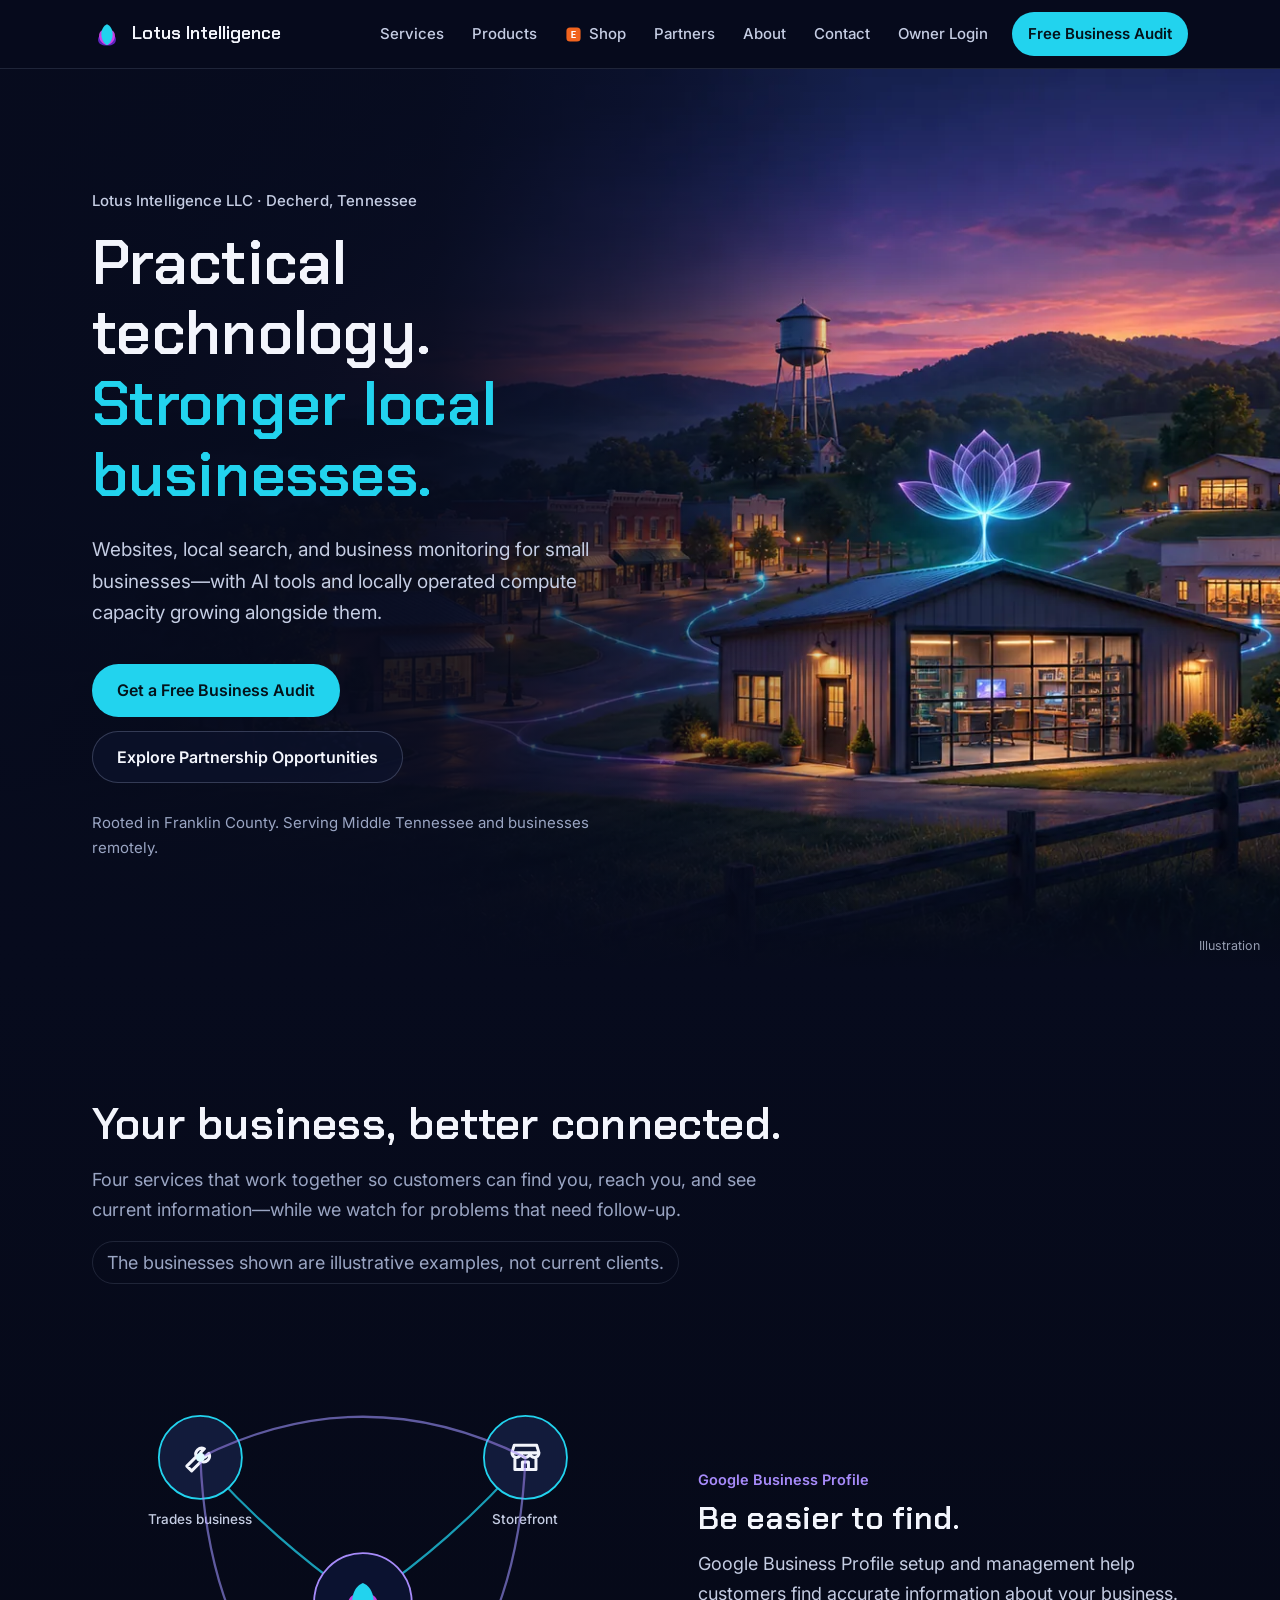
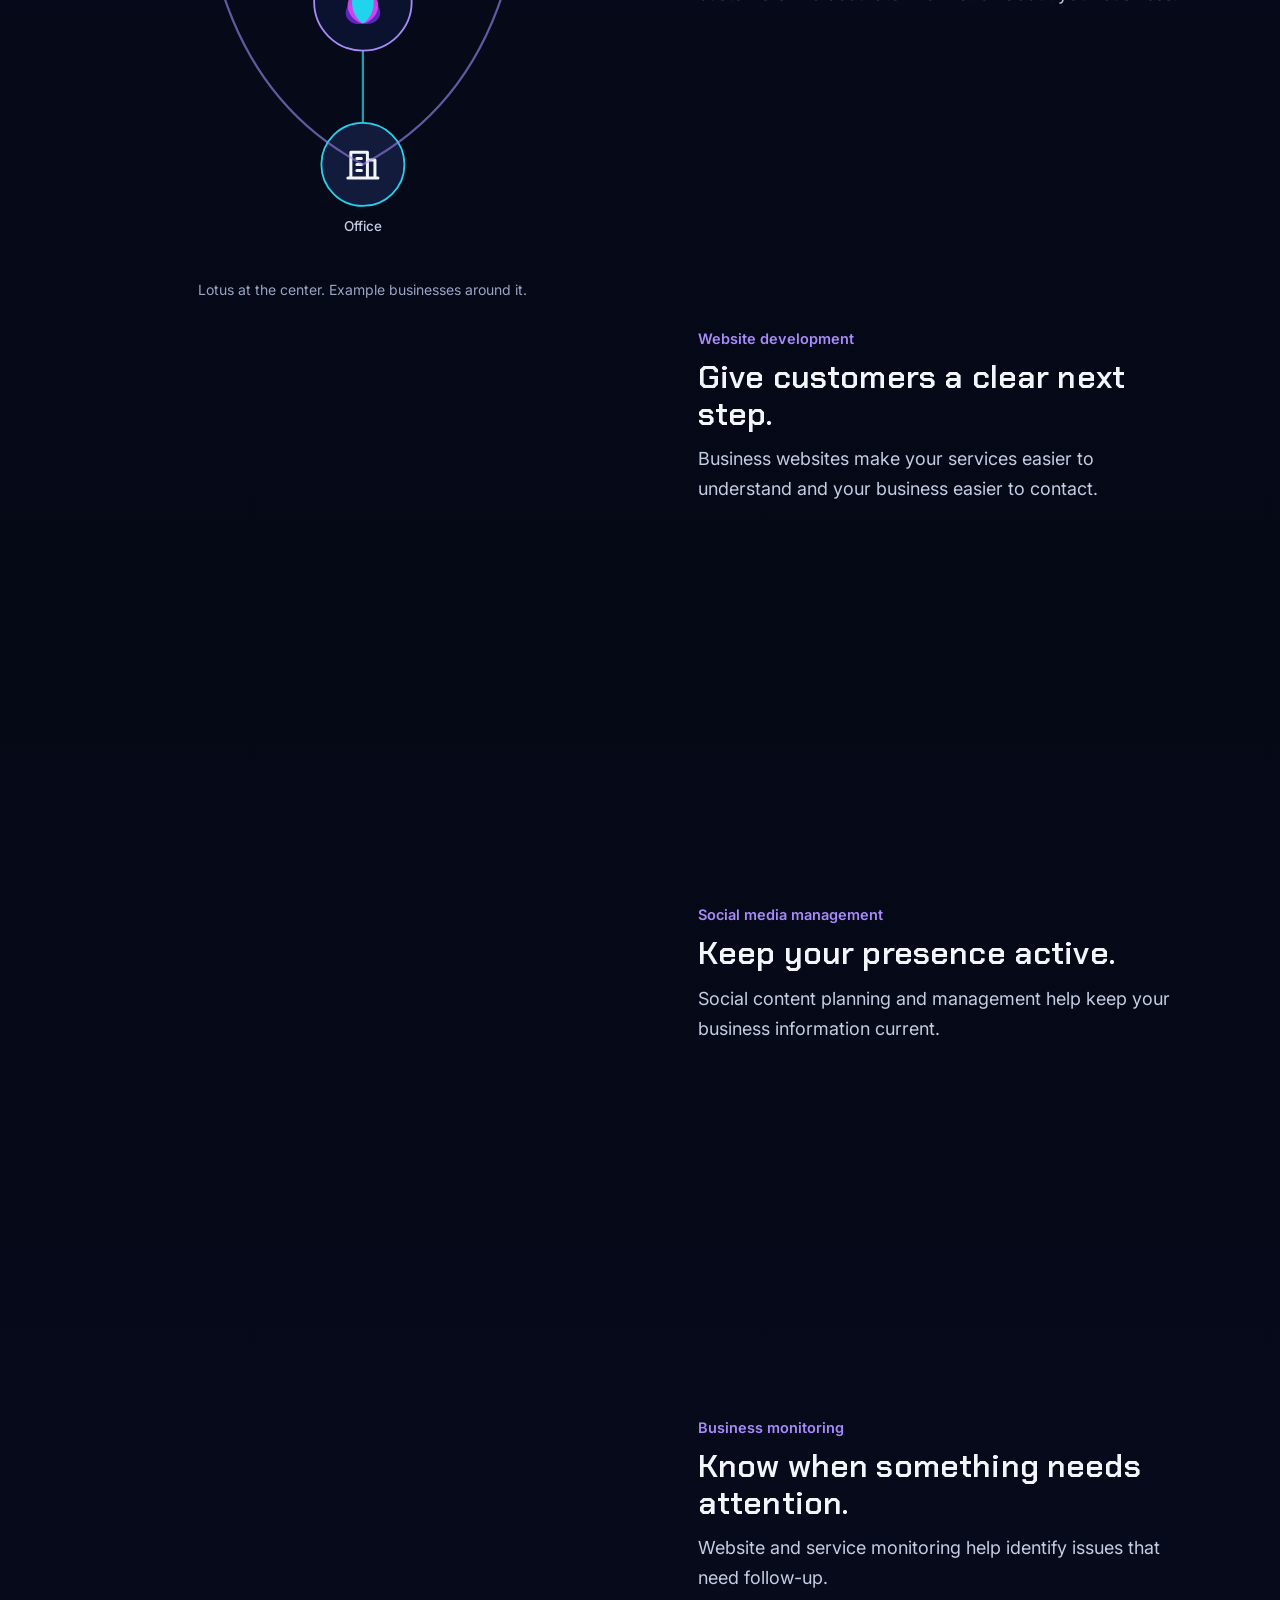
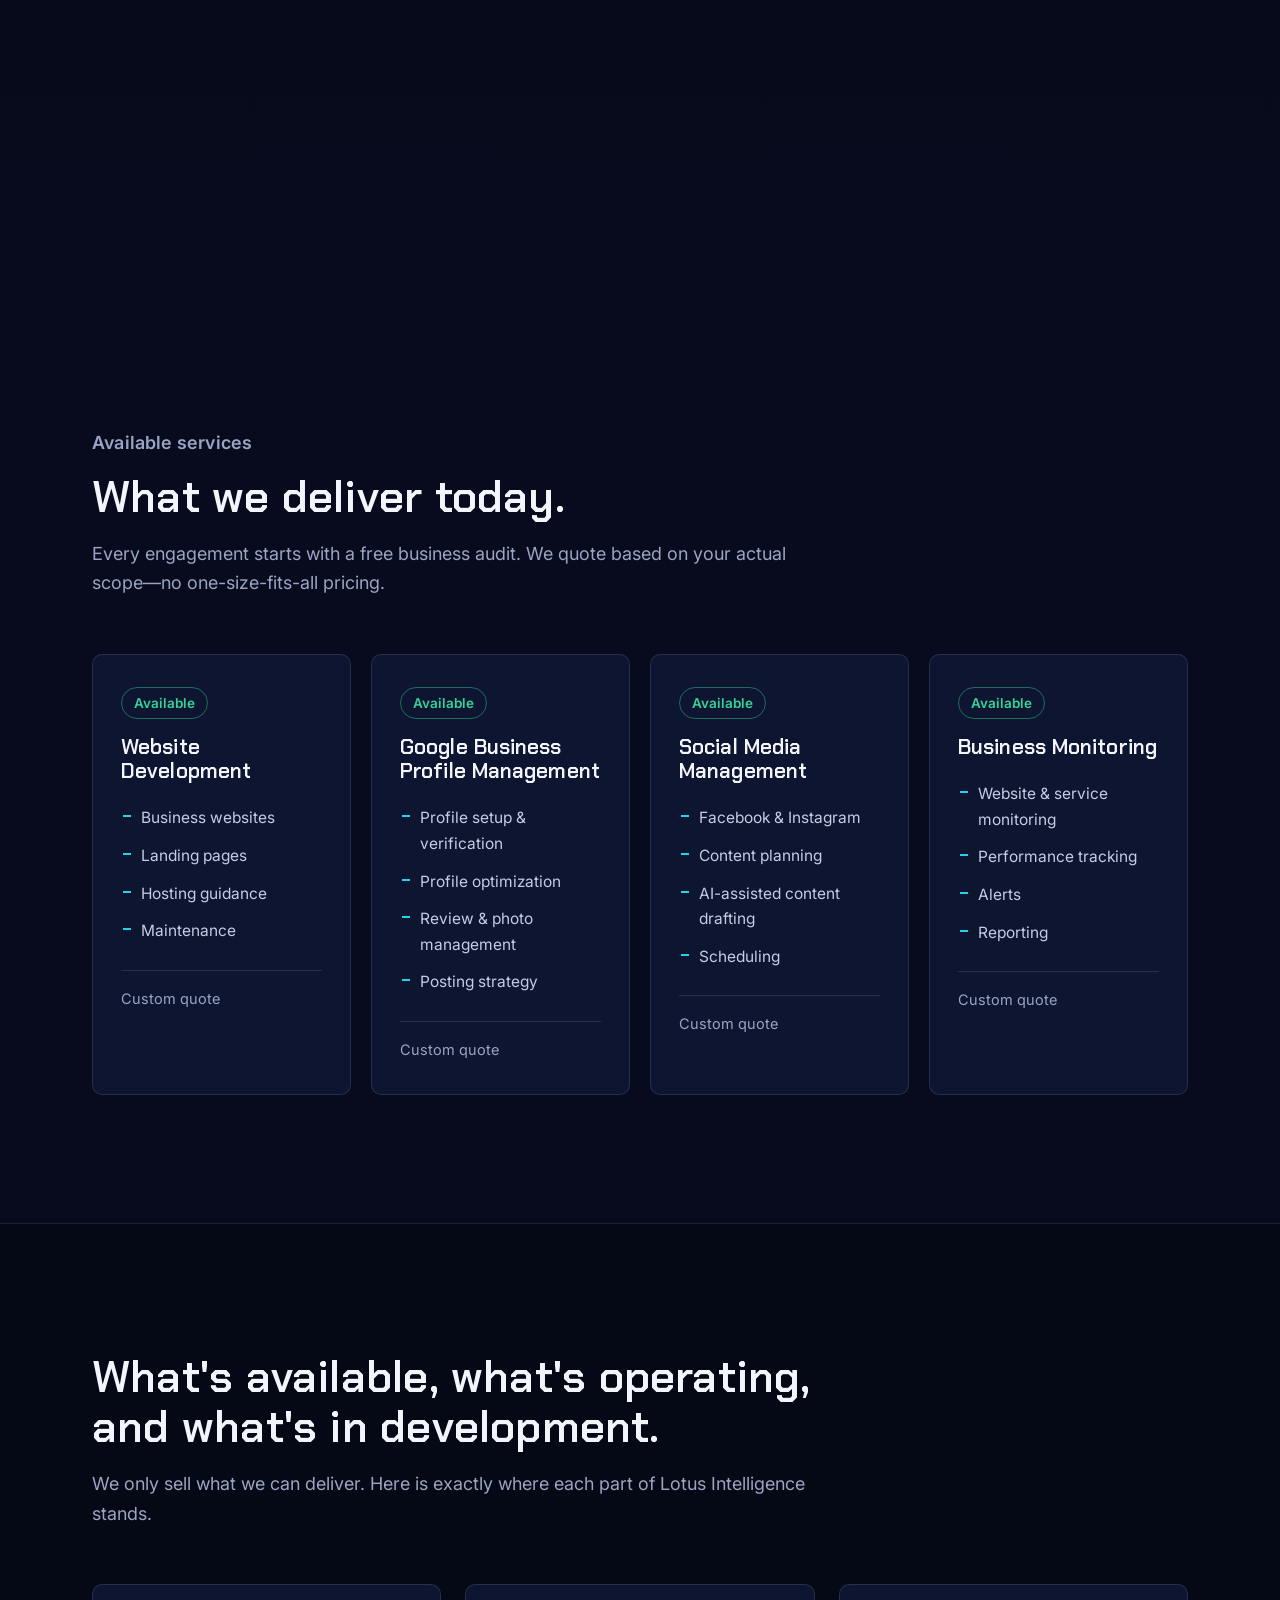
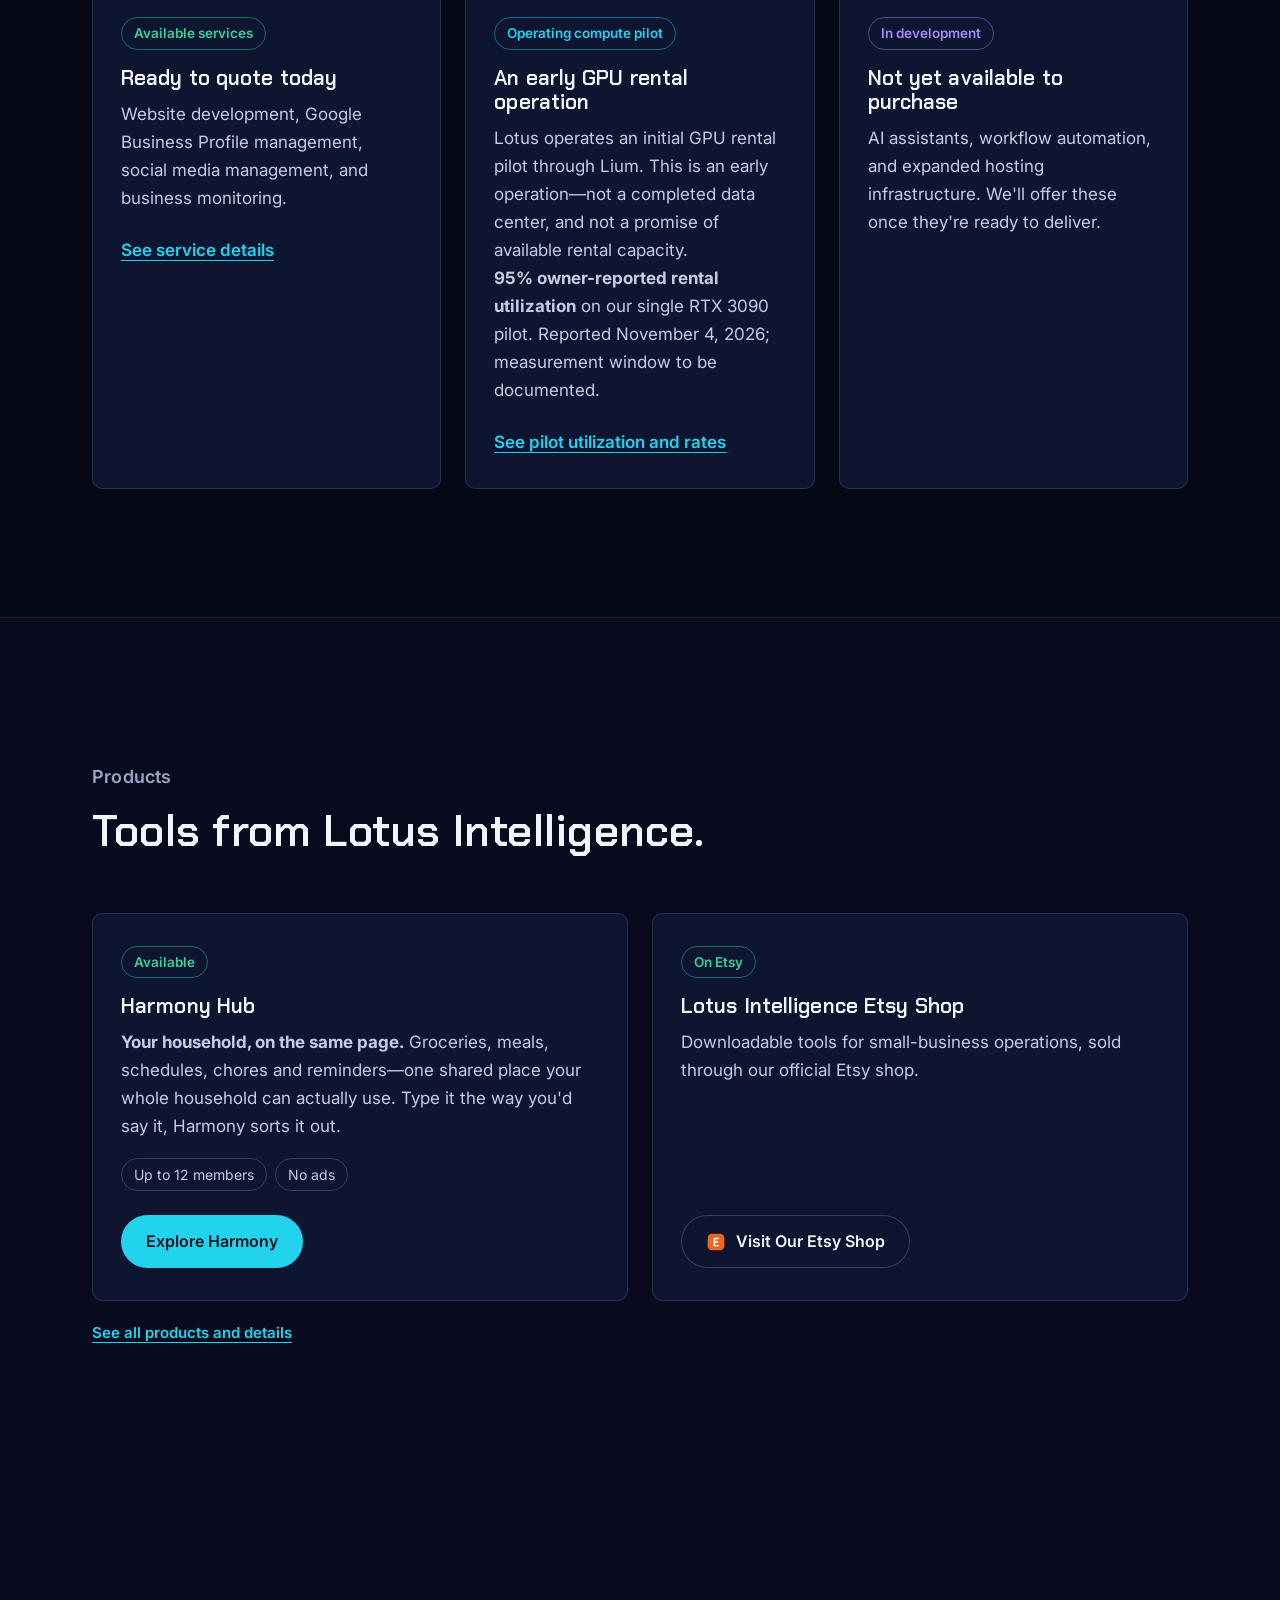
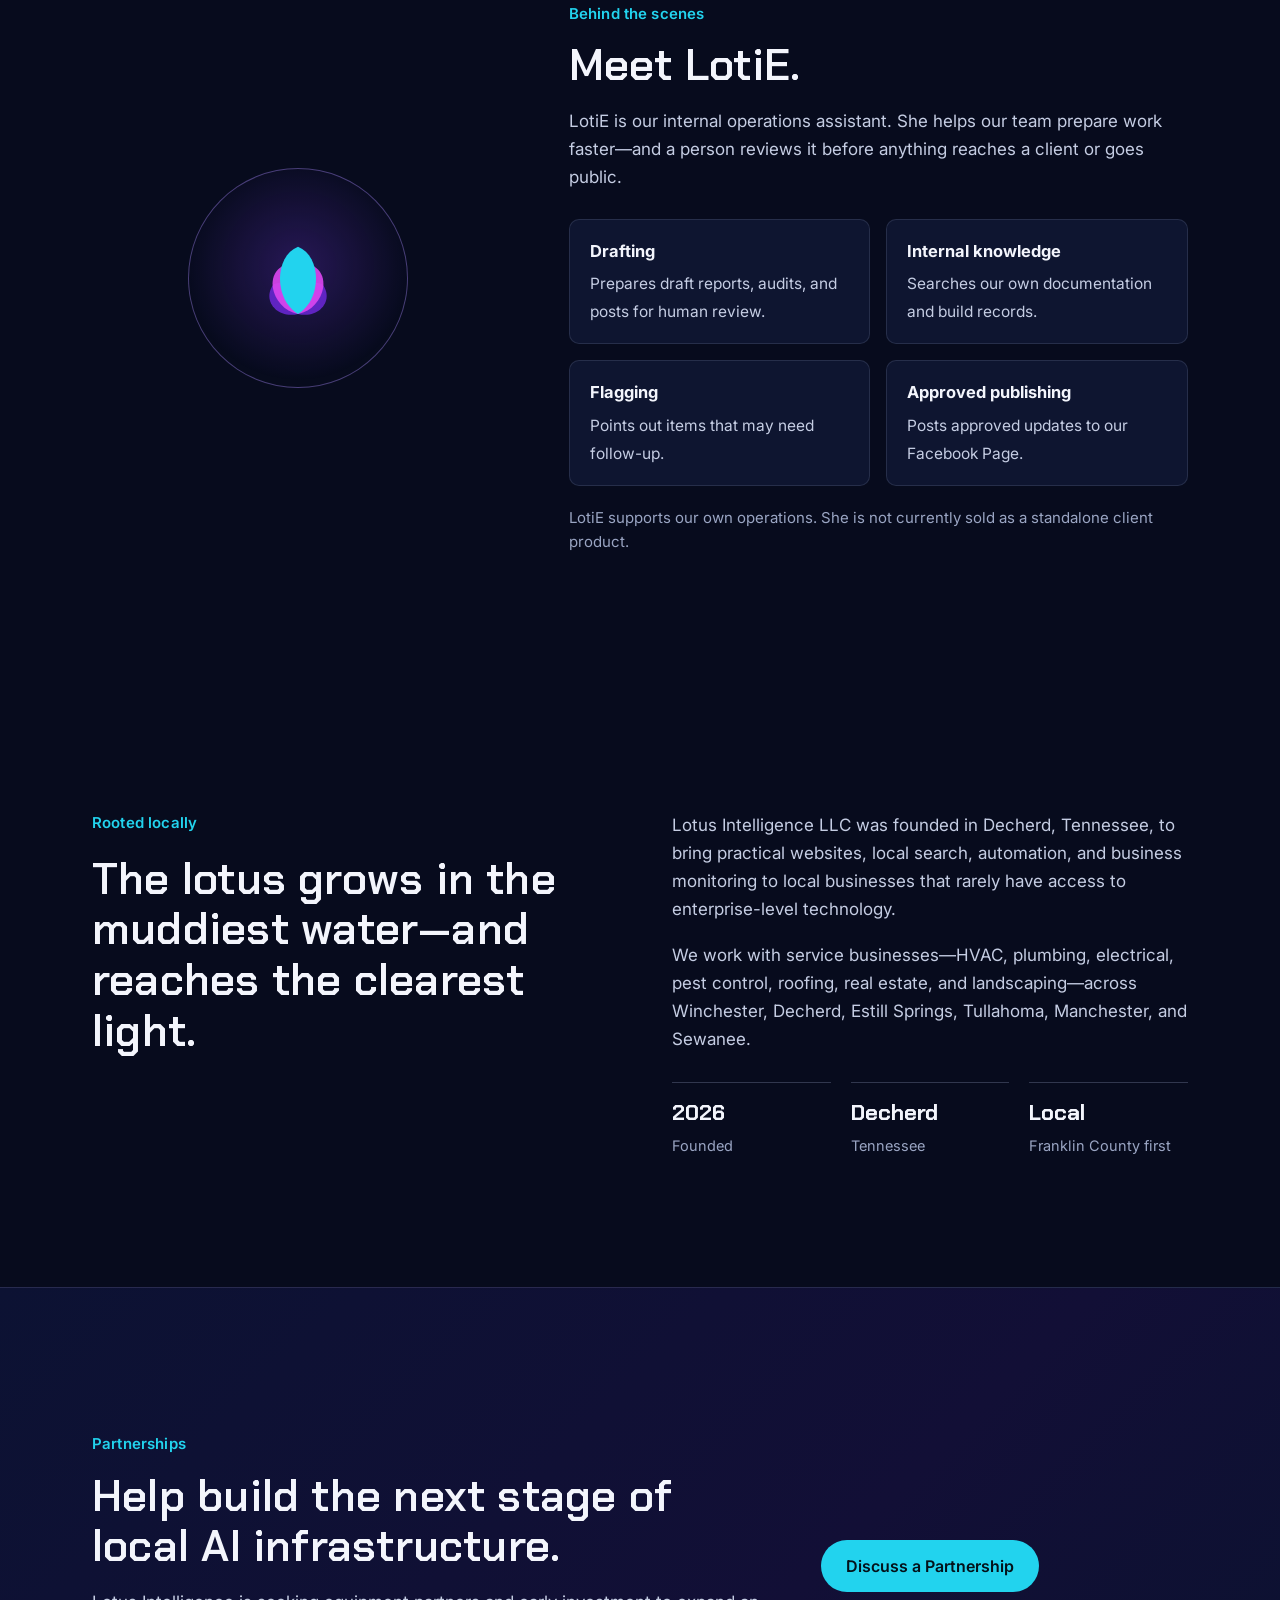
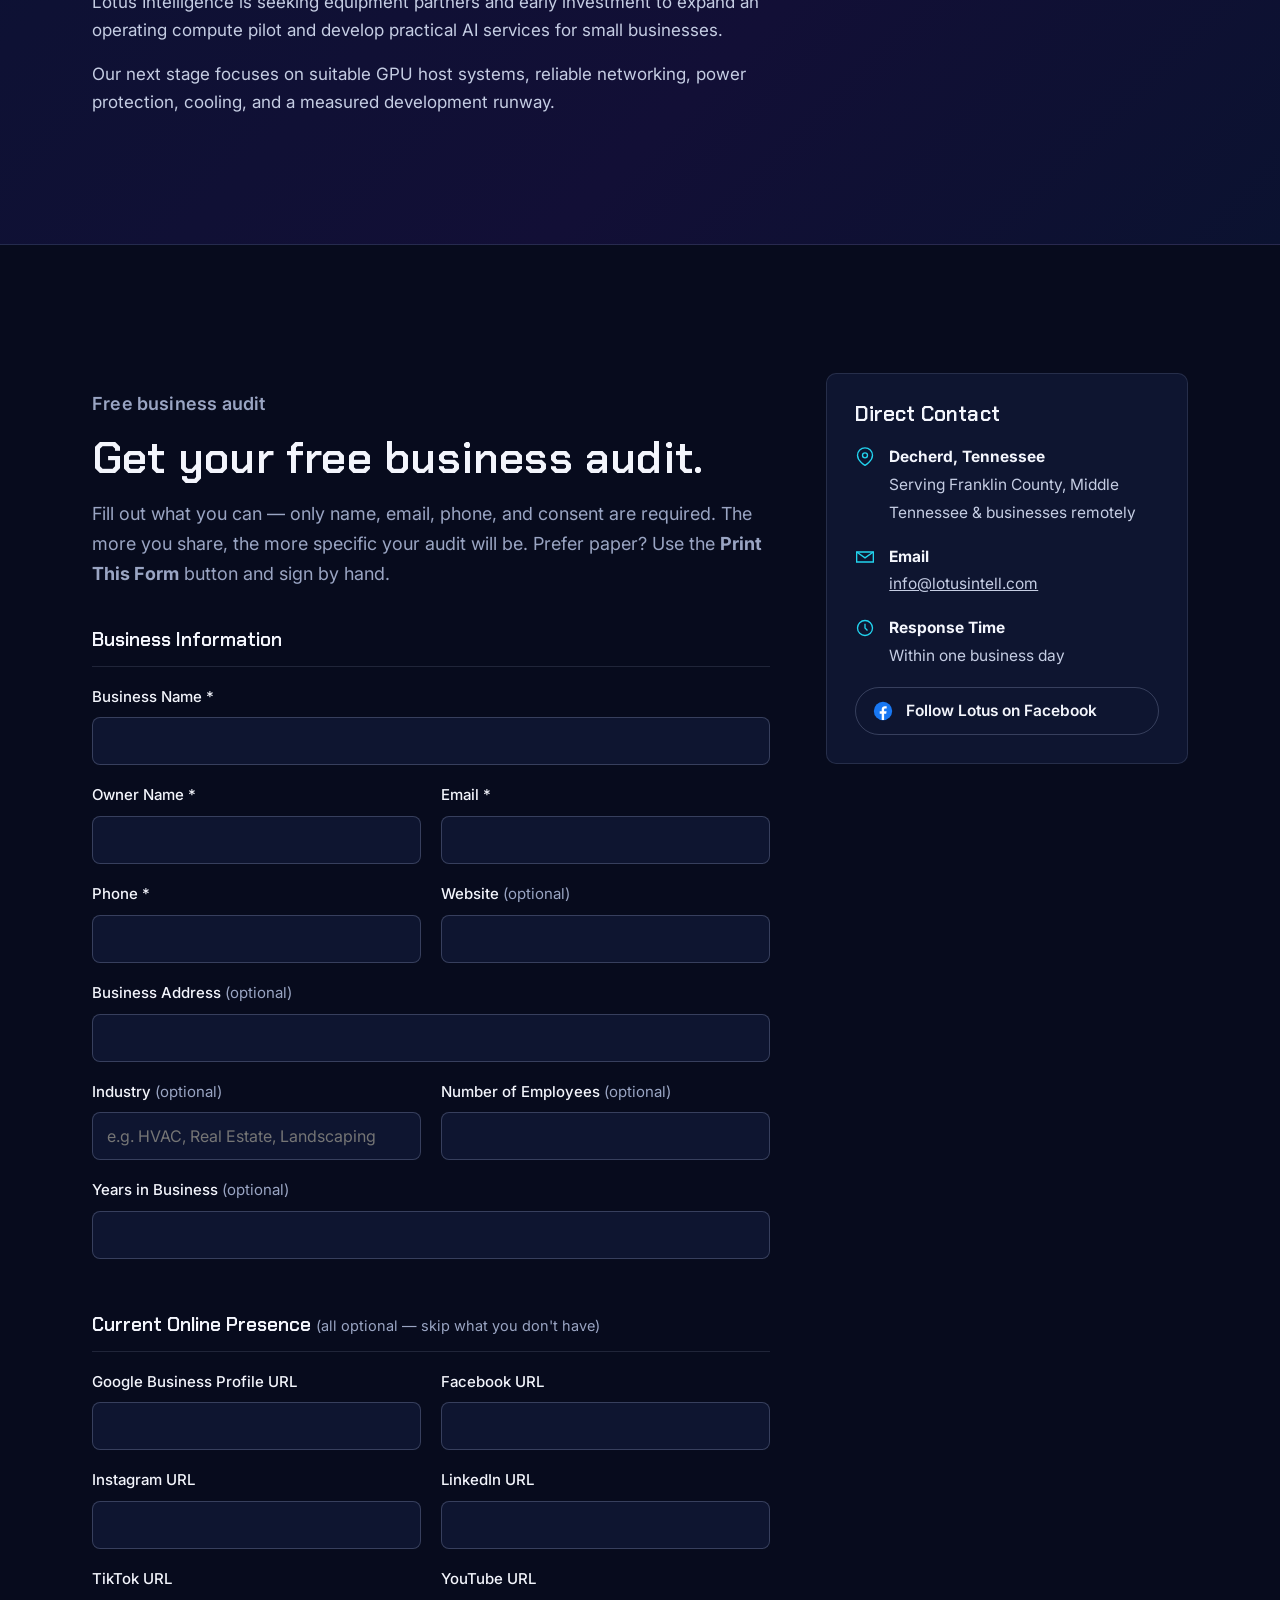
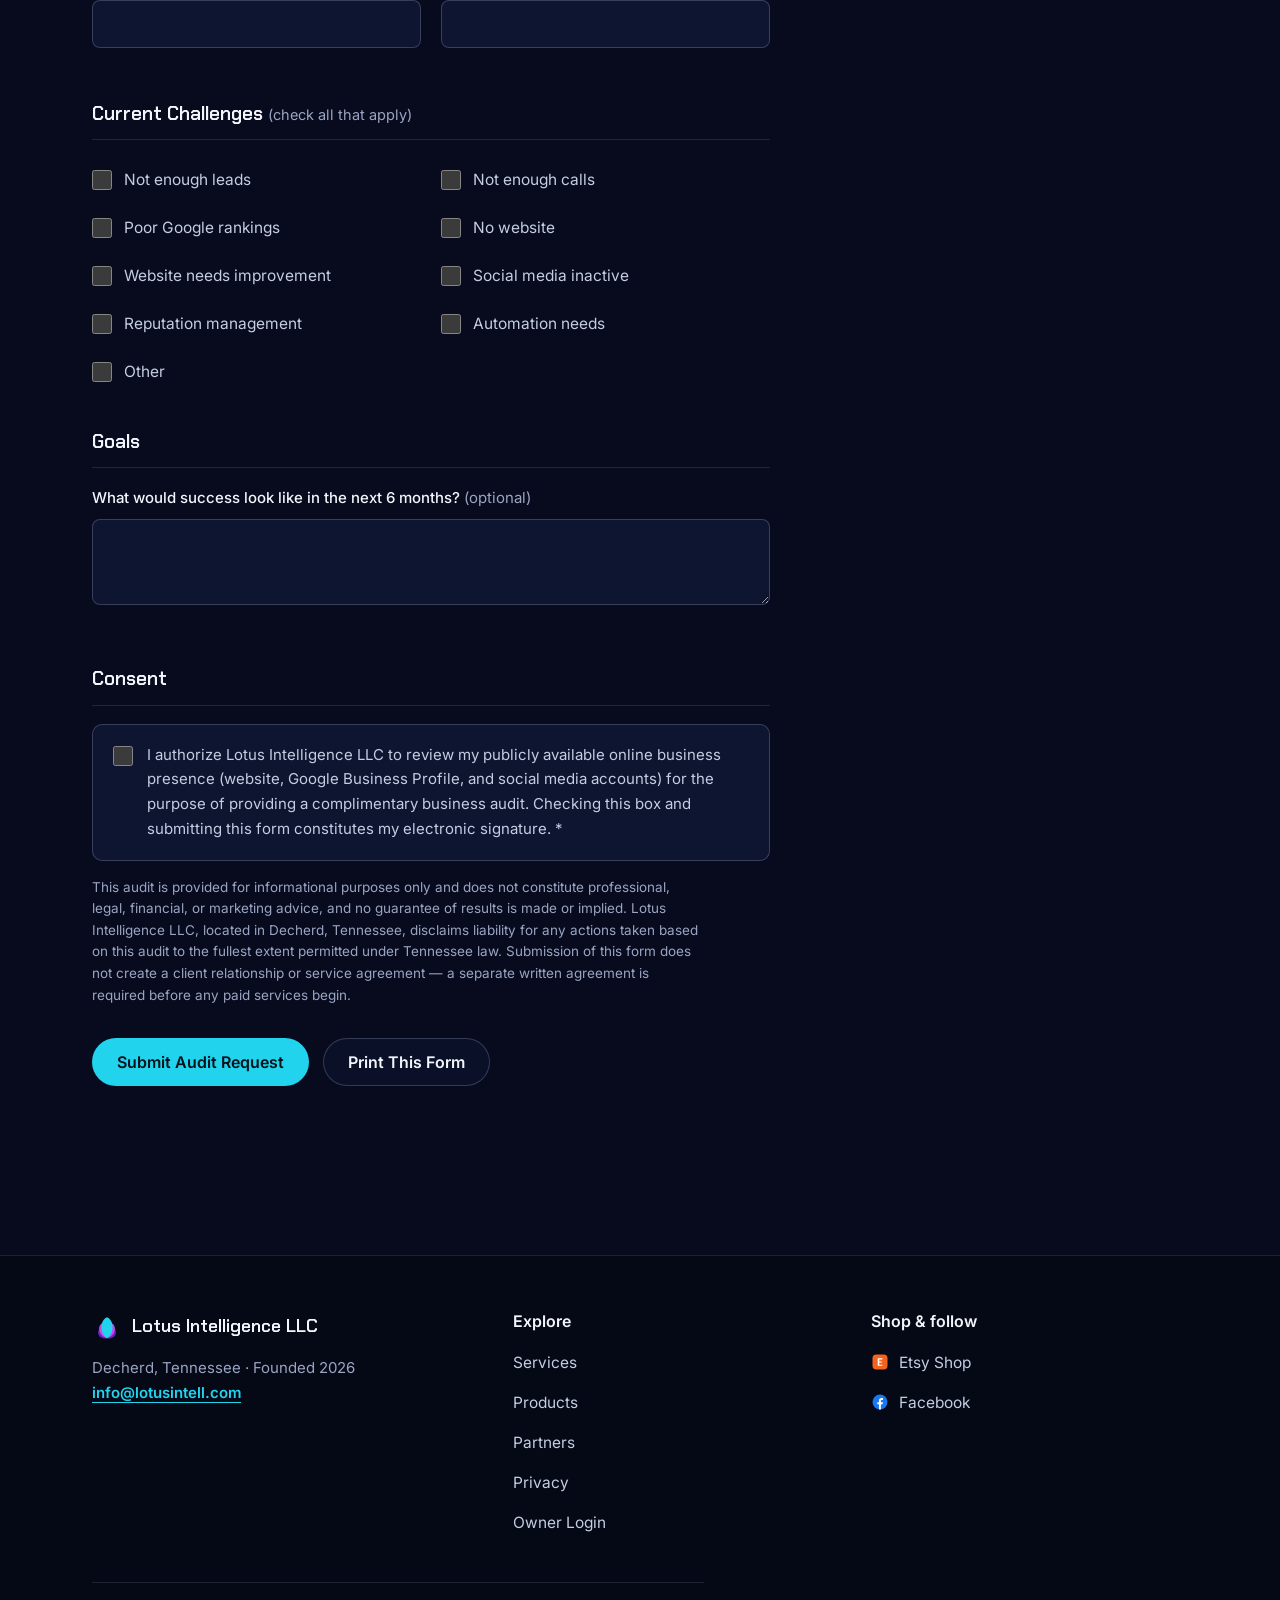
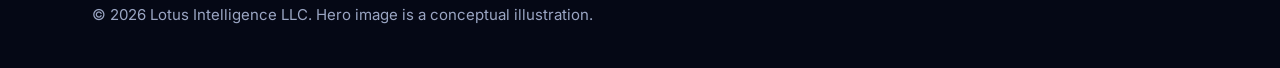
==== commit c40b6bb0: "Remove public cell number and update pilot presentation" ====
--- a/index.html
+++ b/index.html
@@ -256,7 +256,8 @@
         <span class="status pilot">Operating compute pilot</span>
         <h3>An early GPU rental operation</h3>
         <p>Lotus operates an initial GPU rental pilot through Lium. This is an early operation—not a completed data center, and not a promise of available rental capacity.</p>
-        <div class="actions"><a class="text-link" href="/partners/">Read about the pilot</a></div>
+        <p><strong>95% owner-reported rental utilization</strong> on our single RTX 3090 pilot. Reported November 4, 2026; measurement window to be documented.</p>
+        <div class="actions"><a class="text-link" href="/partners/#evidence-title">See pilot utilization and rates</a></div>
       </article>
       <article class="card">
         <span class="status dev">In development</span>
@@ -446,10 +447,6 @@
         <div><b>Decherd, Tennessee</b><span>Serving Franklin County, Middle Tennessee &amp; businesses remotely</span></div>
       </div>
       <div class="info-line">
-        <svg viewBox="0 0 24 24" fill="none" stroke="currentColor" stroke-width="1.6" aria-hidden="true"><path d="M22 16.92v3a2 2 0 0 1-2.18 2 19.79 19.79 0 0 1-8.63-3.07 19.5 19.5 0 0 1-6-6 19.79 19.79 0 0 1-3.07-8.67A2 2 0 0 1 4.11 2h3a2 2 0 0 1 2 1.72c.127.96.362 1.903.7 2.81a2 2 0 0 1-.45 2.11L8.09 9.91a16 16 0 0 0 6 6l1.27-1.27a2 2 0 0 1 2.11-.45c.907.338 1.85.573 2.81.7A2 2 0 0 1 22 16.92z"/></svg>
-        <div><b>Phone</b><a href="tel:+19313088967">931-308-8967</a></div>
-      </div>
-      <div class="info-line">
         <svg viewBox="0 0 24 24" fill="none" stroke="currentColor" stroke-width="1.6" aria-hidden="true"><path d="M22 6 12 13 2 6"/><path d="M2 6h20v12H2z"/></svg>
         <div><b>Email</b><a href="mailto:info@lotusintell.com">info@lotusintell.com</a></div>
       </div>
@@ -470,7 +467,7 @@
       <div>
         <a class="brand" href="/"><svg viewBox="0 0 40 40" aria-hidden="true"><use href="#lotusIconFilled"/></svg><span>Lotus Intelligence LLC</span></a>
         <p style="margin-top:14px;">Decherd, Tennessee · Founded 2026</p>
-        <p><a href="mailto:info@lotusintell.com" class="text-link">info@lotusintell.com</a> · <a href="tel:+19313088967" class="text-link">931-308-8967</a></p>
+        <p><a href="mailto:info@lotusintell.com" class="text-link">info@lotusintell.com</a></p>
       </div>
       <nav aria-labelledby="footer-explore">
         <h2 id="footer-explore">Explore</h2>
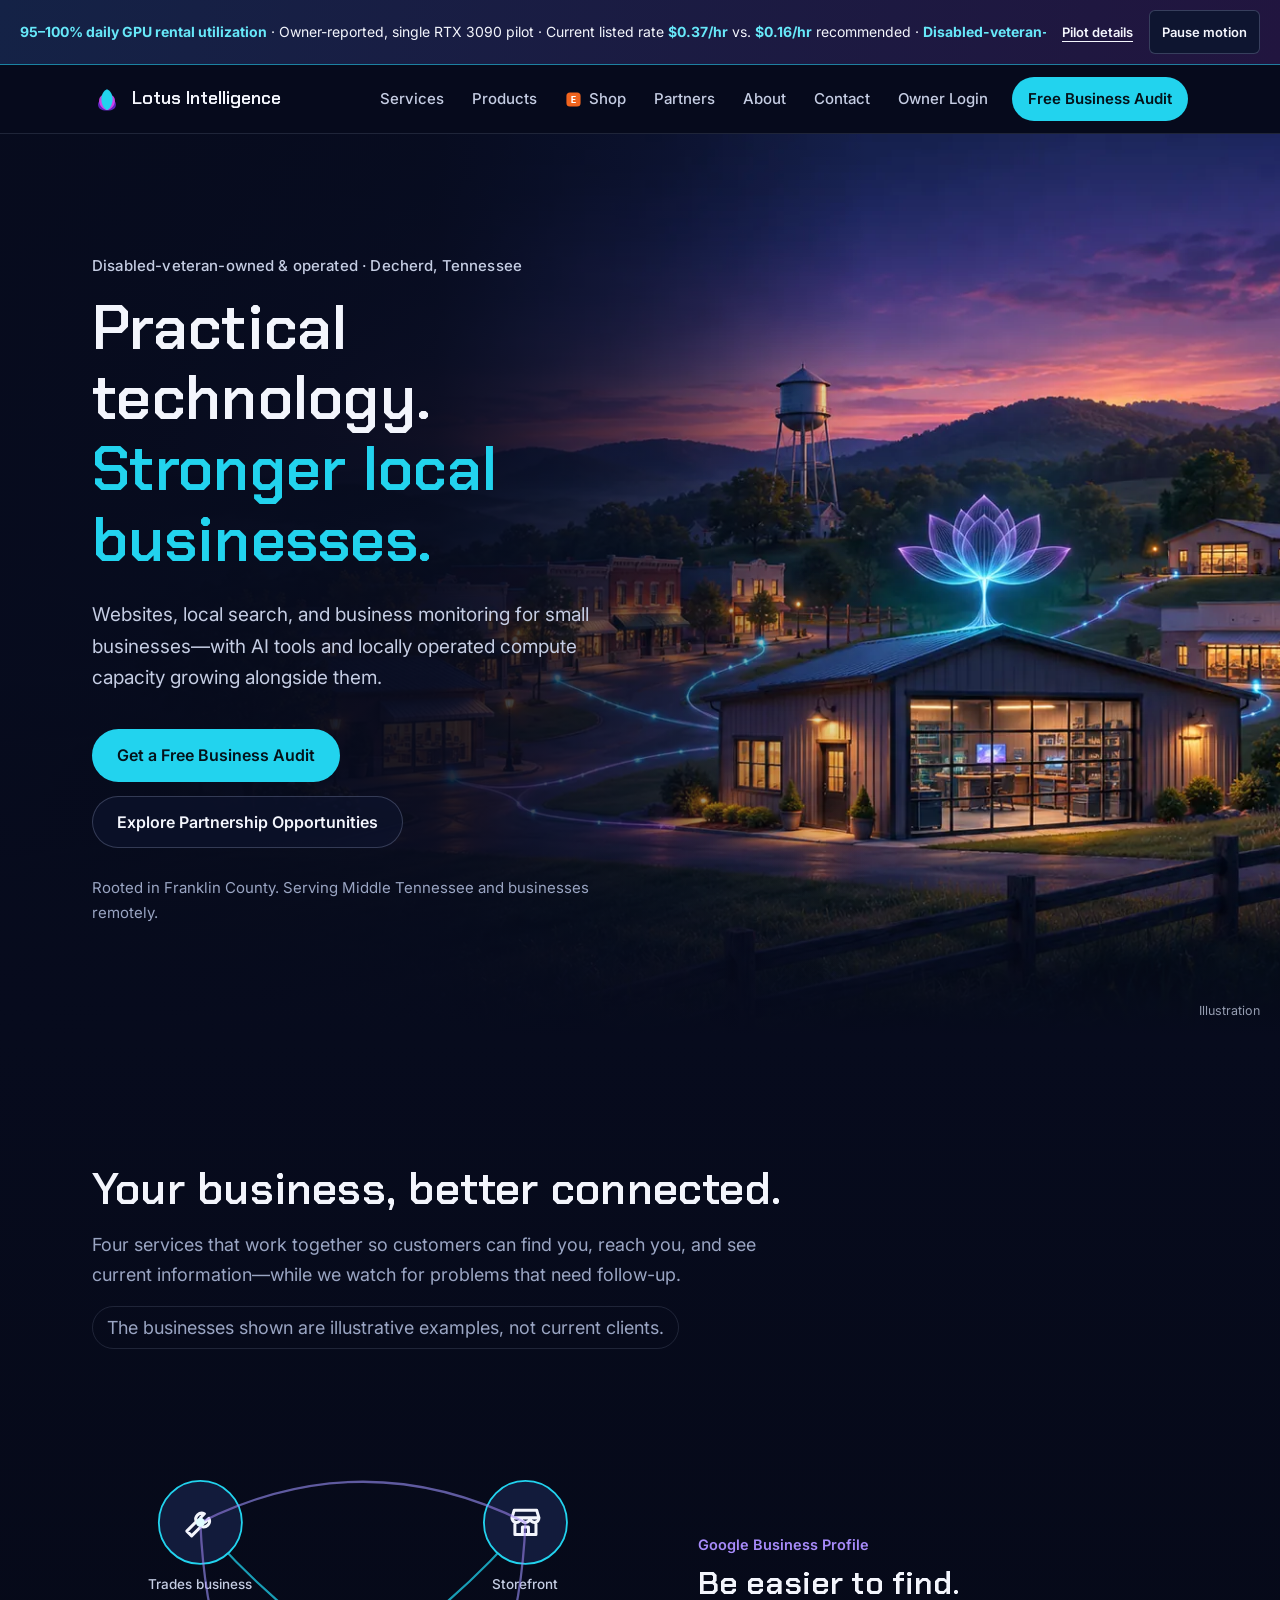
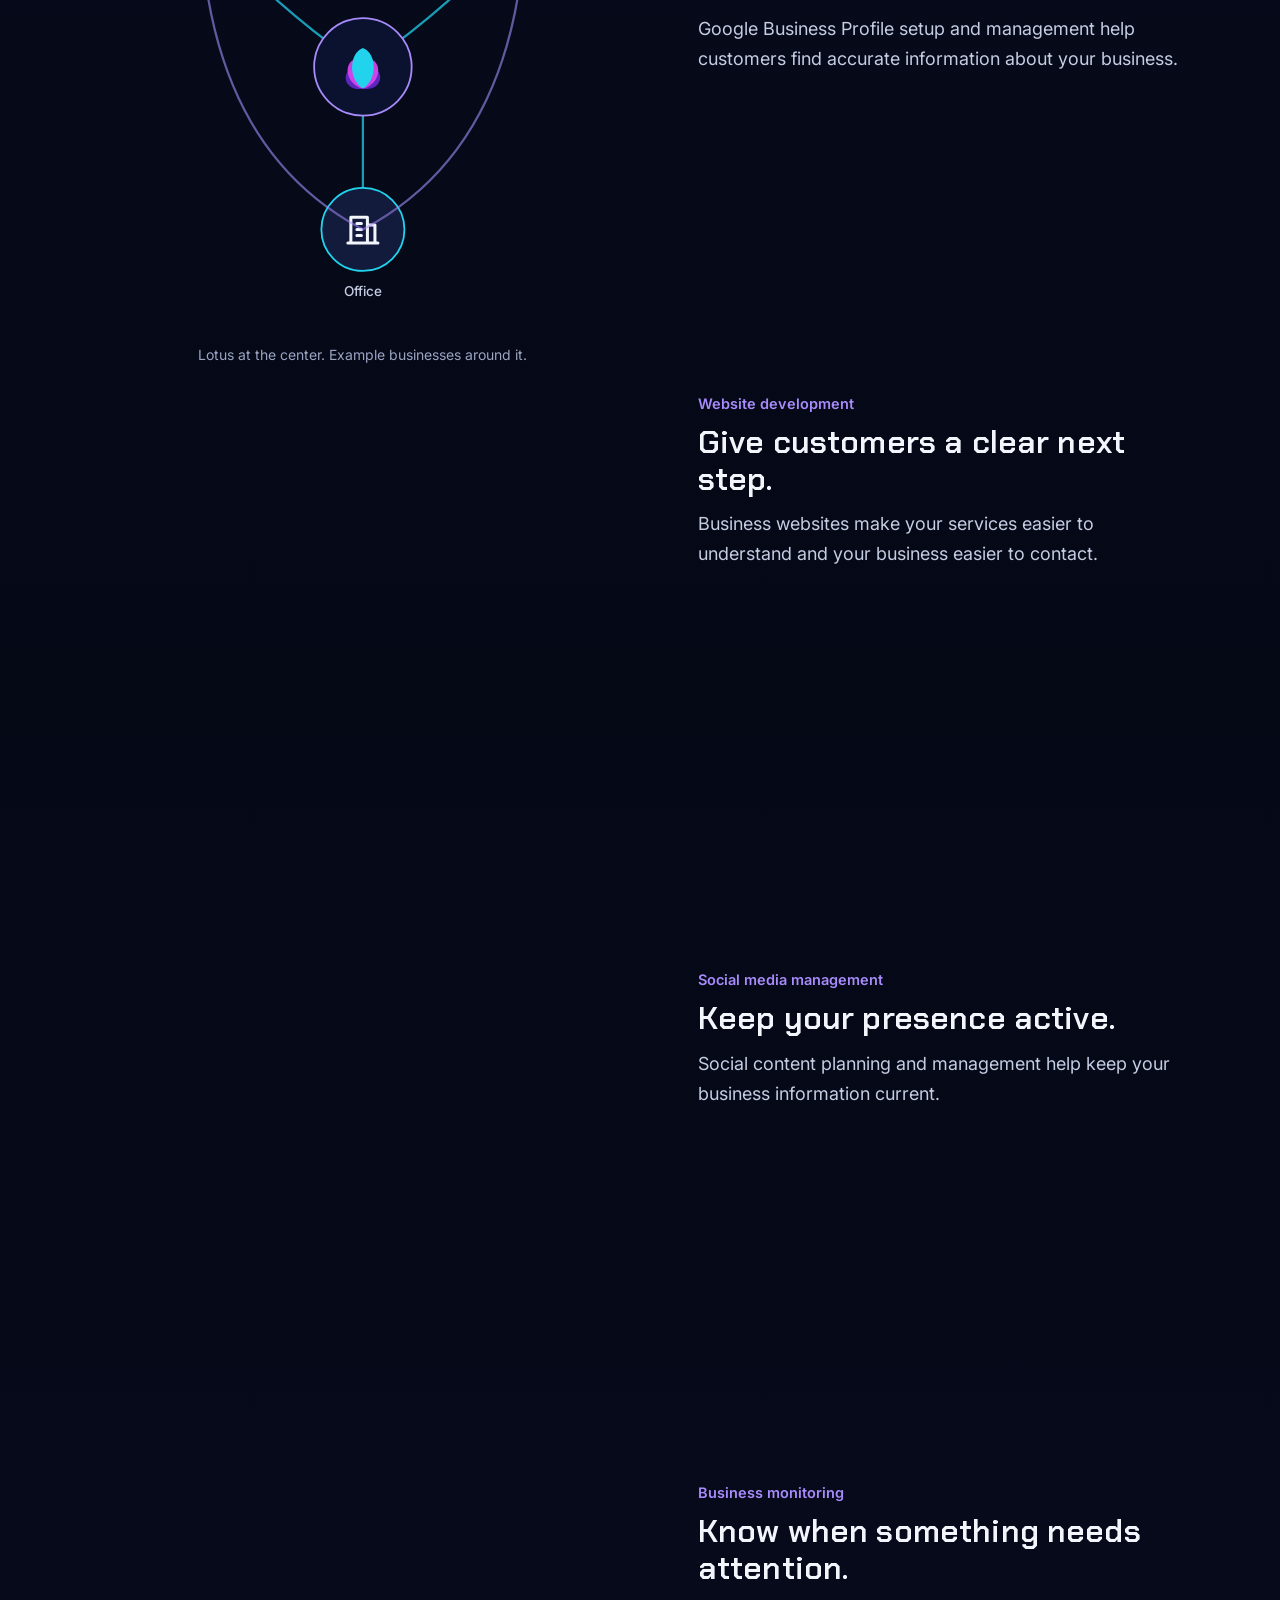
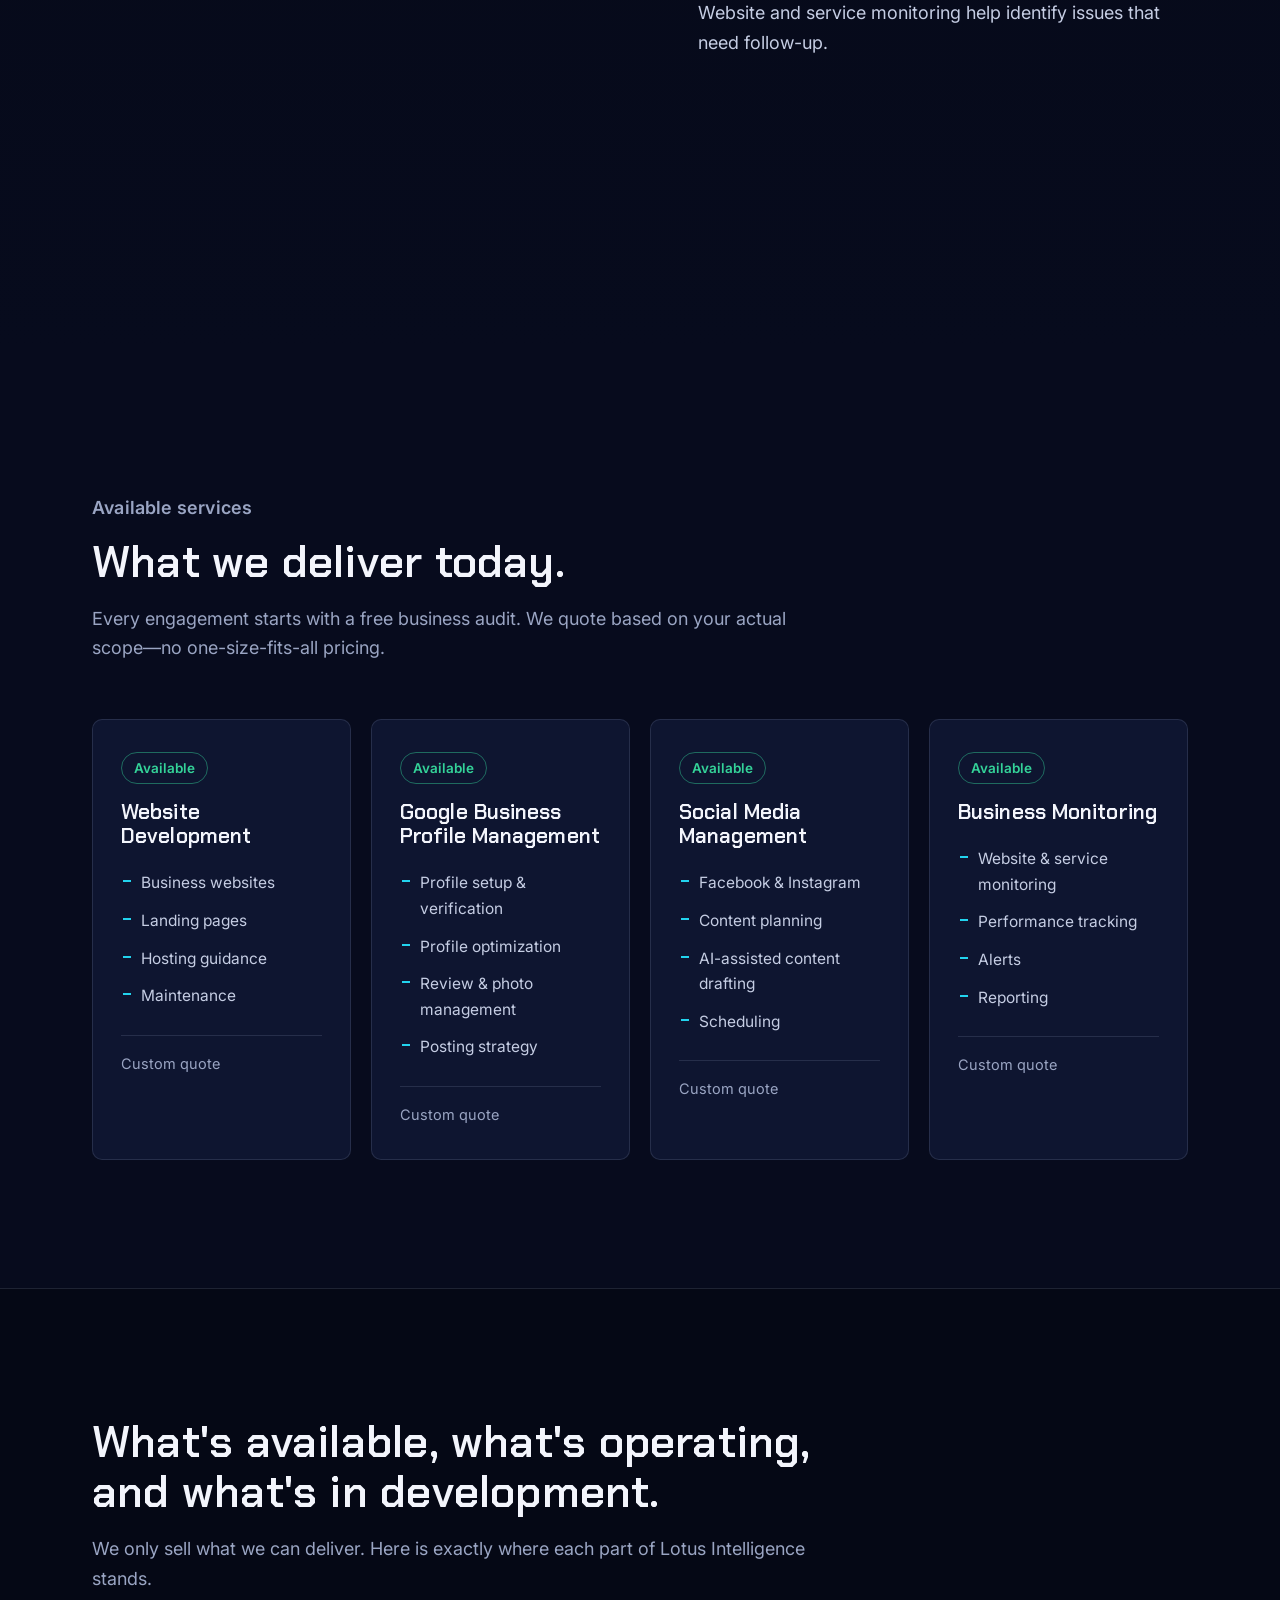
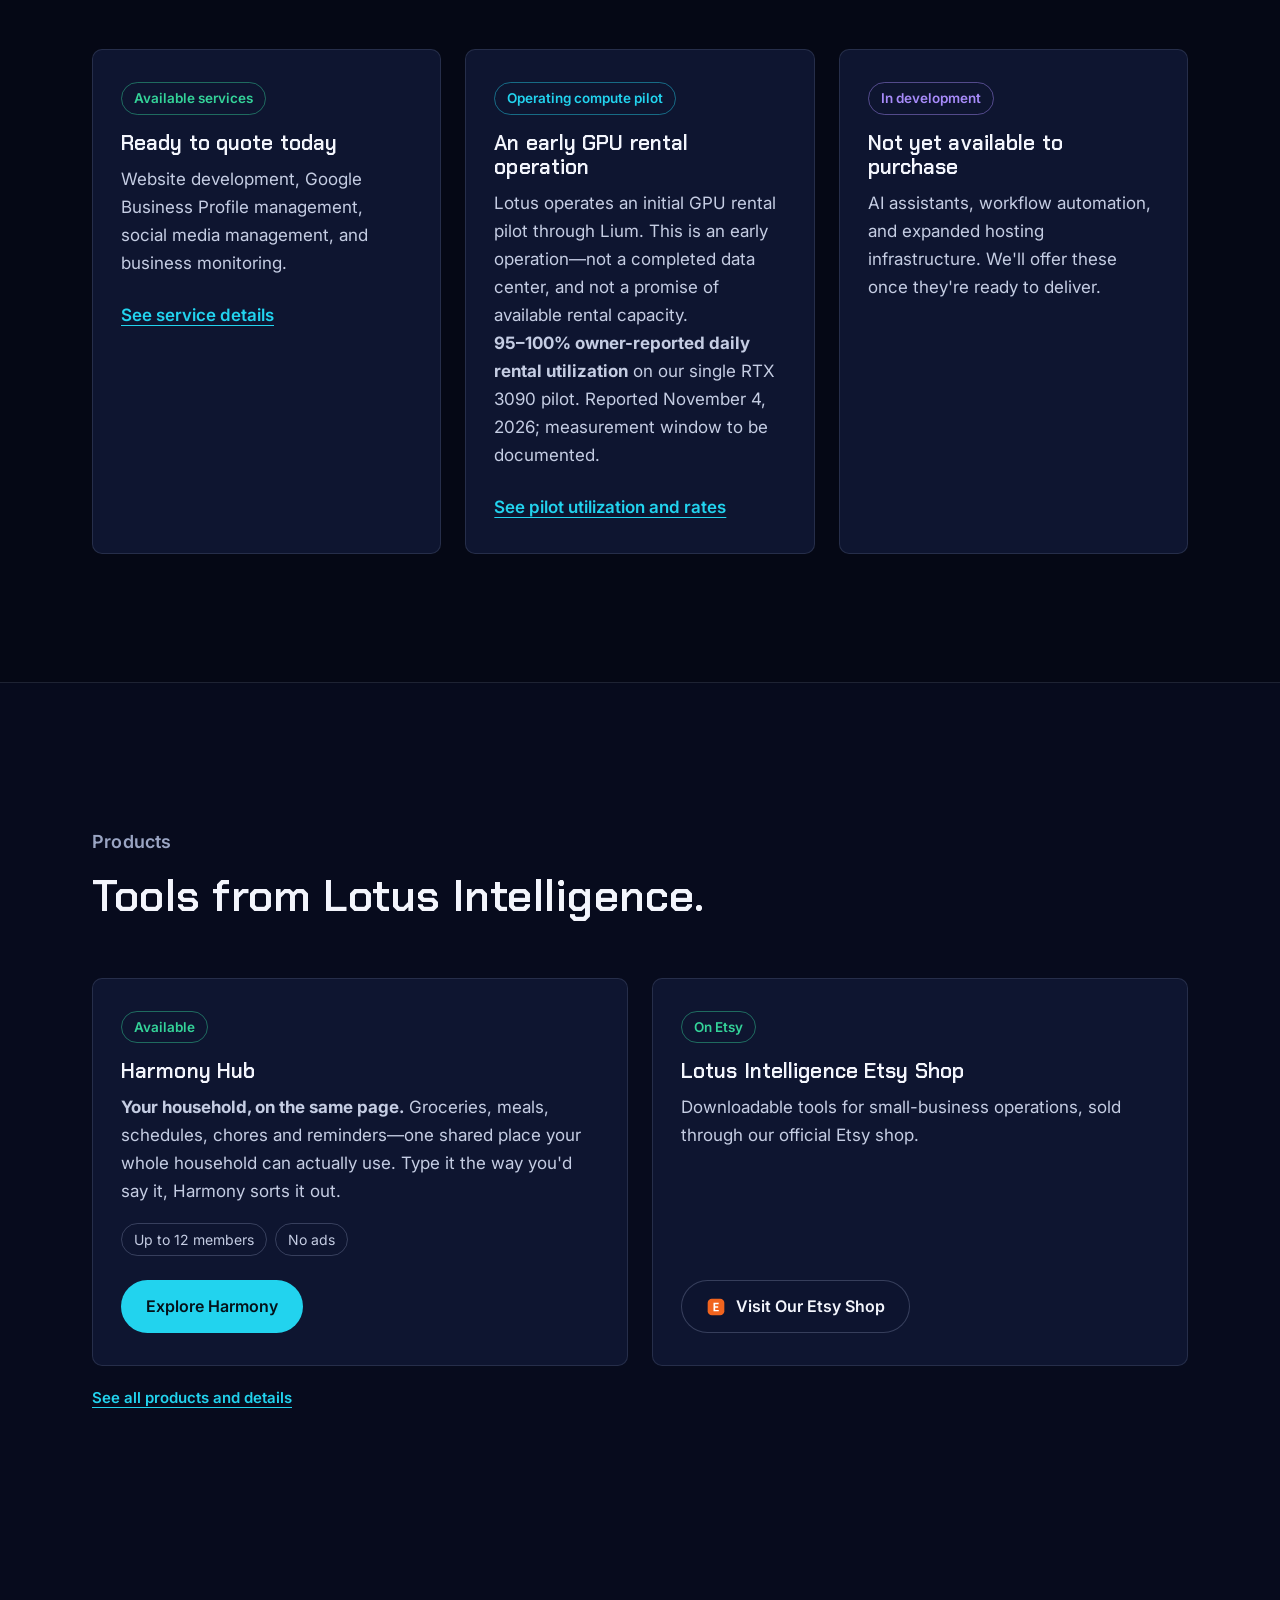
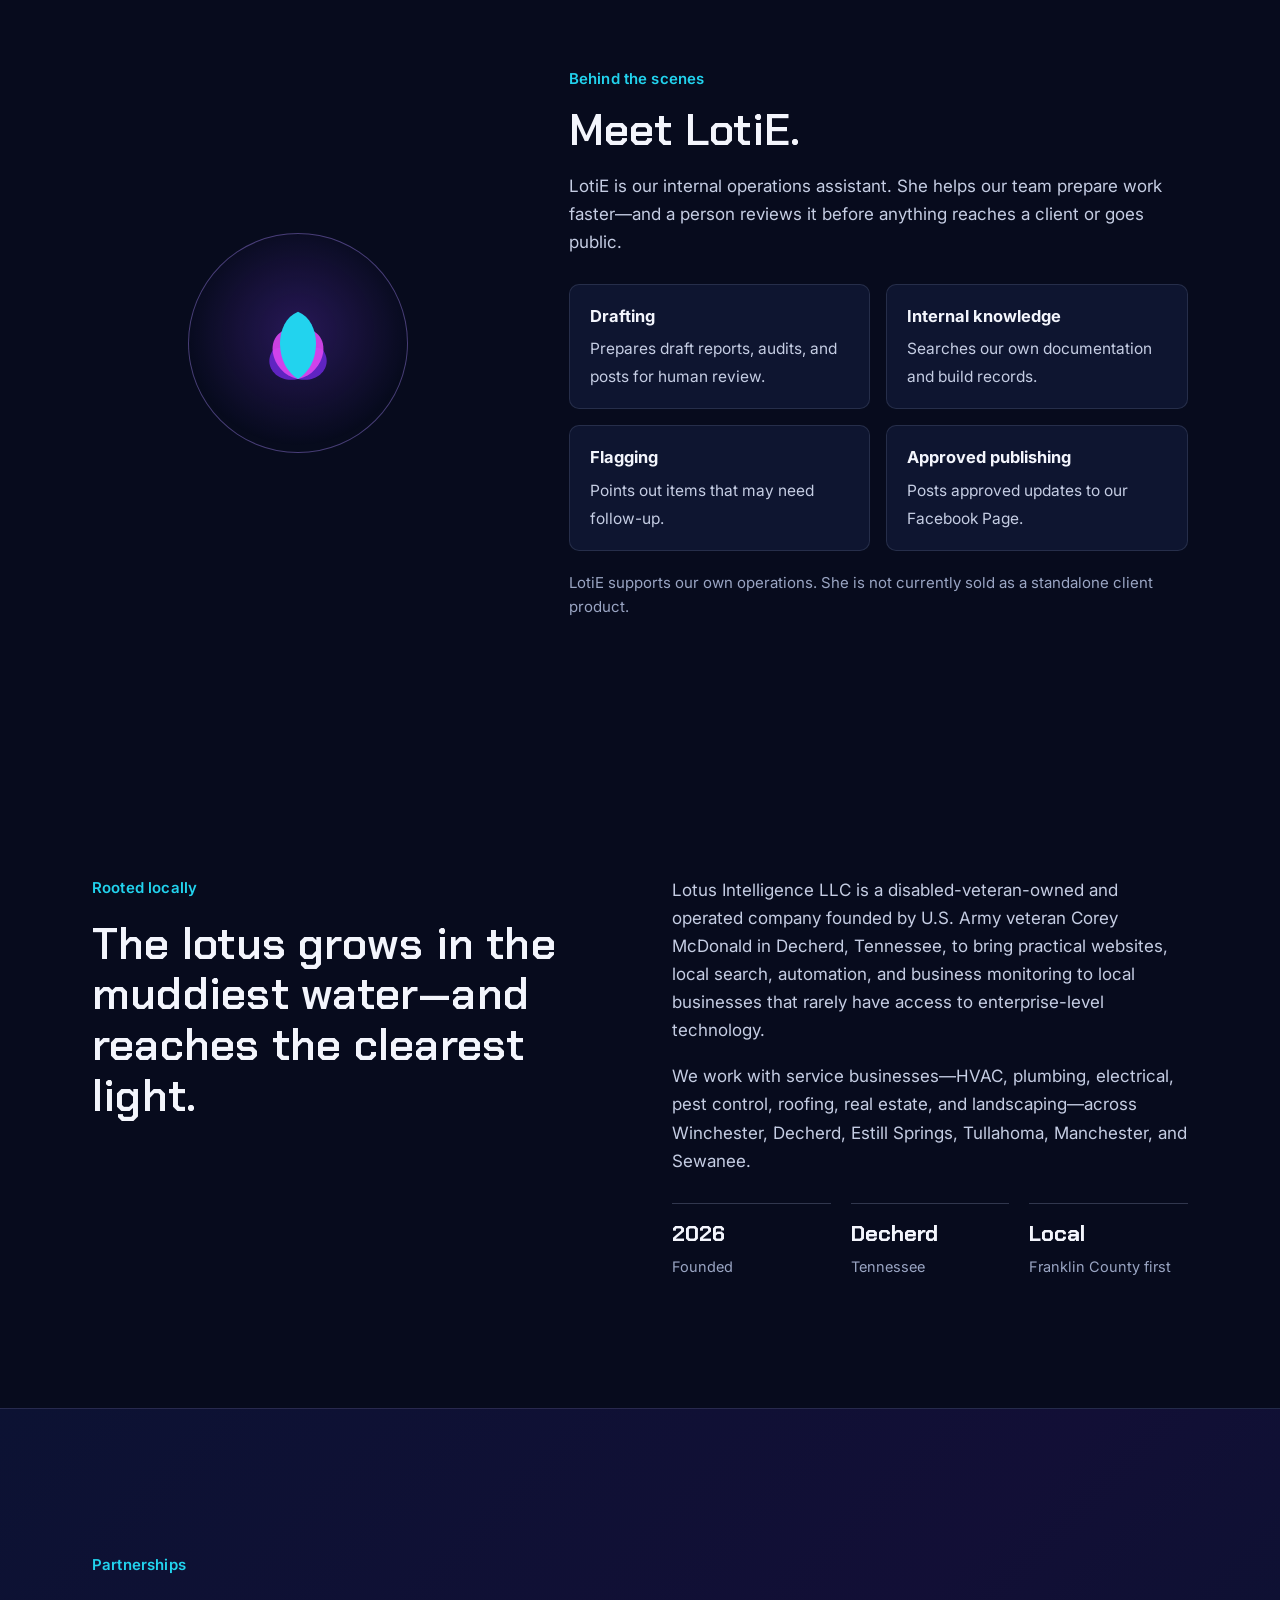
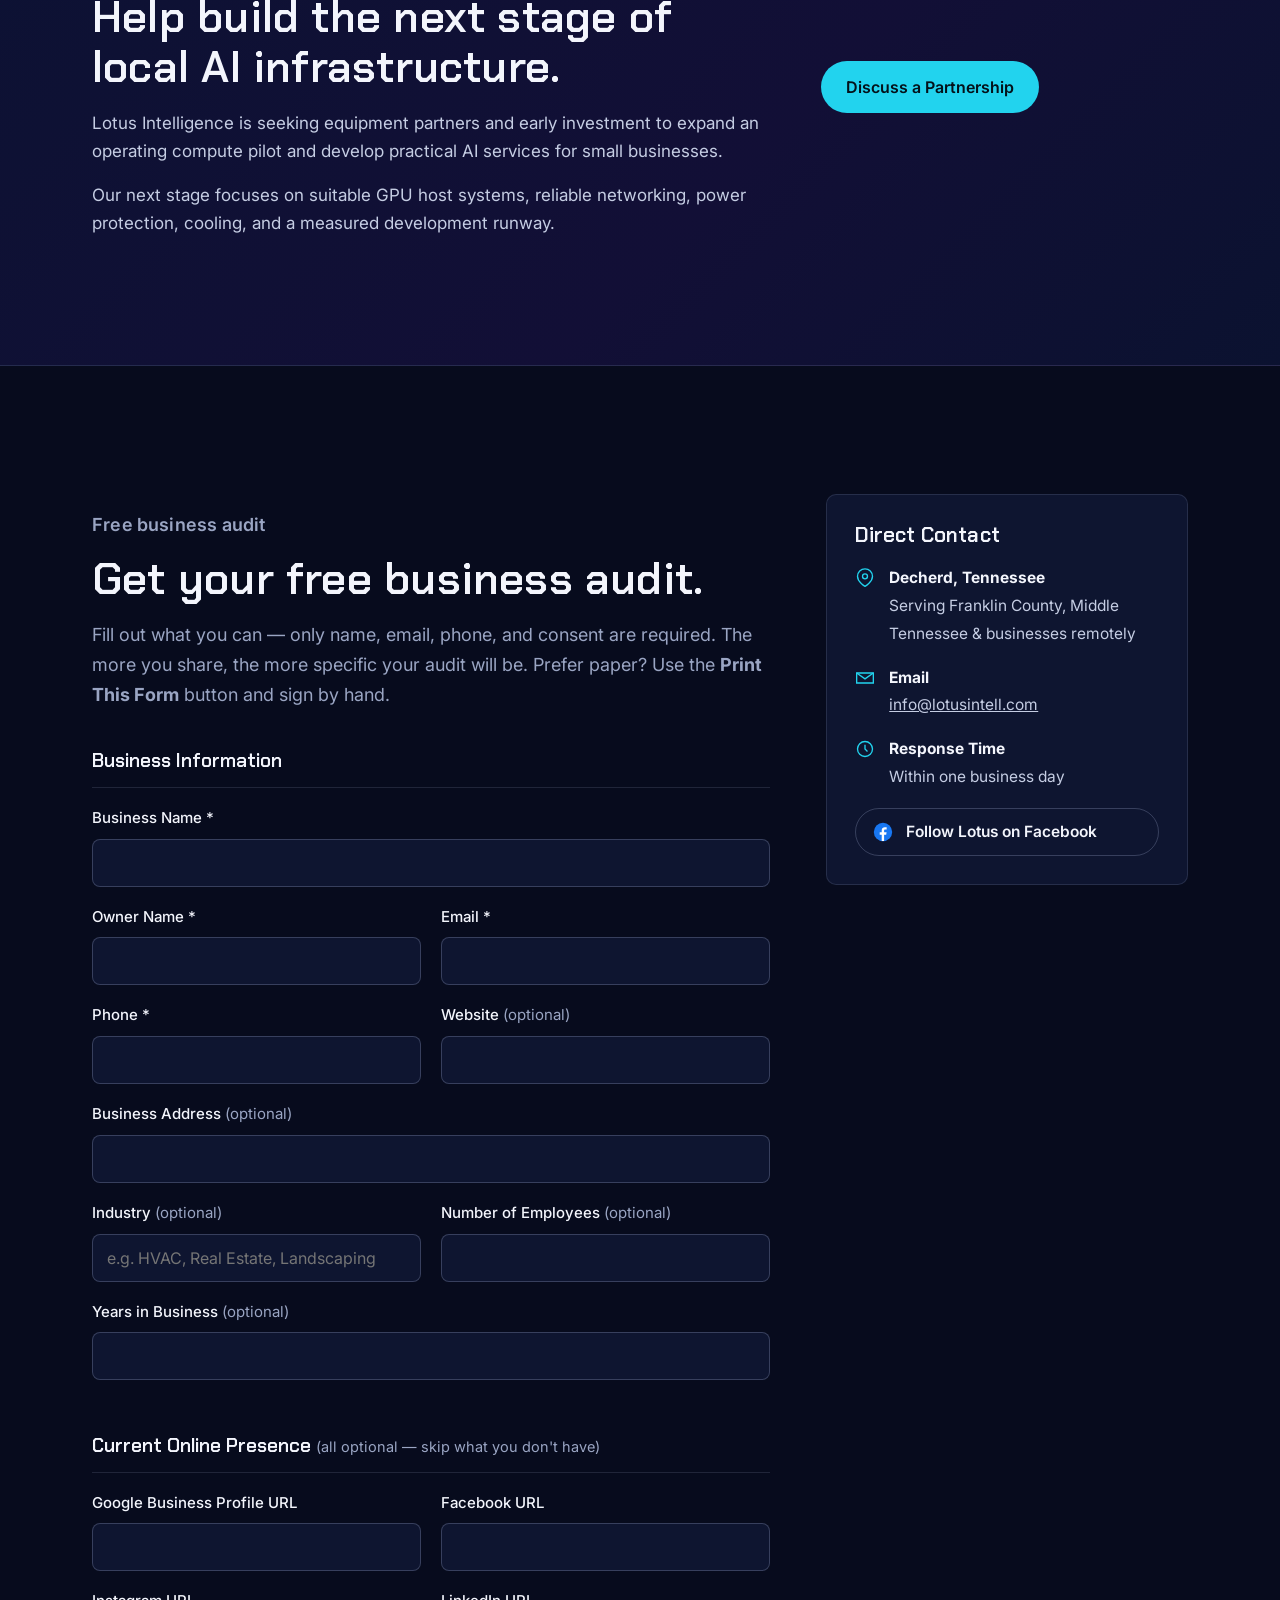
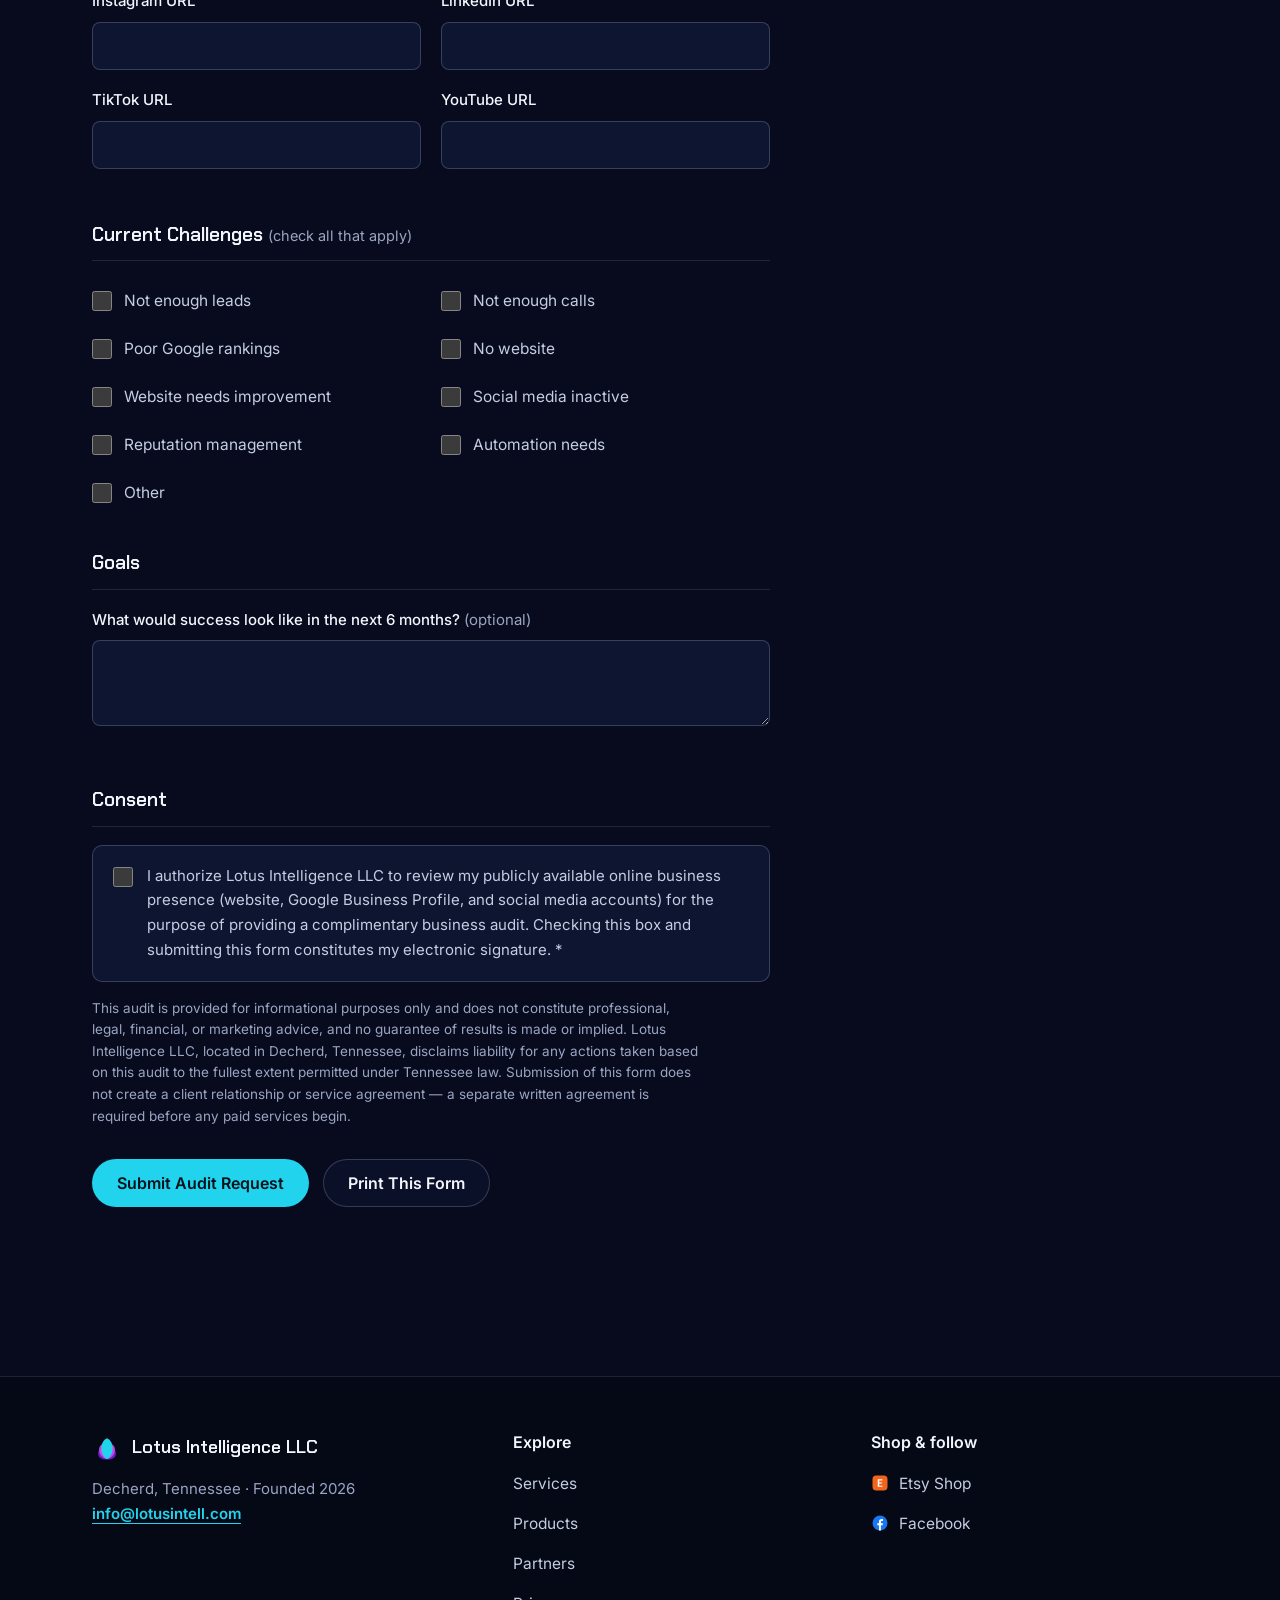
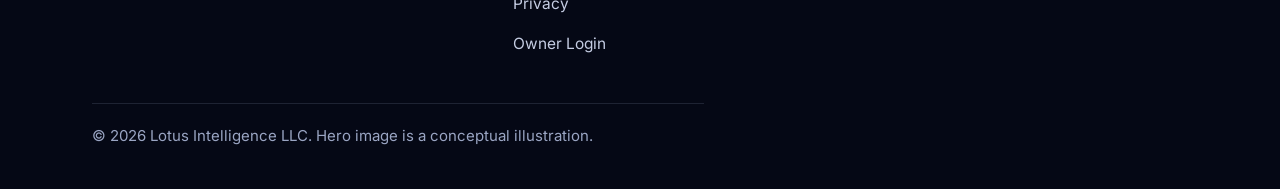
==== commit d81d888a: "Add partnership inquiry form, veteran identity, and pilot highlights banner" ====
--- a/index.html
+++ b/index.html
@@ -39,6 +39,17 @@
     <symbol id="i-pulse" viewBox="0 0 24 24"><path d="M3 12h4l2-6 4 12 2-6h6"/></symbol>
   </defs>
 </svg>
+
+<aside class="pilot-banner" aria-label="Lotus pilot highlights">
+  <div class="pilot-banner-window">
+    <div class="pilot-banner-track">
+      <p><strong>95–100% daily GPU rental utilization</strong> · Owner-reported, single RTX 3090 pilot · Current listed rate <strong>$0.37/hr</strong> vs. <strong>$0.16/hr</strong> recommended · <strong>Disabled-veteran-owned &amp; operated</strong></p>
+      <p aria-hidden="true"><strong>95–100% daily GPU rental utilization</strong> · Owner-reported, single RTX 3090 pilot · Current listed rate <strong>$0.37/hr</strong> vs. <strong>$0.16/hr</strong> recommended · <strong>Disabled-veteran-owned &amp; operated</strong></p>
+    </div>
+  </div>
+  <a href="/partners/#evidence-title" class="pilot-details">Pilot details</a>
+  <button class="banner-pause" type="button" aria-pressed="false" hidden>Pause motion</button>
+</aside>
 
 <header class="site-header">
   <div class="wrap nav">
@@ -78,7 +89,7 @@
   </div>
   <div class="wrap">
     <div class="hero-content">
-      <p class="kicker">Lotus Intelligence LLC · Decherd, Tennessee</p>
+      <p class="kicker">Disabled-veteran-owned &amp; operated · Decherd, Tennessee</p>
       <h1 id="hero-title"><span>Practical technology.</span> <span class="accent">Stronger local businesses.</span></h1>
       <p class="lead">Websites, local search, and business monitoring for small businesses—with AI tools and locally operated compute capacity growing alongside them.</p>
       <div class="hero-ctas">
@@ -256,7 +267,7 @@
         <span class="status pilot">Operating compute pilot</span>
         <h3>An early GPU rental operation</h3>
         <p>Lotus operates an initial GPU rental pilot through Lium. This is an early operation—not a completed data center, and not a promise of available rental capacity.</p>
-        <p><strong>95% owner-reported rental utilization</strong> on our single RTX 3090 pilot. Reported November 4, 2026; measurement window to be documented.</p>
+        <p><strong>95–100% owner-reported daily rental utilization</strong> on our single RTX 3090 pilot. Reported November 4, 2026; measurement window to be documented.</p>
         <div class="actions"><a class="text-link" href="/partners/#evidence-title">See pilot utilization and rates</a></div>
       </article>
       <article class="card">
@@ -323,7 +334,7 @@
       <h2 id="about-title">The lotus grows in the muddiest water—and reaches the clearest light.</h2>
     </div>
     <div>
-      <p>Lotus Intelligence LLC was founded in Decherd, Tennessee, to bring practical websites, local search, automation, and business monitoring to local businesses that rarely have access to enterprise-level technology.</p>
+      <p>Lotus Intelligence LLC is a disabled-veteran-owned and operated company founded by U.S. Army veteran Corey McDonald in Decherd, Tennessee, to bring practical websites, local search, automation, and business monitoring to local businesses that rarely have access to enterprise-level technology.</p>
       <p>We work with service businesses—HVAC, plumbing, electrical, pest control, roofing, real estate, and landscaping—across Winchester, Decherd, Estill Springs, Tullahoma, Manchester, and Sewanee.</p>
       <ul class="facts">
         <li><b>2026</b><span>Founded</span></li>
@@ -343,7 +354,7 @@
       <p>Lotus Intelligence is seeking equipment partners and early investment to expand an operating compute pilot and develop practical AI services for small businesses.</p>
       <p>Our next stage focuses on suitable GPU host systems, reliable networking, power protection, cooling, and a measured development runway.</p>
     </div>
-    <div><a class="btn btn-primary" href="/partners/">Discuss a Partnership</a></div>
+    <div><a class="btn btn-primary" href="/partners/#partnership-contact">Discuss a Partnership</a></div>
   </div>
 </section>
 
--- a/assets/site.css
+++ b/assets/site.css
@@ -329,3 +329,24 @@
   .print-signature{display:block !important; margin-top:30px; font-size:13px;}
   .print-signature .sig-line{display:inline-block; width:260px; border-bottom:1px solid #000; margin:0 10px;}
 }
+
+/* Pilot highlights: decorative motion with a readable static fallback. */
+.pilot-banner{display:flex;align-items:center;gap:16px;padding:10px 20px;background:linear-gradient(100deg,#142246,#21153f);border-bottom:1px solid var(--cyan-soft);color:var(--white);font-size:14px;}
+.pilot-banner-window{min-width:0;flex:1;overflow:hidden;}
+.pilot-banner-track{display:flex;width:max-content;animation:pilot-scroll 48s linear infinite;}
+.pilot-banner-track p{flex:none;max-width:none;white-space:nowrap;padding-right:64px;}
+.pilot-banner-track strong{color:#67e8f9;}
+.pilot-details,.banner-pause{flex:none;color:var(--white);font:600 13px var(--body);}
+.pilot-details{padding:12px 0;text-underline-offset:4px;}
+.banner-pause{background:var(--panel);border:1px solid var(--line-2);border-radius:6px;min-height:44px;padding:8px 12px;cursor:pointer;}
+.pilot-banner:hover .pilot-banner-track,.pilot-banner:focus-within .pilot-banner-track,.pilot-banner.is-paused .pilot-banner-track{animation-play-state:paused;}
+.field select{width:100%;min-height:48px;background:var(--panel);color:var(--white);border:1px solid var(--line-2);border-radius:8px;padding:12px 14px;font:16px var(--body);}
+.partner-honeypot{position:absolute;left:-10000px;width:1px;height:1px;overflow:hidden;}
+#partnerForm button:disabled{opacity:.65;cursor:wait;}
+@keyframes pilot-scroll{to{transform:translateX(-50%);}}
+.no-js .pilot-banner-track{animation:none;width:auto;}
+.no-js .pilot-banner-track p{white-space:normal;padding:0;}
+.no-js .pilot-banner-track p[aria-hidden]{display:none;}
+@media(max-width:600px){.pilot-banner{gap:10px;padding:8px 12px;flex-wrap:wrap;}.pilot-banner-window{flex-basis:100%;}.pilot-details{margin-right:auto;}}
+@media(prefers-reduced-motion:reduce){.pilot-banner-track{animation:none;width:auto;}.pilot-banner-track p{white-space:normal;padding:0;}.pilot-banner-track p[aria-hidden],.banner-pause{display:none;}}
+@media print{.pilot-banner{display:none!important;}}
